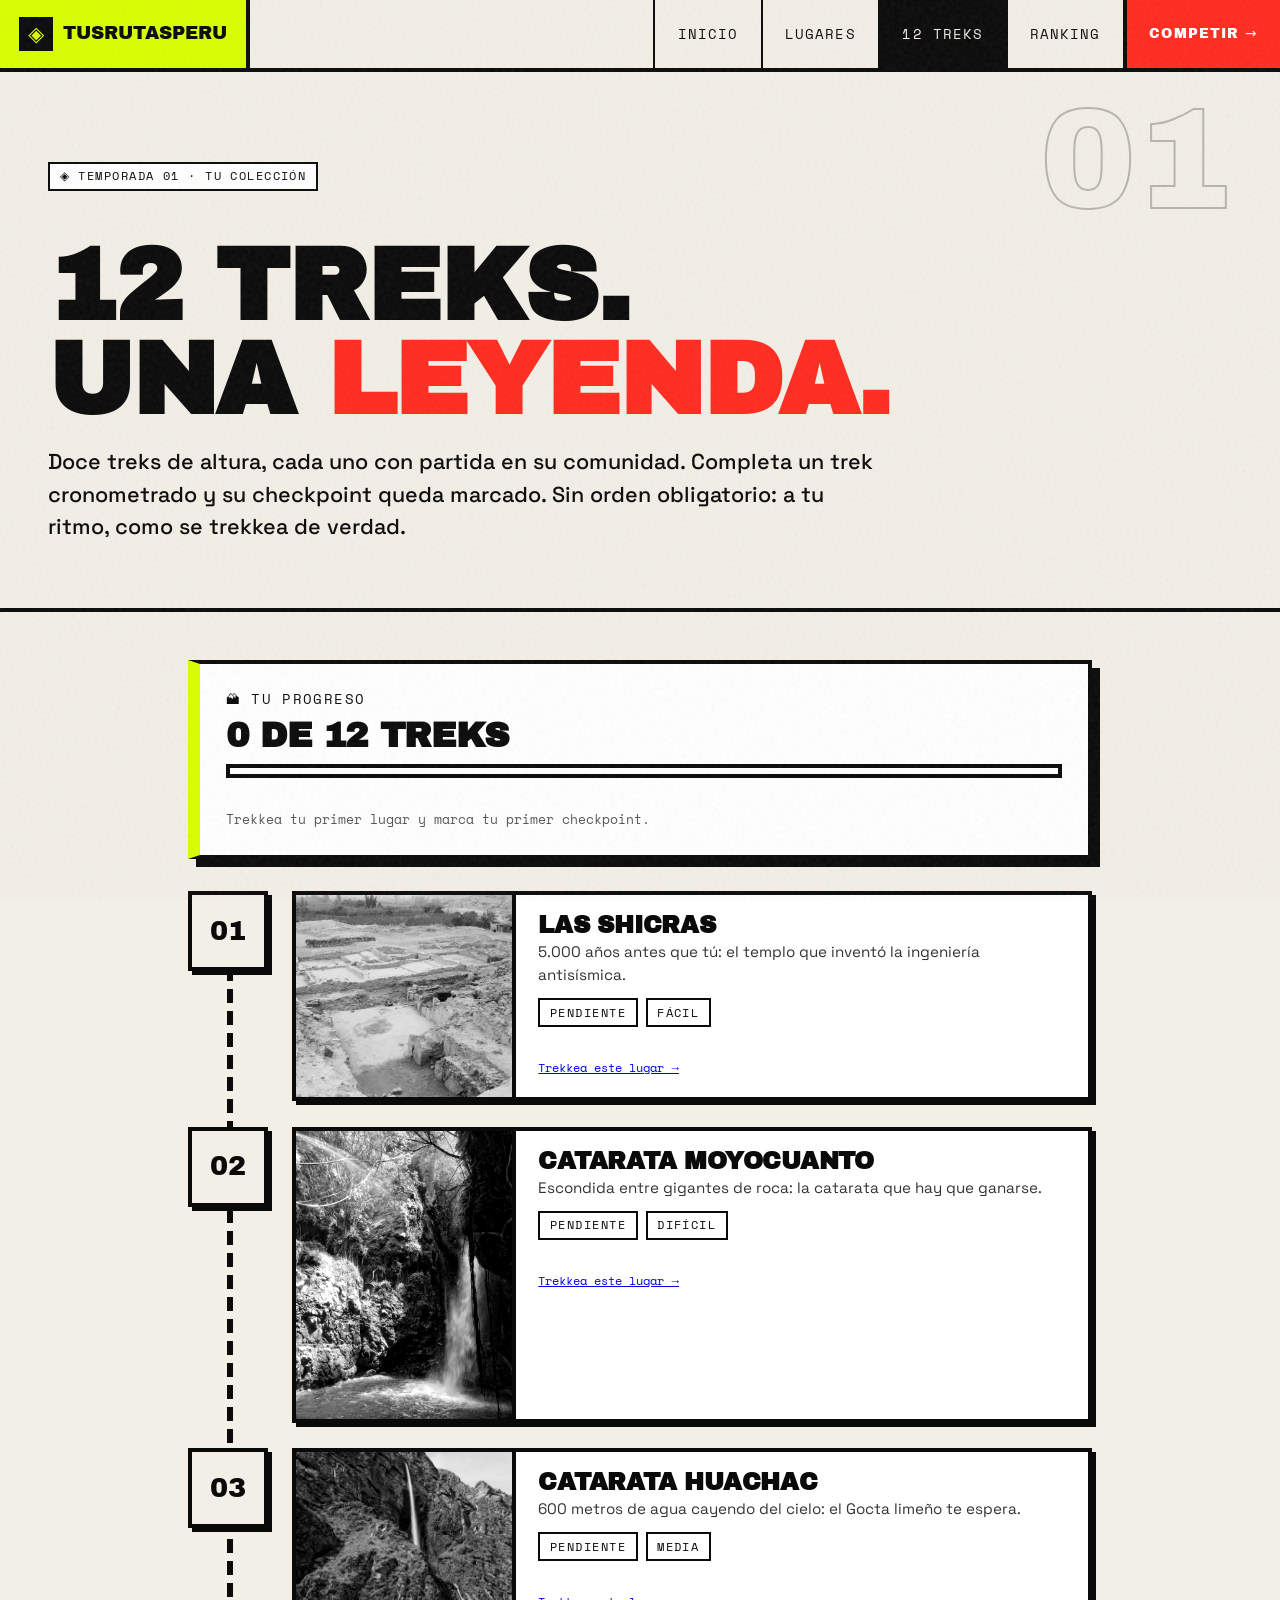
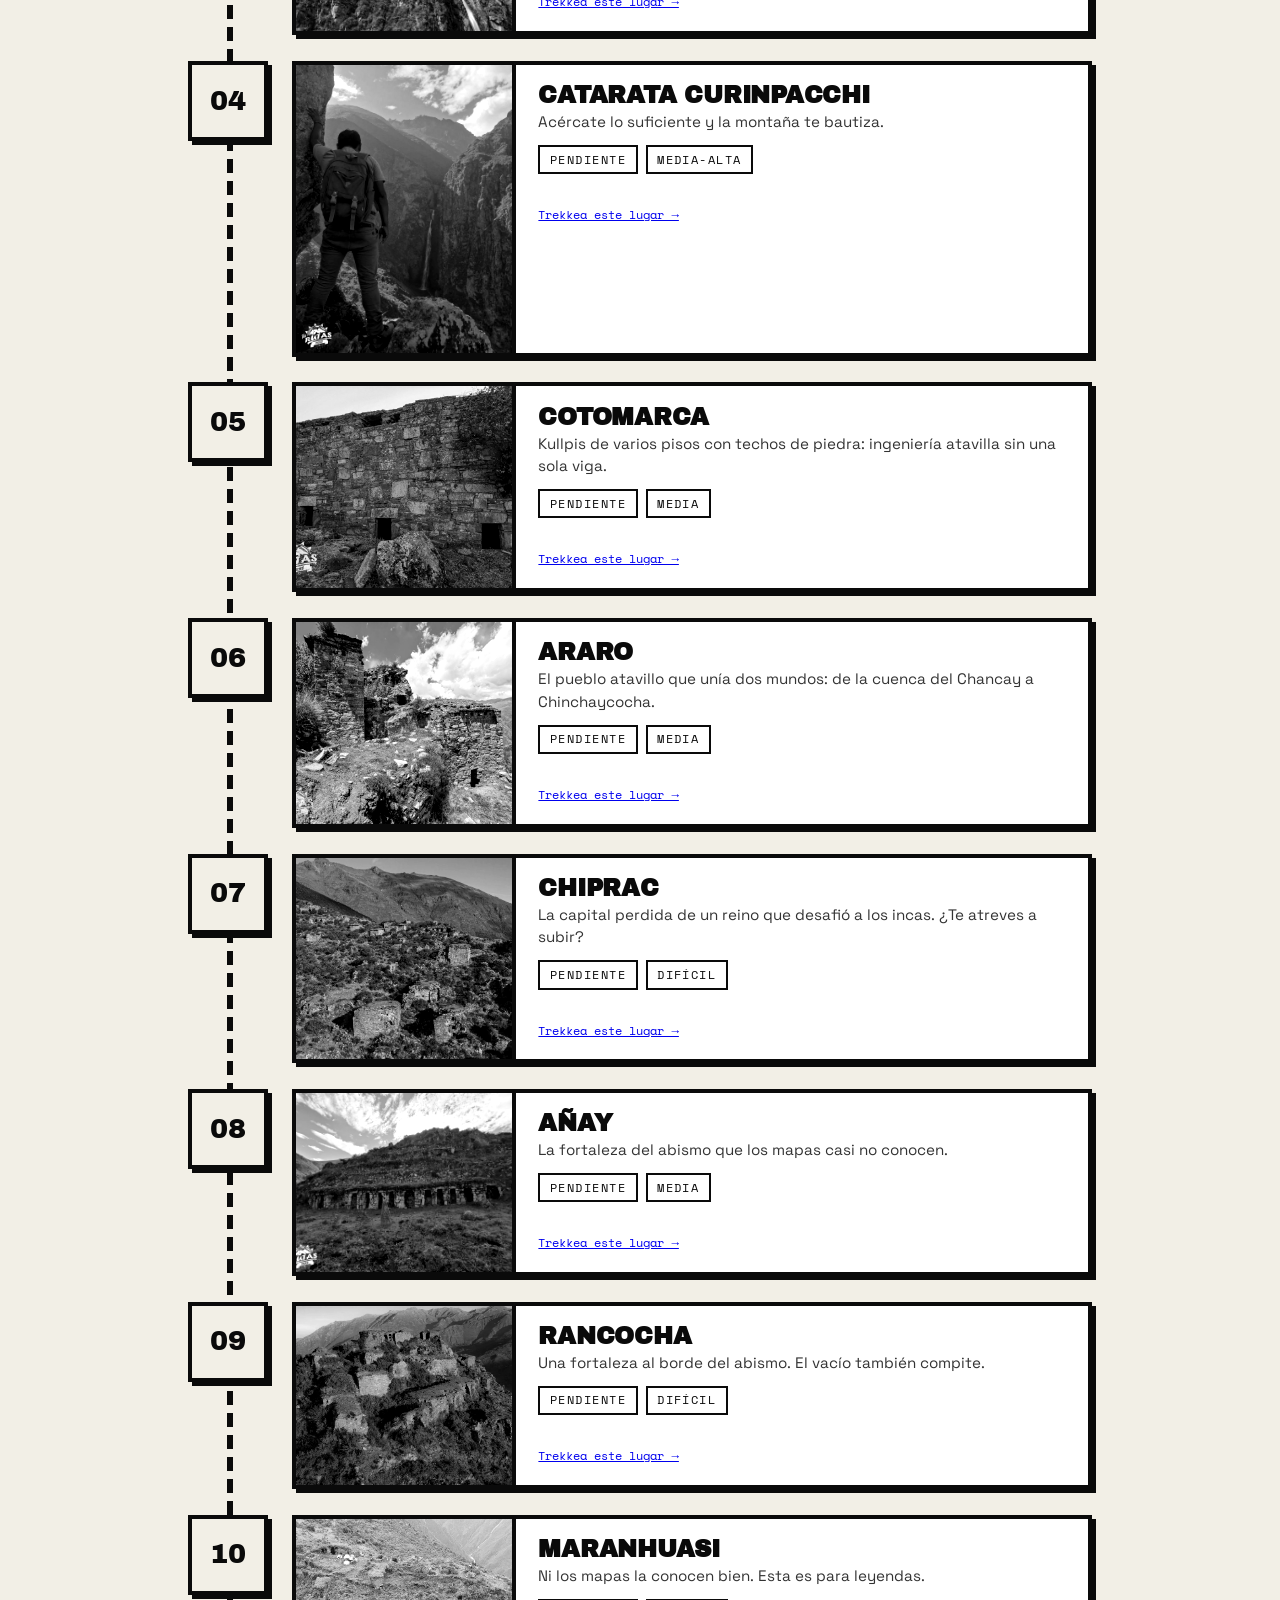
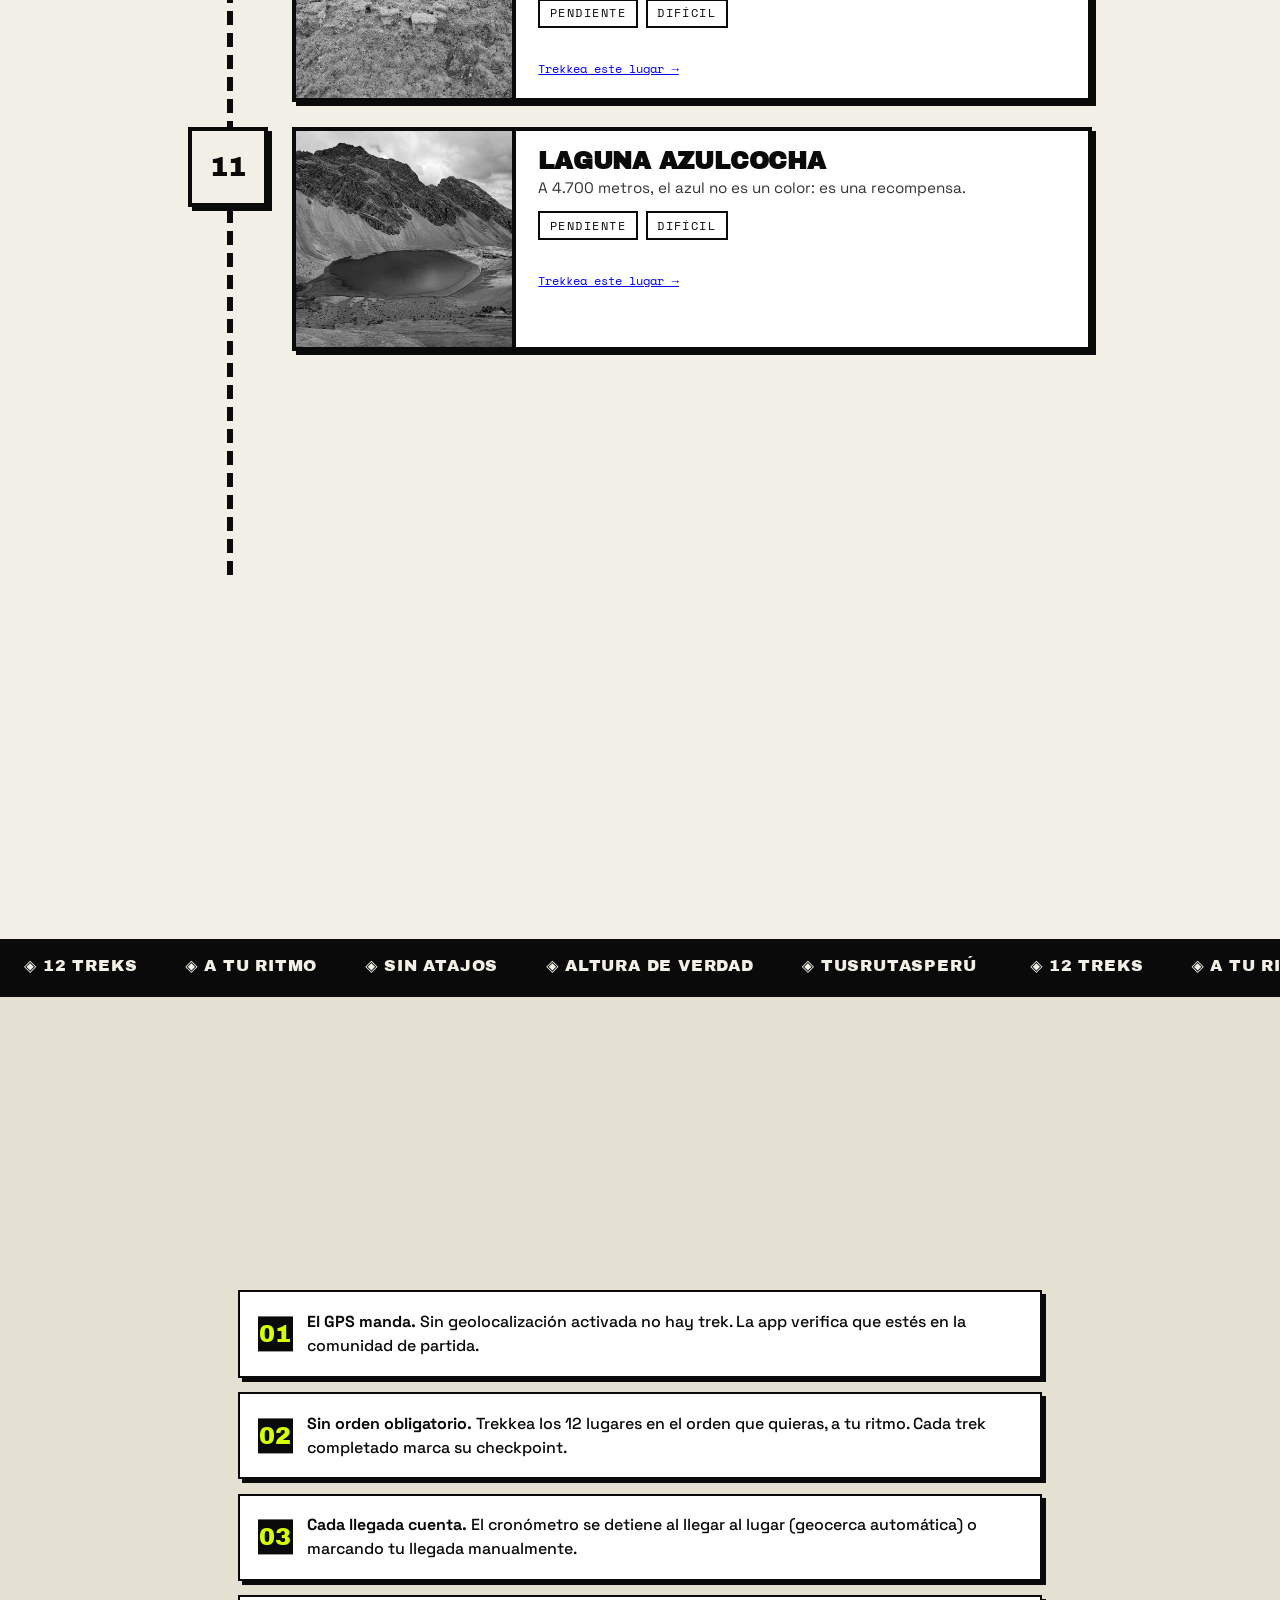
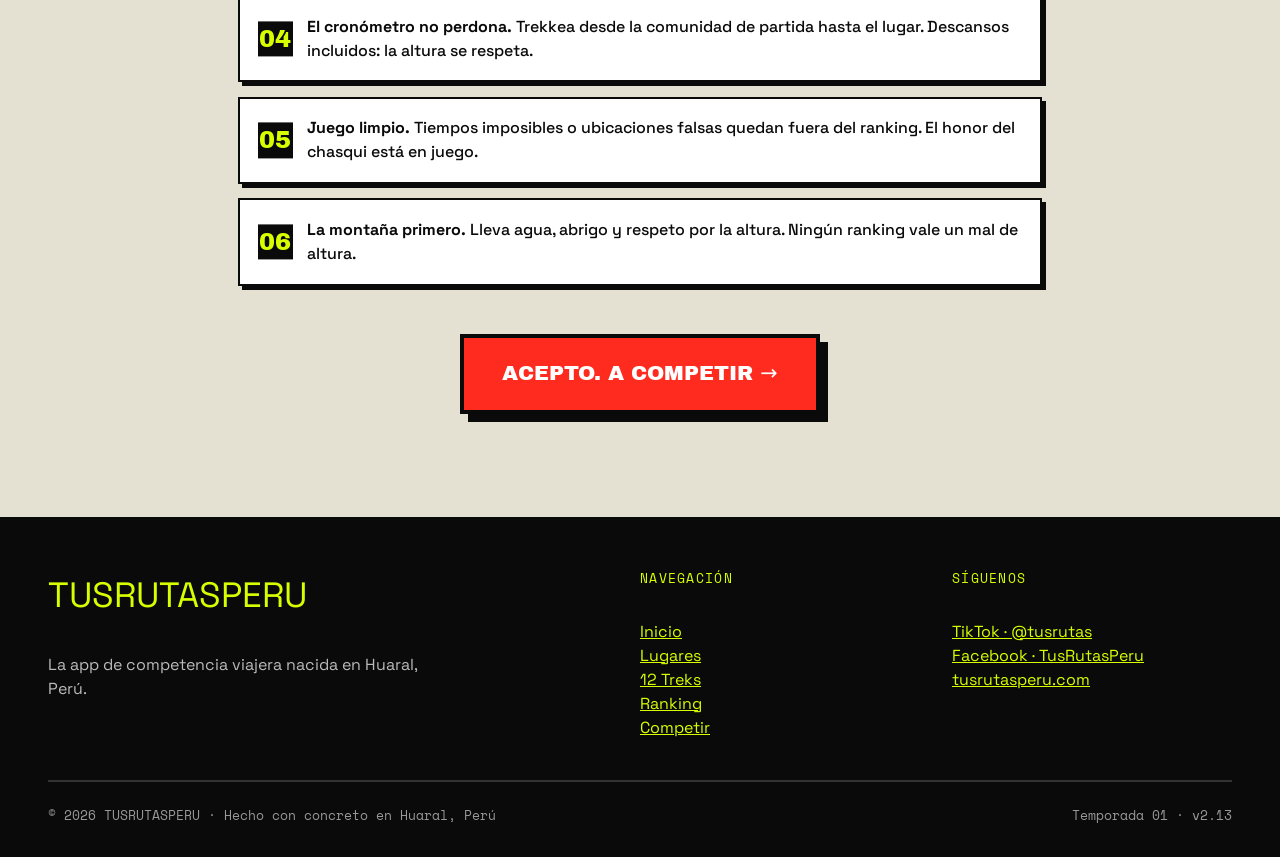
==== circuito.html @ 2e10eeac "v2.13: limpia restos del circuito continuo — ranking solo treks, manifest trekking, sin enlaces anid" ====
<!DOCTYPE html>
<html lang="es-PE">
<head>
<meta charset="UTF-8">
<meta name="viewport" content="width=device-width, initial-scale=1.0">
<title>Mis 12 treks — TUSRUTASPERU</title>
<meta name="description" content="El circuito oficial: 12 checkpoints desde la Plaza de Armas de Huaral hasta la meta en Rúpac. Reglas de competencia.">
<link rel="manifest" href="manifest.webmanifest">
<meta name="theme-color" content="#d8ff00">
<meta name="mobile-web-app-capable" content="yes">
<meta name="apple-mobile-web-app-capable" content="yes">
<meta name="apple-mobile-web-app-status-bar-style" content="black-translucent">
<meta name="apple-mobile-web-app-title" content="TUSRUTASPERU">
<link rel="apple-touch-icon" href="assets/img/icon-192.png">
<link rel="stylesheet" href="assets/fonts/fonts.css">
<link rel="stylesheet" href="assets/css/style.css">
<link rel="icon" href="data:image/svg+xml,<svg xmlns='http://www.w3.org/2000/svg' viewBox='0 0 100 100'><rect width='100' height='100' fill='%23d8ff00'/><text x='50' y='72' font-size='62' font-family='Arial Black' text-anchor='middle' fill='%23000'>T</text></svg>">
<noscript><style>.reveal{opacity:1!important;transform:none!important}</style></noscript>
</head>
<body>

<header class="site-header">
  <a class="brand" href="index.html"><span class="brand-mark">◈</span> TUSRUTASPERU</a>
  <nav class="main-nav" id="mainNav">
    <a href="index.html">Inicio</a>
    <a href="lugares.html">Lugares</a>
    <a href="circuito.html">12 Treks</a>
    <a href="ranking.html">Ranking</a>
    <a href="competencia.html" class="nav-cta">Competir →</a>
  </nav>
  <button class="burger" id="burger" aria-label="Abrir menú">☰</button>
</header>

<section class="page-head">
  <span class="head-index">01</span>
  <div class="wrap">
    <span class="kicker mono tag">◈ Temporada 01 · Tu colección</span>
    <h1 class="display-lg mt-2">12 TREKS.<br>UNA <span class="text-blood">LEYENDA.</span></h1>
    <p class="lead">Doce treks de altura, cada uno con partida en su comunidad. Completa un trek cronometrado y su checkpoint queda marcado. Sin orden obligatorio: a tu ritmo, como se trekkea de verdad.</p>
  </div>
</section>

<section class="section" style="padding-top:3rem;">
  <div class="wrap" style="max-width:1000px;">
    <div class="gps-panel reveal mb-2" style="border-left:12px solid var(--acid);">
      <p class="mono" style="font-size:.85rem;text-transform:uppercase;letter-spacing:.1em;margin-bottom:.6rem;">🏔 Tu progreso</p>
      <h3 class="display-sm"><span id="trekCount">0</span> de 12 treks</h3>
      <div style="height:14px;border:var(--border);margin-top:.8rem;background:#fff;"><div id="trekBar" style="height:100%;width:0%;background:var(--acid);"></div></div>
      <p class="mt-2 mono" style="font-size:.8rem;color:#555;" id="trekMsg">Trekkea tu primer lugar y marca tu primer checkpoint.</p>
    </div>
    <ol class="timeline" id="timeline"></ol>
    <div class="gps-panel reveal mt-3" style="border-left:12px solid var(--blood);">
      <p class="mono" style="font-size:.85rem;text-transform:uppercase;letter-spacing:.1em;margin-bottom:.6rem;">🏆 La corona</p>
      <h3 class="display-sm">Conquistador de Huaral</h3>
      <p class="mt-2">Completa los 12 treks y entras al palmarés de los conquistadores de Huaral. Rúpac, el “Machu Picchu limeño”, es la joya de la colección.</p>
    </div>
  </div>
</section>

<div class="ticker">
  <div class="ticker-inner">
    <span>◈ 12 treks</span><span>◈ A tu ritmo</span><span>◈ Sin atajos</span><span>◈ Altura de verdad</span><span>◈ TusRutasPerú</span>
  </div>
</div>

<section class="section bg-paper-dim" style="border-top:var(--border);">
  <div class="wrap" style="max-width:900px;">
    <div class="section-head reveal">
      <span class="kicker">◈ Reglamento</span>
      <h2 class="display-md">Las reglas<br>del <span class="text-blood">juego.</span></h2>
    </div>
    <ol class="rule-list">
      <li class="reveal"><strong>El GPS manda.</strong> Sin geolocalización activada no hay trek. La app verifica que estés en la comunidad de partida.</li>
      <li class="reveal"><strong>Sin orden obligatorio.</strong> Trekkea los 12 lugares en el orden que quieras, a tu ritmo. Cada trek completado marca su checkpoint.</li>
      <li class="reveal"><strong>Cada llegada cuenta.</strong> El cronómetro se detiene al llegar al lugar (geocerca automática) o marcando tu llegada manualmente.</li>
      <li class="reveal"><strong>El cronómetro no perdona.</strong> Trekkea desde la comunidad de partida hasta el lugar. Descansos incluidos: la altura se respeta.</li>
      <li class="reveal"><strong>Juego limpio.</strong> Tiempos imposibles o ubicaciones falsas quedan fuera del ranking. El honor del chasqui está en juego.</li>
      <li class="reveal"><strong>La montaña primero.</strong> Lleva agua, abrigo y respeto por la altura. Ningún ranking vale un mal de altura.</li>
    </ol>
    <div class="center mt-3 reveal">
      <a href="competencia.html" class="btn btn-danger btn-big">Acepto. A competir →</a>
    </div>
  </div>
</section>

<footer class="site-footer">
  <div class="wrap">
    <div class="footer-grid">
      <div>
        <p class="display-sm" style="color:var(--acid);">TUSRUTASPERU</p>
        <p class="mt-2" style="max-width:38ch;color:#bbb;">La app de competencia viajera nacida en Huaral, Perú.</p>
      </div>
      <div>
        <p class="mono" style="color:var(--acid);text-transform:uppercase;letter-spacing:.1em;font-size:.8rem;">Navegación</p>
        <p class="mt-2"><a href="index.html">Inicio</a><br><a href="lugares.html">Lugares</a><br><a href="circuito.html">12 Treks</a><br><a href="ranking.html">Ranking</a><br><a href="competencia.html">Competir</a></p>
      </div>
      <div>
        <p class="mono" style="color:var(--acid);text-transform:uppercase;letter-spacing:.1em;font-size:.8rem;">Síguenos</p>
        <p class="mt-2"><a href="https://www.tiktok.com/@tusrutas" target="_blank" rel="noopener">TikTok · @tusrutas</a><br><a href="https://www.facebook.com/TusRutasPeru/" target="_blank" rel="noopener">Facebook · TusRutasPeru</a><br><a href="https://tusrutasperu.com/" target="_blank" rel="noopener">tusrutasperu.com</a></p>
      </div>
    </div>
    <div class="footer-bottom">
      <span>© <span data-year></span> TUSRUTASPERU · Hecho con concreto en Huaral, Perú</span>
      <span>Temporada 01 · v2.13</span>
    </div>
  </div>
</footer>

<script src="assets/js/data.js"></script>
<script src="assets/js/app.js"></script>
<script>
(function () {
  const tl = document.getElementById("timeline");
  const io = new IntersectionObserver((es) => es.forEach(e => {
    if (e.isIntersecting) { e.target.classList.add("in"); io.unobserve(e.target); }
  }), { threshold: 0.1 });

  const done = TRPRanking.treks();
  const n = Object.keys(done).length;
  document.getElementById("trekCount").textContent = n;
  document.getElementById("trekBar").style.width = (n / 12 * 100) + "%";
  document.getElementById("trekMsg").textContent = n === 0
    ? "Trekkea tu primer lugar y marca tu primer checkpoint."
    : (n === 12 ? "¡Colección completa! Eres conquistador de Huaral. 🏆"
                : `Te faltan ${12 - n}: cada trek cronometrado marca su checkpoint.`);
  tl.innerHTML = TRP.checkpoints().map((p, i) => {
    const d = done[p.slug];
    return `
    <li class="etapa reveal ${p.esMeta ? "meta" : ""}">
      <div class="etapa-num">${d ? "✔" : String(i + 1).padStart(2, "0")}</div>
      <div class="etapa-card" data-goto="lugar.html?id=${p.slug}" role="link" tabindex="0" style="cursor:pointer">
        <div class="thumb"><img src="${p.img}" alt="${p.alt || p.nombre}" loading="lazy"></div>
        <div class="einfo">
          <h3>${p.nombre}</h3>
          <p>${p.gancho}</p>
          <div class="etapa-tags">
            <span class="tag">${d ? "✔ Completado" : "Pendiente"}</span>
            ${d ? `<span class="tag">${TRP.formatMsShort(d.ms)}</span>` : ""}
            <span class="tag">${p.dificultad}</span>
          </div>
          ${d ? "" : `<p class="mono mt-2" style="font-size:.78rem;"><a href="competencia.html?modo=trek&lugar=${p.slug}">Trekkea este lugar →</a></p>`}
        </div>
      </div>
    </li>`;
  }).join("");
  tl.addEventListener("click", e => {
    if (e.target.closest("a")) return;
    const card = e.target.closest(".etapa-card[data-goto]");
    if (card) location.href = card.dataset.goto;
  });
  tl.addEventListener("keydown", e => {
    if ((e.key === "Enter" || e.key === " ") && e.target.classList.contains("etapa-card")) {
      e.preventDefault();
      location.href = e.target.dataset.goto;
    }
  });
  tl.querySelectorAll(".reveal").forEach(el => io.observe(el));
})();
</script>
</body>
</html>
---- assets/fonts/fonts.css ----
/* Fuentes locales — TUSRUTASPERU */
@font-face {
  font-family: 'Archivo Black';
  font-style: normal;
  font-weight: 400;
  font-display: swap;
  src: url(ArchivoBlack-400-normal-latin-ext.woff2) format('woff2');
  unicode-range: U+0100-02BA, U+02BD-02C5, U+02C7-02CC, U+02CE-02D7, U+02DD-02FF, U+0304, U+0308, U+0329, U+1D00-1DBF, U+1E00-1E9F, U+1EF2-1EFF, U+2020, U+20A0-20AB, U+20AD-20C4, U+2113, U+2C60-2C7F, U+A720-A7FF;
}

@font-face {
  font-family: 'Archivo Black';
  font-style: normal;
  font-weight: 400;
  font-display: swap;
  src: url(ArchivoBlack-400-normal-latin.woff2) format('woff2');
  unicode-range: U+0000-00FF, U+0131, U+0152-0153, U+02BB-02BC, U+02C6, U+02DA, U+02DC, U+0304, U+0308, U+0329, U+2000-206F, U+20AC, U+2122, U+2191, U+2193, U+2212, U+2215, U+FEFF, U+FFFD;
}

@font-face {
  font-family: 'Space Grotesk';
  font-style: normal;
  font-weight: 400;
  font-display: swap;
  src: url(SpaceGrotesk-400-normal-latin-ext.woff2) format('woff2');
  unicode-range: U+0100-02BA, U+02BD-02C5, U+02C7-02CC, U+02CE-02D7, U+02DD-02FF, U+0304, U+0308, U+0329, U+1D00-1DBF, U+1E00-1E9F, U+1EF2-1EFF, U+2020, U+20A0-20AB, U+20AD-20C4, U+2113, U+2C60-2C7F, U+A720-A7FF;
}

@font-face {
  font-family: 'Space Grotesk';
  font-style: normal;
  font-weight: 400;
  font-display: swap;
  src: url(SpaceGrotesk-400-normal-latin.woff2) format('woff2');
  unicode-range: U+0000-00FF, U+0131, U+0152-0153, U+02BB-02BC, U+02C6, U+02DA, U+02DC, U+0304, U+0308, U+0329, U+2000-206F, U+20AC, U+2122, U+2191, U+2193, U+2212, U+2215, U+FEFF, U+FFFD;
}

@font-face {
  font-family: 'Space Grotesk';
  font-style: normal;
  font-weight: 500;
  font-display: swap;
  src: url(SpaceGrotesk-500-normal-latin-ext.woff2) format('woff2');
  unicode-range: U+0100-02BA, U+02BD-02C5, U+02C7-02CC, U+02CE-02D7, U+02DD-02FF, U+0304, U+0308, U+0329, U+1D00-1DBF, U+1E00-1E9F, U+1EF2-1EFF, U+2020, U+20A0-20AB, U+20AD-20C4, U+2113, U+2C60-2C7F, U+A720-A7FF;
}

@font-face {
  font-family: 'Space Grotesk';
  font-style: normal;
  font-weight: 500;
  font-display: swap;
  src: url(SpaceGrotesk-500-normal-latin.woff2) format('woff2');
  unicode-range: U+0000-00FF, U+0131, U+0152-0153, U+02BB-02BC, U+02C6, U+02DA, U+02DC, U+0304, U+0308, U+0329, U+2000-206F, U+20AC, U+2122, U+2191, U+2193, U+2212, U+2215, U+FEFF, U+FFFD;
}

@font-face {
  font-family: 'Space Grotesk';
  font-style: normal;
  font-weight: 700;
  font-display: swap;
  src: url(SpaceGrotesk-700-normal-latin-ext.woff2) format('woff2');
  unicode-range: U+0100-02BA, U+02BD-02C5, U+02C7-02CC, U+02CE-02D7, U+02DD-02FF, U+0304, U+0308, U+0329, U+1D00-1DBF, U+1E00-1E9F, U+1EF2-1EFF, U+2020, U+20A0-20AB, U+20AD-20C4, U+2113, U+2C60-2C7F, U+A720-A7FF;
}

@font-face {
  font-family: 'Space Grotesk';
  font-style: normal;
  font-weight: 700;
  font-display: swap;
  src: url(SpaceGrotesk-700-normal-latin.woff2) format('woff2');
  unicode-range: U+0000-00FF, U+0131, U+0152-0153, U+02BB-02BC, U+02C6, U+02DA, U+02DC, U+0304, U+0308, U+0329, U+2000-206F, U+20AC, U+2122, U+2191, U+2193, U+2212, U+2215, U+FEFF, U+FFFD;
}

@font-face {
  font-family: 'Space Mono';
  font-style: normal;
  font-weight: 400;
  font-display: swap;
  src: url(SpaceMono-400-normal-latin-ext.woff2) format('woff2');
  unicode-range: U+0100-02BA, U+02BD-02C5, U+02C7-02CC, U+02CE-02D7, U+02DD-02FF, U+0304, U+0308, U+0329, U+1D00-1DBF, U+1E00-1E9F, U+1EF2-1EFF, U+2020, U+20A0-20AB, U+20AD-20C4, U+2113, U+2C60-2C7F, U+A720-A7FF;
}

@font-face {
  font-family: 'Space Mono';
  font-style: normal;
  font-weight: 400;
  font-display: swap;
  src: url(SpaceMono-400-normal-latin.woff2) format('woff2');
  unicode-range: U+0000-00FF, U+0131, U+0152-0153, U+02BB-02BC, U+02C6, U+02DA, U+02DC, U+0304, U+0308, U+0329, U+2000-206F, U+20AC, U+2122, U+2191, U+2193, U+2212, U+2215, U+FEFF, U+FFFD;
}

@font-face {
  font-family: 'Space Mono';
  font-style: normal;
  font-weight: 700;
  font-display: swap;
  src: url(SpaceMono-700-normal-latin-ext.woff2) format('woff2');
  unicode-range: U+0100-02BA, U+02BD-02C5, U+02C7-02CC, U+02CE-02D7, U+02DD-02FF, U+0304, U+0308, U+0329, U+1D00-1DBF, U+1E00-1E9F, U+1EF2-1EFF, U+2020, U+20A0-20AB, U+20AD-20C4, U+2113, U+2C60-2C7F, U+A720-A7FF;
}

@font-face {
  font-family: 'Space Mono';
  font-style: normal;
  font-weight: 700;
  font-display: swap;
  src: url(SpaceMono-700-normal-latin.woff2) format('woff2');
  unicode-range: U+0000-00FF, U+0131, U+0152-0153, U+02BB-02BC, U+02C6, U+02DA, U+02DC, U+0304, U+0308, U+0329, U+2000-206F, U+20AC, U+2122, U+2191, U+2193, U+2212, U+2215, U+FEFF, U+FFFD;
}
---- assets/css/style.css ----
/* ============================================================
   TUSRUTASPERU — SISTEMA DE DISEÑO BRUTALISTA
   "EL CONCRETO NO PIDE PERMISO"
   ============================================================ */

:root {
  --ink: #0a0a0a;
  --paper: #f2efe6;
  --paper-dim: #e4e0d2;
  --acid: #d8ff00;
  --blood: #ff2b1f;
  --sky: #2b6cff;
  --concrete: #8a877c;
  --white: #ffffff;

  --border: 4px solid var(--ink);
  --border-thin: 2px solid var(--ink);
  --shadow: 8px 8px 0 var(--ink);
  --shadow-sm: 4px 4px 0 var(--ink);
  --shadow-lg: 14px 14px 0 var(--ink);

  --font-display: 'Archivo Black', 'Arial Black', system-ui, sans-serif;
  --font-body: 'Space Grotesk', 'Helvetica Neue', system-ui, sans-serif;
  --font-mono: 'Space Mono', 'Courier New', monospace;
}

* { margin: 0; padding: 0; box-sizing: border-box; }

html {
  scroll-behavior: smooth;
  background: var(--paper);
}

body {
  font-family: var(--font-body);
  background: var(--paper);
  color: var(--ink);
  overflow-x: hidden;
  line-height: 1.5;
  -webkit-font-smoothing: antialiased;
}

/* ---------- TEXTURA DE RUIDO ---------- */
body::after {
  content: "";
  position: fixed;
  inset: 0;
  pointer-events: none;
  z-index: 9998;
  opacity: .07;
  background-image: url("data:image/svg+xml,%3Csvg viewBox='0 0 250 250' xmlns='http://www.w3.org/2000/svg'%3E%3Cfilter id='n'%3E%3CfeTurbulence type='fractalNoise' baseFrequency='0.9' numOctaves='3' stitchTiles='stitch'/%3E%3C/filter%3E%3Crect width='100%25' height='100%25' filter='url(%23n)'/%3E%3C/svg%3E");
}

/* ---------- SELECCIÓN ---------- */
::selection { background: var(--acid); color: var(--ink); }

/* ---------- SCROLLBAR ---------- */
::-webkit-scrollbar { width: 14px; }
::-webkit-scrollbar-track { background: var(--paper); border-left: var(--border-thin); }
::-webkit-scrollbar-thumb { background: var(--ink); border: 2px solid var(--paper); }
::-webkit-scrollbar-thumb:hover { background: var(--blood); }

/* ---------- TIPOGRAFÍA ---------- */
h1, h2, h3, .display {
  font-family: var(--font-display);
  text-transform: uppercase;
  line-height: .92;
  letter-spacing: -.01em;
}

.display-xl { font-size: clamp(3.5rem, 12vw, 11rem); }
.display-lg { font-size: clamp(2.8rem, 8vw, 7rem); }
.display-md { font-size: clamp(2rem, 5vw, 4rem); }
.display-sm { font-size: clamp(1.4rem, 3vw, 2.2rem); }

.mono { font-family: var(--font-mono); }
.tag {
  display: inline-block;
  font-family: var(--font-mono);
  font-size: .75rem;
  text-transform: uppercase;
  letter-spacing: .12em;
  border: var(--border-thin);
  padding: .3em .8em;
  background: var(--white);
  color: var(--ink);
}

.lead { font-size: clamp(1.05rem, 2vw, 1.35rem); font-weight: 500; max-width: 60ch; }

/* ---------- HEADER / NAV ---------- */
.site-header {
  position: fixed;
  top: 0; left: 0; right: 0;
  z-index: 1000;
  background: var(--paper);
  border-bottom: var(--border);
  display: flex;
  align-items: stretch;
  justify-content: space-between;
  height: 72px;
}

.brand {
  display: flex;
  align-items: center;
  gap: .6rem;
  padding: 0 1.2rem;
  font-family: var(--font-display);
  font-size: 1.15rem;
  text-decoration: none;
  color: var(--ink);
  border-right: var(--border);
  background: var(--acid);
  transition: background .15s;
}
.brand:hover { background: var(--ink); color: var(--acid); }
.brand .brand-mark {
  width: 34px; height: 34px;
  background: var(--ink);
  color: var(--acid);
  display: grid;
  place-items: center;
  font-size: 1.3rem;
  border: var(--border-thin);
}

.main-nav { display: flex; align-items: stretch; }
.main-nav a {
  display: flex;
  align-items: center;
  padding: 0 1.4rem;
  font-family: var(--font-mono);
  font-size: .85rem;
  text-transform: uppercase;
  letter-spacing: .08em;
  text-decoration: none;
  color: var(--ink);
  border-left: var(--border-thin);
  transition: background .12s, color .12s;
}
.main-nav a:hover, .main-nav a.active { background: var(--ink); color: var(--paper); }

.nav-cta {
  display: flex; align-items: center;
  padding: 0 1.6rem;
  background: var(--blood);
  color: var(--white) !important;
  font-family: var(--font-display) !important;
  border-left: var(--border) !important;
}
.nav-cta:hover { background: var(--ink) !important; color: var(--acid) !important; }

.burger { display: none; }

/* ---------- TICKER / MARQUESINA ---------- */
.ticker {
  background: var(--ink);
  color: var(--paper);
  border-top: var(--border);
  border-bottom: var(--border);
  overflow: hidden;
  white-space: nowrap;
  position: relative;
}
.ticker.acid { background: var(--acid); color: var(--ink); }
.ticker.blood { background: var(--blood); color: var(--white); }
.ticker-inner {
  display: inline-block;
  padding: .7rem 0;
  font-family: var(--font-display);
  font-size: 1rem;
  text-transform: uppercase;
  letter-spacing: .05em;
  animation: ticker 28s linear infinite;
}
.ticker-inner span { margin: 0 1.5rem; }
@keyframes ticker { from { transform: translateX(0); } to { transform: translateX(-50%); } }

/* ---------- BOTONES ---------- */
.btn {
  display: inline-flex;
  align-items: center;
  gap: .6rem;
  font-family: var(--font-display);
  font-size: 1rem;
  text-transform: uppercase;
  text-decoration: none;
  color: var(--ink);
  background: var(--white);
  border: var(--border);
  padding: 1rem 1.8rem;
  box-shadow: var(--shadow-sm);
  cursor: pointer;
  transition: transform .1s, box-shadow .1s;
  user-select: none;
}
.btn:hover { transform: translate(-2px, -2px); box-shadow: 6px 6px 0 var(--ink); }
.btn:active { transform: translate(4px, 4px); box-shadow: 0 0 0 var(--ink); }
.btn-primary { background: var(--acid); }
.btn-danger { background: var(--blood); color: var(--white); }
.btn-dark { background: var(--ink); color: var(--paper); }
.btn-ghost { box-shadow: none; }
.btn[disabled] { opacity: .45; cursor: not-allowed; transform: none; }
.btn-big { font-size: 1.3rem; padding: 1.3rem 2.4rem; box-shadow: var(--shadow); }

/* ---------- TARJETAS ---------- */
.card {
  background: var(--white);
  color: var(--ink);
  border: var(--border);
  box-shadow: var(--shadow);
  transition: transform .15s, box-shadow .15s;
}
.card:hover { transform: translate(-3px, -3px); box-shadow: 11px 11px 0 var(--ink); }
.card-img {
  border-bottom: var(--border);
  overflow: hidden;
  position: relative;
  aspect-ratio: 16/10;
  background: var(--paper-dim);
}
.card-img img {
  width: 100%; height: 100%;
  object-fit: cover;
  filter: grayscale(100%) contrast(1.15);
  transition: filter .3s, transform .3s;
  display: block;
}
.card:hover .card-img img { filter: grayscale(0%) contrast(1.05); transform: scale(1.04); }
.card-body { padding: 1.4rem; }
.card-num {
  position: absolute;
  top: .8rem; left: .8rem;
  background: var(--acid);
  border: var(--border-thin);
  font-family: var(--font-display);
  font-size: 1.4rem;
  padding: .1rem .6rem;
}

/* ---------- SELLOS ---------- */
.stamp {
  display: inline-block;
  font-family: var(--font-display);
  text-transform: uppercase;
  font-size: .9rem;
  border: 3px solid currentColor;
  padding: .35em .8em;
  transform: rotate(-4deg);
  letter-spacing: .06em;
}
.stamp.blood { color: var(--blood); }
.stamp.acid { color: var(--ink); background: var(--acid); border-color: var(--ink); }

/* ---------- LAYOUT ---------- */
.wrap { max-width: 1400px; margin: 0 auto; padding: 0 clamp(1rem, 4vw, 3rem); }
.section { padding: clamp(3rem, 8vw, 7rem) 0; }
.section-head { margin-bottom: 2.5rem; }
.section-head .kicker {
  font-family: var(--font-mono);
  text-transform: uppercase;
  letter-spacing: .15em;
  font-size: .85rem;
  margin-bottom: .8rem;
  display: block;
}

.grid-2 { display: grid; grid-template-columns: 1fr 1fr; gap: 2rem; }
.grid-3 { display: grid; grid-template-columns: repeat(3, 1fr); gap: 2rem; }
.grid-4 { display: grid; grid-template-columns: repeat(4, 1fr); gap: 1.5rem; }

/* ---------- HERO ---------- */
.hero {
  min-height: 100svh;
  display: flex;
  flex-direction: column;
  justify-content: flex-end;
  position: relative;
  border-bottom: var(--border);
  padding-top: 72px;
  overflow: hidden;
  background: var(--ink);
}
.hero-video {
  position: absolute;
  inset: 0;
  width: 100%; height: 100%;
  object-fit: cover;
  filter: grayscale(60%) contrast(1.2) brightness(.85);
  opacity: .9;
}
.hero-overlay {
  position: absolute; inset: 0;
  background: linear-gradient(to top, rgba(10,10,10,.88) 0%, rgba(10,10,10,.25) 55%, rgba(10,10,10,.35) 100%);
  pointer-events: none;
}
.hero-content {
  position: relative;
  z-index: 2;
  padding: clamp(2rem, 6vw, 5rem) clamp(1rem, 4vw, 3rem);
  color: var(--paper);
  max-width: 1400px;
  width: 100%;
  margin: 0 auto;
}
.hero-title {
  font-size: clamp(3.2rem, 11vw, 10rem);
  color: var(--paper);
  text-shadow: 6px 6px 0 var(--ink);
}
.hero-title .outline {
  color: transparent;
  -webkit-text-stroke: 3px var(--acid);
  text-shadow: none;
}
.hero-sub {
  margin-top: 1.2rem;
  max-width: 56ch;
  font-size: clamp(1.05rem, 2.2vw, 1.4rem);
  background: var(--ink);
  color: var(--paper);
  display: inline-block;
  padding: .6rem 1rem;
  border: var(--border-thin);
  border-color: var(--acid);
}
.hero-actions { margin-top: 2rem; display: flex; gap: 1.2rem; flex-wrap: wrap; }
.hero-meta {
  position: relative; z-index: 2;
  display: flex;
  border-top: var(--border);
  background: var(--paper);
  color: var(--ink);
}
.hero-meta div {
  flex: 1;
  padding: 1rem 1.5rem;
  border-right: var(--border-thin);
  font-family: var(--font-mono);
  font-size: .8rem;
  text-transform: uppercase;
  letter-spacing: .08em;
}
.hero-meta div:last-child { border-right: none; }
.hero-meta strong { display: block; font-family: var(--font-display); font-size: 1.6rem; }

/* ---------- TABLA DE RANKING ---------- */
.board {
  border: var(--border);
  box-shadow: var(--shadow-lg);
  background: var(--white);
  color: var(--ink);
  overflow-x: auto;
  -webkit-overflow-scrolling: touch;
}
.board-head {
  background: var(--ink);
  color: var(--paper);
  padding: 1.2rem 1.6rem;
  display: flex;
  justify-content: space-between;
  align-items: center;
  border-bottom: var(--border);
}
.board-head h3 { font-size: 1.4rem; }
.board table { width: 100%; border-collapse: collapse; }
.board th {
  font-family: var(--font-mono);
  font-size: .75rem;
  text-transform: uppercase;
  letter-spacing: .1em;
  text-align: left;
  padding: .9rem 1.2rem;
  background: var(--paper-dim);
  border-bottom: var(--border-thin);
}
.board td {
  padding: 1rem 1.2rem;
  border-bottom: 2px solid var(--paper-dim);
  font-weight: 600;
}
.board tr.rank-1 td { background: var(--acid); }
.board tr.rank-2 td { background: #fff; }
.board tr.rank-3 td { background: #ffe9c9; }
.board tr:hover td { background: var(--ink); color: var(--paper); }
.board tr.rank-1:hover td { background: var(--ink); color: var(--acid); }
.pos {
  font-family: var(--font-display);
  font-size: 1.5rem;
  width: 3rem;
  display: inline-block;
  text-align: center;
  border: var(--border-thin);
  background: var(--paper);
}
.rank-1 .pos { background: var(--ink); color: var(--acid); }

/* ---------- CRONÓMETRO ---------- */
.chrono {
  background: var(--ink);
  color: var(--paper);
  border: var(--border);
  box-shadow: var(--shadow-lg);
  padding: clamp(1.5rem, 4vw, 3rem);
  position: relative;
}
.chrono-time {
  font-family: var(--font-display);
  font-size: clamp(3rem, 10vw, 7rem);
  letter-spacing: .02em;
  color: var(--acid);
  text-shadow: 4px 4px 0 var(--blood);
  font-variant-numeric: tabular-nums;
}
.chrono-status {
  font-family: var(--font-mono);
  text-transform: uppercase;
  letter-spacing: .15em;
  font-size: .85rem;
  margin-bottom: .6rem;
  display: inline-block;
  padding: .4em 1em;
  border: 2px solid var(--acid);
  color: var(--acid);
}
.chrono-status.live { background: var(--blood); border-color: var(--blood); color: #fff; animation: blink 1.2s steps(2) infinite; }
@keyframes blink { 50% { opacity: .55; } }
.chrono-controls { display: flex; gap: 1rem; margin-top: 1.6rem; flex-wrap: wrap; }

.checkpoint-list { list-style: none; margin-top: 2rem; }
.checkpoint {
  display: flex;
  align-items: center;
  gap: 1rem;
  border: var(--border-thin);
  border-color: var(--paper-dim);
  padding: 1rem 1.2rem;
  margin-bottom: .8rem;
  background: #141414;
}
.checkpoint.done { border-color: var(--acid); background: #1a2200; }
.checkpoint .cp-num {
  font-family: var(--font-display);
  font-size: 1.3rem;
  width: 2.6rem; height: 2.6rem;
  display: grid; place-items: center;
  border: 2px solid var(--paper);
  flex-shrink: 0;
}
.checkpoint.done .cp-num { background: var(--acid); color: var(--ink); border-color: var(--acid); }
.checkpoint .cp-info { flex: 1; }
.checkpoint .cp-info strong { display: block; font-size: 1.05rem; }
.checkpoint .cp-info small { font-family: var(--font-mono); color: #aaa; }
.checkpoint .cp-time { font-family: var(--font-mono); color: var(--acid); font-weight: bold; }

/* ---------- FORMULARIOS ---------- */
.field { margin-bottom: 1.2rem; }
.field label {
  display: block;
  font-family: var(--font-mono);
  font-size: .8rem;
  text-transform: uppercase;
  letter-spacing: .1em;
  margin-bottom: .5rem;
}
.field input, .field select, .field textarea {
  width: 100%;
  font-family: var(--font-body);
  font-size: 1.05rem;
  padding: .9rem 1rem;
  border: var(--border);
  background: var(--white);
  box-shadow: var(--shadow-sm);
}
.field input:focus, .field select:focus, .field textarea:focus {
  outline: none;
  box-shadow: 6px 6px 0 var(--acid);
}

/* ---------- MODAL ---------- */
.modal-backdrop {
  position: fixed; inset: 0;
  background: rgba(10,10,10,.75);
  z-index: 2000;
  display: none;
  align-items: center;
  justify-content: center;
  padding: 1.5rem;
}
.modal-backdrop.open { display: flex; }
.modal {
  background: var(--paper);
  border: var(--border);
  box-shadow: var(--shadow-lg);
  max-width: 520px;
  width: 100%;
  padding: 2.2rem;
  position: relative;
  /* v2.9: el contenido largo (track + tabla + botones) hace scroll
     dentro del modal; la ✕ queda siempre visible arriba. */
  max-height: calc(100vh - 3rem);
  max-height: calc(100dvh - 3rem);
  overflow-y: auto;
  overscroll-behavior: contain;
}
.modal-close {
  position: absolute; top: -.9rem; right: -.9rem;
  width: 2.6rem; height: 2.6rem;
  background: var(--blood); color: #fff;
  border: var(--border);
  font-family: var(--font-display);
  font-size: 1.2rem;
  cursor: pointer;
}

/* ---------- REVELADO POR SCROLL ---------- */
.reveal { opacity: 0; transform: translateY(34px); transition: opacity .6s ease, transform .6s cubic-bezier(.2,.9,.2,1); }
.reveal.in { opacity: 1; transform: none; }
.reveal[data-delay="1"] { transition-delay: .1s; }
.reveal[data-delay="2"] { transition-delay: .2s; }
.reveal[data-delay="3"] { transition-delay: .3s; }

/* ---------- UTILIDADES ---------- */
.bg-ink { background: var(--ink); color: var(--paper); }
.bg-acid { background: var(--acid); }
.bg-blood { background: var(--blood); color: #fff; }
.bg-paper-dim { background: var(--paper-dim); }
.text-acid { color: var(--acid); }
.text-blood { color: var(--blood); }
.mt-2 { margin-top: 2rem; } .mt-3 { margin-top: 3rem; } .mb-2 { margin-bottom: 2rem; }
.center { text-align: center; }
.split { display: flex; gap: 1rem; flex-wrap: wrap; align-items: center; }

footer.site-footer {
  background: var(--ink);
  color: var(--paper);
  border-top: var(--border);
  padding: 3rem 0 2rem;
}
footer.site-footer a { color: var(--acid); }
.footer-grid { display: grid; grid-template-columns: 2fr 1fr 1fr; gap: 2rem; margin-bottom: 2.5rem; }
.footer-bottom {
  border-top: 2px solid #333;
  padding-top: 1.5rem;
  display: flex;
  justify-content: space-between;
  font-family: var(--font-mono);
  font-size: .8rem;
  color: #999;
  flex-wrap: wrap;
  gap: 1rem;
}

/* ---------- RESPONSIVE ---------- */
@media (max-width: 960px) {
  .grid-3, .grid-4 { grid-template-columns: 1fr 1fr; }
  .grid-2 { grid-template-columns: 1fr; }
  .footer-grid { grid-template-columns: 1fr; }
  .main-nav { display: none; }
  .burger {
    display: flex; align-items: center;
    background: var(--ink); color: var(--paper);
    border-left: var(--border);
    padding: 0 1.4rem;
    font-family: var(--font-display);
    font-size: 1.2rem;
    cursor: pointer;
  }
  .main-nav.mobile-open {
    display: flex;
    position: fixed;
    top: 72px; left: 0; right: 0;
    flex-direction: column;
    background: var(--paper);
    border-bottom: var(--border);
    z-index: 999;
  }
  .main-nav.mobile-open a { border-left: none; border-bottom: var(--border-thin); padding: 1.1rem 1.4rem; }
  .hero-meta { flex-wrap: wrap; }
  .hero-meta div { flex: 1 1 45%; border-bottom: var(--border-thin); }
}
@media (max-width: 600px) {
  .grid-3, .grid-4 { grid-template-columns: 1fr; }
  .board td, .board th { padding: .7rem .6rem; font-size: .85rem; }
}

/* ============================================================
   TUSRUTASPERU — EXTRA (páginas internas)
   ============================================================ */

/* ---------- TOAST ---------- */
#trp-toast {
  position: fixed;
  bottom: 2rem; left: 50%;
  transform: translate(-50%, 140%);
  background: var(--ink);
  color: var(--acid);
  border: 3px solid var(--acid);
  font-family: var(--font-mono);
  font-size: .9rem;
  text-transform: uppercase;
  letter-spacing: .06em;
  padding: 1rem 1.6rem;
  z-index: 3000;
  transition: transform .25s cubic-bezier(.2,.9,.2,1.2);
  max-width: 90vw;
  text-align: center;
}
#trp-toast.show { transform: translate(-50%, 0); }

/* ---------- GLITCH ---------- */
.glitching { animation: glitch .45s steps(2) both; }
@keyframes glitch {
  0% { transform: translate(0); text-shadow: 6px 6px 0 var(--ink); }
  20% { transform: translate(-4px, 2px); text-shadow: -4px 0 0 var(--blood), 4px 0 0 var(--sky); }
  40% { transform: translate(4px, -2px); text-shadow: 4px 0 0 var(--blood), -4px 0 0 var(--acid); }
  60% { transform: translate(-2px, -3px); text-shadow: 6px 6px 0 var(--ink); }
  100% { transform: translate(0); text-shadow: 6px 6px 0 var(--ink); }
}

/* ---------- CABECERA DE PÁGINA ---------- */
.page-head {
  padding: calc(72px + clamp(3rem, 7vw, 6rem)) 0 clamp(2rem, 5vw, 4rem);
  border-bottom: var(--border);
  position: relative;
  overflow: hidden;
}
.page-head .kicker { margin-bottom: 1rem; }
.page-head p.lead { margin-top: 1.2rem; }
.head-index {
  position: absolute;
  right: clamp(1rem, 4vw, 3rem);
  top: calc(72px + 1rem);
  font-family: var(--font-display);
  font-size: clamp(4rem, 12vw, 9rem);
  color: transparent;
  -webkit-text-stroke: 2px var(--ink);
  opacity: .25;
  line-height: 1;
  pointer-events: none;
}

/* ---------- FILTROS ---------- */
.filters { display: flex; gap: .8rem; flex-wrap: wrap; margin: 2rem 0 2.5rem; }
.filter-btn {
  font-family: var(--font-mono);
  font-size: .85rem;
  text-transform: uppercase;
  letter-spacing: .08em;
  background: var(--white);
  border: var(--border-thin);
  padding: .7rem 1.3rem;
  cursor: pointer;
  box-shadow: 3px 3px 0 var(--ink);
  transition: all .12s;
}
.filter-btn:hover { transform: translate(-1px, -1px); box-shadow: 4px 4px 0 var(--ink); }
.filter-btn.active { background: var(--ink); color: var(--acid); }
.filter-btn .count {
  display: inline-block;
  background: var(--acid);
  color: var(--ink);
  border: 2px solid var(--ink);
  font-size: .7rem;
  padding: 0 .45em;
  margin-left: .5em;
  font-weight: bold;
}
.filter-btn.active .count { background: var(--blood); color: #fff; border-color: var(--acid); }

/* ---------- DETALLE DE LUGAR ---------- */
.lugar-hero {
  min-height: 62svh;
  display: flex;
  align-items: flex-end;
  position: relative;
  border-bottom: var(--border);
  padding-top: 72px;
  background: var(--ink);
  overflow: hidden;
}
.lugar-hero img {
  position: absolute; inset: 0;
  width: 100%; height: 100%;
  object-fit: cover;
  filter: grayscale(55%) contrast(1.15) brightness(.8);
}
.lugar-hero .hero-overlay { background: linear-gradient(to top, rgba(10,10,10,.92) 0%, rgba(10,10,10,.2) 60%, rgba(10,10,10,.3) 100%); }
.lugar-hero-content { position: relative; z-index: 2; padding: 3rem clamp(1rem, 4vw, 3rem); max-width: 1400px; margin: 0 auto; width: 100%; color: var(--paper); }
.lugar-hero-content h1 { font-size: clamp(2.8rem, 9vw, 7.5rem); text-shadow: 5px 5px 0 var(--ink); }
.lugar-facts {
  display: grid;
  grid-template-columns: repeat(4, 1fr);
  border: var(--border);
  background: var(--white);
  box-shadow: var(--shadow);
  margin: -2.2rem auto 0;
  position: relative;
  z-index: 3;
  max-width: 1200px;
}
.lugar-facts div { padding: 1.2rem 1.4rem; border-right: var(--border-thin); }
.lugar-facts div:last-child { border-right: none; }
.lugar-facts small { font-family: var(--font-mono); font-size: .72rem; text-transform: uppercase; letter-spacing: .12em; color: #666; display: block; margin-bottom: .35rem; }
.lugar-facts strong { font-size: 1.05rem; }
.dif-bar { display: flex; gap: 4px; margin-top: .4rem; }
.dif-bar i { width: 26px; height: 10px; border: 2px solid var(--ink); display: block; }
.dif-bar i.on { background: var(--blood); }
.gancho-block {
  border-left: 10px solid var(--acid);
  background: var(--ink);
  color: var(--paper);
  padding: 2rem;
  margin: 3rem 0;
  box-shadow: var(--shadow);
}
.gancho-block p { font-family: var(--font-display); font-size: clamp(1.3rem, 3.4vw, 2.2rem); text-transform: uppercase; line-height: 1.15; }
.gancho-block small { font-family: var(--font-mono); color: var(--acid); text-transform: uppercase; letter-spacing: .15em; display: block; margin-bottom: .8rem; }
.dato-list { list-style: none; }
.dato-list li {
  border: var(--border-thin);
  background: var(--white);
  padding: 1rem 1.3rem;
  margin-bottom: .8rem;
  font-weight: 600;
  box-shadow: 4px 4px 0 var(--ink);
  display: flex;
  gap: .9rem;
  align-items: baseline;
}
.dato-list li::before { content: "▸"; font-family: var(--font-display); color: var(--blood); }
.lugar-nav { display: flex; justify-content: space-between; gap: 1rem; margin-top: 3rem; flex-wrap: wrap; }

/* ---------- TIMELINE DEL CIRCUITO ---------- */
.timeline { position: relative; margin-top: 1rem; padding-left: 0; list-style: none; }
.timeline::before {
  content: "";
  position: absolute;
  left: 39px; top: 10px; bottom: 10px;
  width: 6px;
  background: repeating-linear-gradient(to bottom, var(--ink) 0 14px, transparent 14px 22px);
}
.etapa {
  position: relative;
  display: grid;
  grid-template-columns: 80px 1fr;
  gap: 1.5rem;
  margin-bottom: 1.6rem;
}
.etapa-num {
  width: 80px; height: 80px;
  background: var(--paper);
  border: var(--border);
  box-shadow: var(--shadow-sm);
  display: grid;
  place-items: center;
  font-family: var(--font-display);
  font-size: 1.7rem;
  position: relative;
  z-index: 2;
}
.etapa.meta .etapa-num { background: var(--acid); font-size: 2rem; }
.etapa-card {
  background: var(--white);
  border: var(--border);
  box-shadow: var(--shadow-sm);
  display: grid;
  grid-template-columns: 220px 1fr;
  overflow: hidden;
  text-decoration: none;
  color: var(--ink);
  transition: transform .15s, box-shadow .15s;
}
.etapa-card:hover { transform: translate(-3px, -3px); box-shadow: 7px 7px 0 var(--ink); }
.etapa-card .thumb { border-right: var(--border); min-height: 150px; overflow: hidden; background: var(--paper-dim); }
.etapa-card .thumb img { width: 100%; height: 100%; object-fit: cover; filter: grayscale(100%) contrast(1.15); display: block; transition: filter .3s; }
.etapa-card:hover .thumb img { filter: grayscale(0%); }
.etapa-card .einfo { padding: 1.2rem 1.4rem; }
.etapa-card .einfo h3 { font-size: 1.5rem; margin-bottom: .3rem; }
.etapa-card .einfo p { font-size: .95rem; color: #333; }
.etapa-tags { display: flex; gap: .5rem; margin-top: .7rem; flex-wrap: wrap; }

/* ---------- PASOS / REGLAS ---------- */
.steps { display: grid; grid-template-columns: repeat(4, 1fr); gap: 1.5rem; counter-reset: paso; }
.step {
  border: var(--border);
  background: var(--white);
  color: var(--ink);
  box-shadow: var(--shadow-sm);
  padding: 1.6rem 1.4rem;
  position: relative;
}
.step::before {
  counter-increment: paso;
  content: "0" counter(paso);
  font-family: var(--font-display);
  font-size: 2.6rem;
  color: transparent;
  -webkit-text-stroke: 2px var(--blood);
  display: block;
  margin-bottom: .6rem;
}
.step h3 { font-size: 1.15rem; margin-bottom: .5rem; }
.step p { font-size: .93rem; }
.rule-list { list-style: none; counter-reset: regla; }
.rule-list li {
  counter-increment: regla;
  border: var(--border-thin);
  background: var(--white);
  padding: 1.1rem 1.3rem 1.1rem 4.2rem;
  margin-bottom: .9rem;
  position: relative;
  font-weight: 500;
  box-shadow: 4px 4px 0 var(--ink);
}
.rule-list li::before {
  content: counter(regla, decimal-leading-zero);
  position: absolute; left: 1.1rem; top: 50%;
  transform: translateY(-50%);
  font-family: var(--font-display);
  font-size: 1.5rem;
  background: var(--ink);
  color: var(--acid);
  width: 2.2rem; height: 2.2rem;
  display: grid; place-items: center;
}

/* ---------- COMPETENCIA ---------- */
.gps-panel {
  border: var(--border);
  background: var(--white);
  box-shadow: var(--shadow);
  padding: 1.6rem;
}
.gps-row {
  display: flex;
  justify-content: space-between;
  align-items: center;
  gap: 1rem;
  border-bottom: 2px solid var(--paper-dim);
  padding: .8rem 0;
  font-family: var(--font-mono);
  font-size: .9rem;
  flex-wrap: wrap;
}
.gps-row:last-child { border-bottom: none; }
.gps-dot { width: 14px; height: 14px; border: 2px solid var(--ink); display: inline-block; background: var(--paper-dim); }
.gps-dot.ok { background: var(--acid); }
.gps-dot.live { background: var(--blood); animation: blink 1.2s steps(2) infinite; }
.runner-tag {
  display: inline-block;
  background: var(--ink);
  color: var(--acid);
  font-family: var(--font-display);
  padding: .5rem 1rem;
  text-transform: uppercase;
  border: 3px solid var(--acid);
  transform: rotate(-2deg);
}
.progress-wrap { margin: 2rem 0; }
.progress-track {
  height: 34px;
  border: var(--border);
  background: var(--white);
  position: relative;
  overflow: hidden;
}
.progress-fill {
  height: 100%;
  width: 0%;
  background: repeating-linear-gradient(-45deg, var(--acid) 0 16px, #c4e600 16px 32px);
  transition: width .5s cubic-bezier(.2,.9,.2,1);
  border-right: var(--border);
}
.progress-label { font-family: var(--font-mono); font-size: .8rem; text-transform: uppercase; letter-spacing: .1em; margin-top: .5rem; display: block; }
.cp-actions { display: flex; gap: .7rem; margin-top: .8rem; flex-wrap: wrap; }
.btn-small { font-size: .8rem; padding: .6rem 1rem; }
.confetti-stamp {
  font-family: var(--font-display);
  font-size: clamp(2rem, 7vw, 4.5rem);
  text-transform: uppercase;
  color: var(--blood);
  border: 6px solid var(--blood);
  display: inline-block;
  padding: .2em .6em;
  transform: rotate(-6deg);
  animation: stampIn .5s cubic-bezier(.2,1.4,.3,1) both;
  background: rgba(255,255,255,.85);
}
@keyframes stampIn {
  0% { transform: rotate(-6deg) scale(2.4); opacity: 0; }
  60% { transform: rotate(-6deg) scale(.94); opacity: 1; }
  100% { transform: rotate(-6deg) scale(1); opacity: 1; }
}

/* ---------- SPOT / VIDEO ---------- */
.spot-frame {
  border: var(--border);
  box-shadow: var(--shadow-lg);
  background: var(--ink);
  position: relative;
}
.spot-frame video { width: 100%; display: block; aspect-ratio: 16/9; background: #000; }
.spot-label {
  position: absolute; top: -1.1rem; left: 1.5rem;
  background: var(--blood); color: #fff;
  font-family: var(--font-display);
  padding: .3rem 1rem;
  border: var(--border-thin);
  text-transform: uppercase;
  z-index: 2;
}

/* ---------- STATS ---------- */
.stats-band {
  display: grid;
  grid-template-columns: repeat(4, 1fr);
  border: var(--border);
  box-shadow: var(--shadow);
  background: var(--white);
}
.stats-band div { padding: 1.6rem 1.2rem; border-right: var(--border-thin); text-align: center; }
.stats-band div:last-child { border-right: none; }
.stats-band strong { font-family: var(--font-display); font-size: clamp(2rem, 4.5vw, 3.2rem); display: block; }
.stats-band small { font-family: var(--font-mono); font-size: .75rem; text-transform: uppercase; letter-spacing: .1em; color: #555; }
.stats-band div:nth-child(odd) { background: var(--paper); }
.stats-band div:nth-child(1) strong { color: var(--blood); }

/* ---------- MANIFIESTO ---------- */
.manifiesto p {
  font-size: clamp(1.4rem, 3.2vw, 2.3rem);
  font-weight: 700;
  line-height: 1.35;
  max-width: 22ch;
}
.manifiesto p .hl { background: var(--acid); padding: 0 .25em; box-decoration-break: clone; -webkit-box-decoration-break: clone; }
.manifiesto p .hl-blood { background: var(--blood); color: #fff; padding: 0 .25em; box-decoration-break: clone; -webkit-box-decoration-break: clone; }

/* ---------- RESPONSIVE EXTRA ---------- */
@media (max-width: 960px) {
  .steps { grid-template-columns: 1fr 1fr; }
  .stats-band { grid-template-columns: 1fr 1fr; }
  .stats-band div { border-bottom: var(--border-thin); }
  .lugar-facts { grid-template-columns: 1fr 1fr; }
  .lugar-facts div { border-bottom: var(--border-thin); }
  .etapa-card { grid-template-columns: 1fr; }
  .etapa-card .thumb { border-right: none; border-bottom: var(--border); aspect-ratio: 16/8; }
  .etapa { grid-template-columns: 64px 1fr; }
  .etapa-num { width: 64px; height: 64px; font-size: 1.3rem; }
  .timeline::before { left: 31px; }
}
@media (max-width: 600px) {
  .steps { grid-template-columns: 1fr; }
  .lugar-facts { grid-template-columns: 1fr; }
  .lugar-facts div { border-right: none; }
}

/* ============================================================
   TUSRUTASPERU — AUDITORÍA (parche del árbitro)
   ============================================================ */

/* I3: foco visible brutalista */
*:focus-visible {
  outline: 4px solid var(--sky);
  outline-offset: 2px;
}

/* M6: podio real — plata y bronce */
.board tr.rank-2 td { background: #e8e8e8; }
.board tr.rank-3 td { background: #f3ddc0; }
.board tr.rank-2:hover td,
.board tr.rank-3:hover td { background: var(--ink); color: var(--paper); }

/* I4: respeto al movimiento reducido */
@media (prefers-reduced-motion: reduce) {
  *, *::before, *::after {
    animation: none !important;
    transition: none !important;
  }
  .reveal { opacity: 1 !important; transform: none !important; }
  html { scroll-behavior: auto; }
}

/* M11: índice decorativo sin solaparse en móvil */
@media (max-width: 480px) {
  .head-index { font-size: 3.2rem; opacity: .18; top: calc(72px + .6rem); }
}
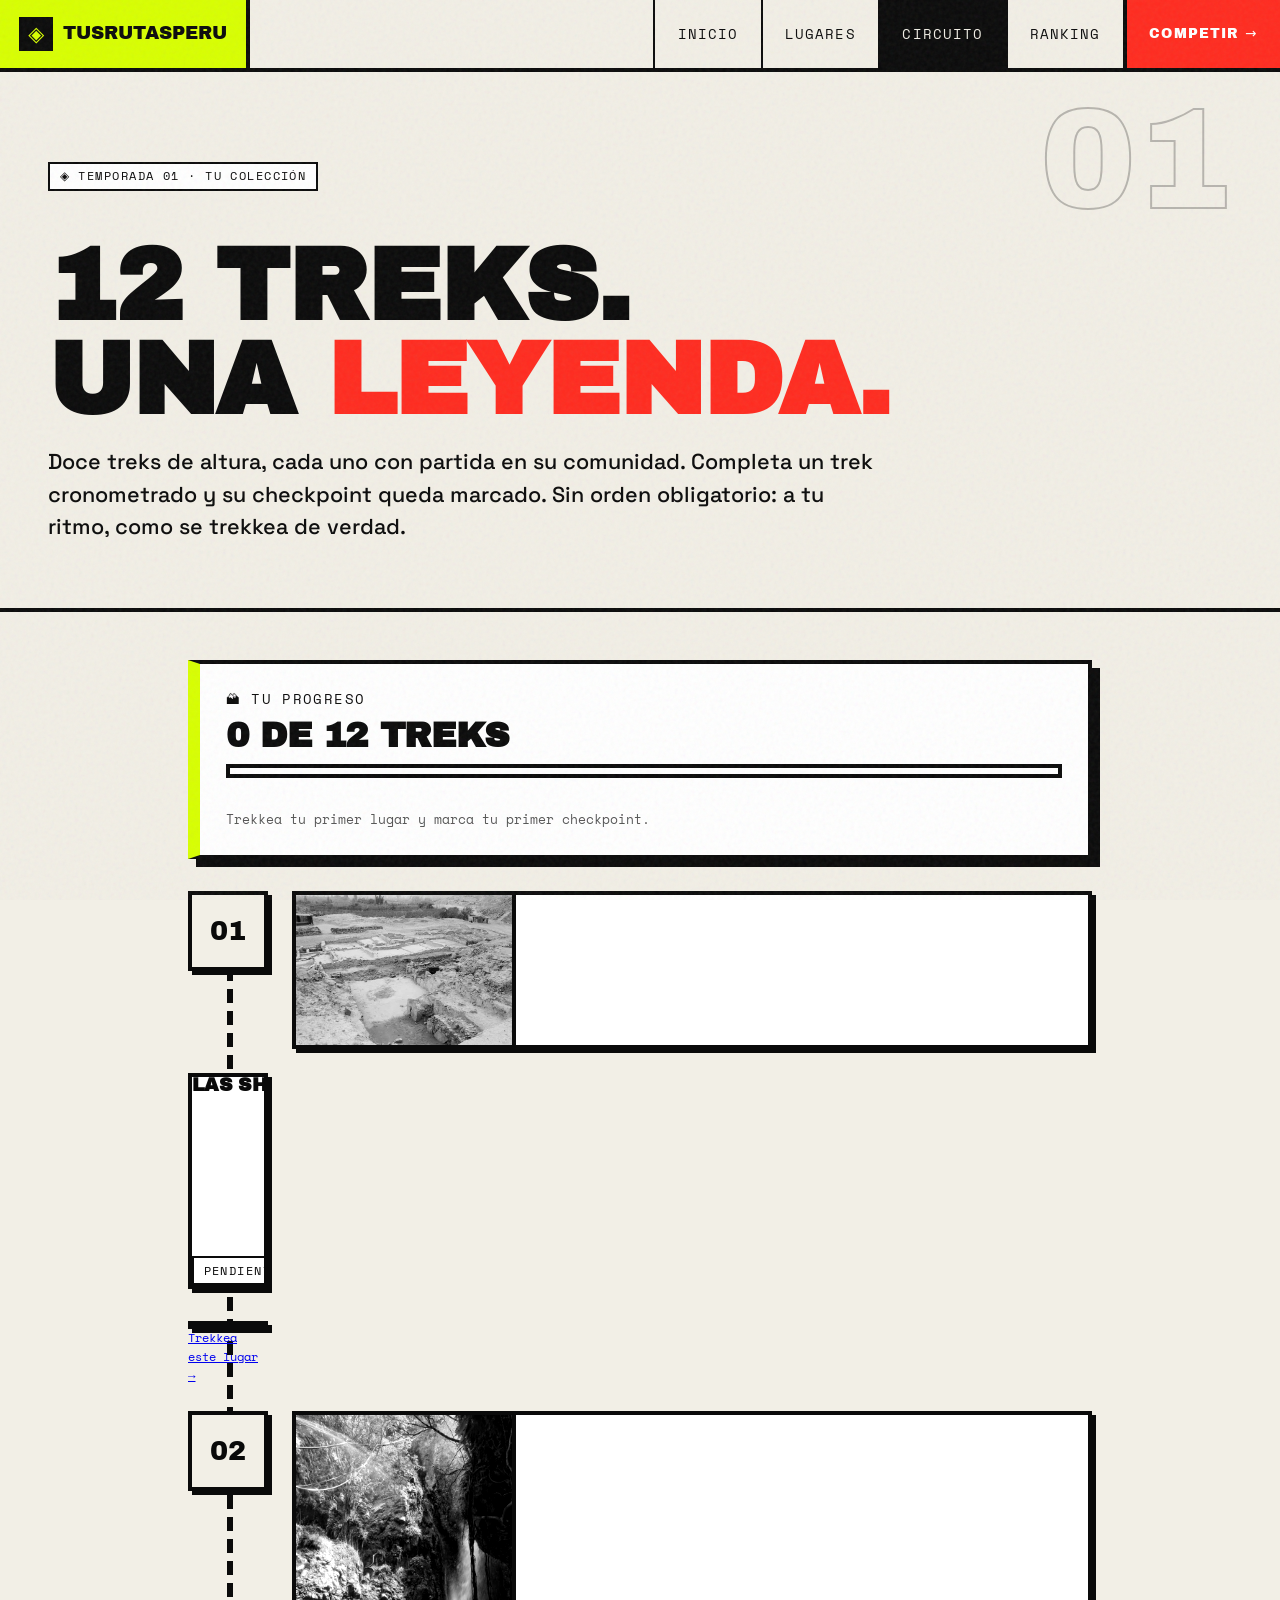
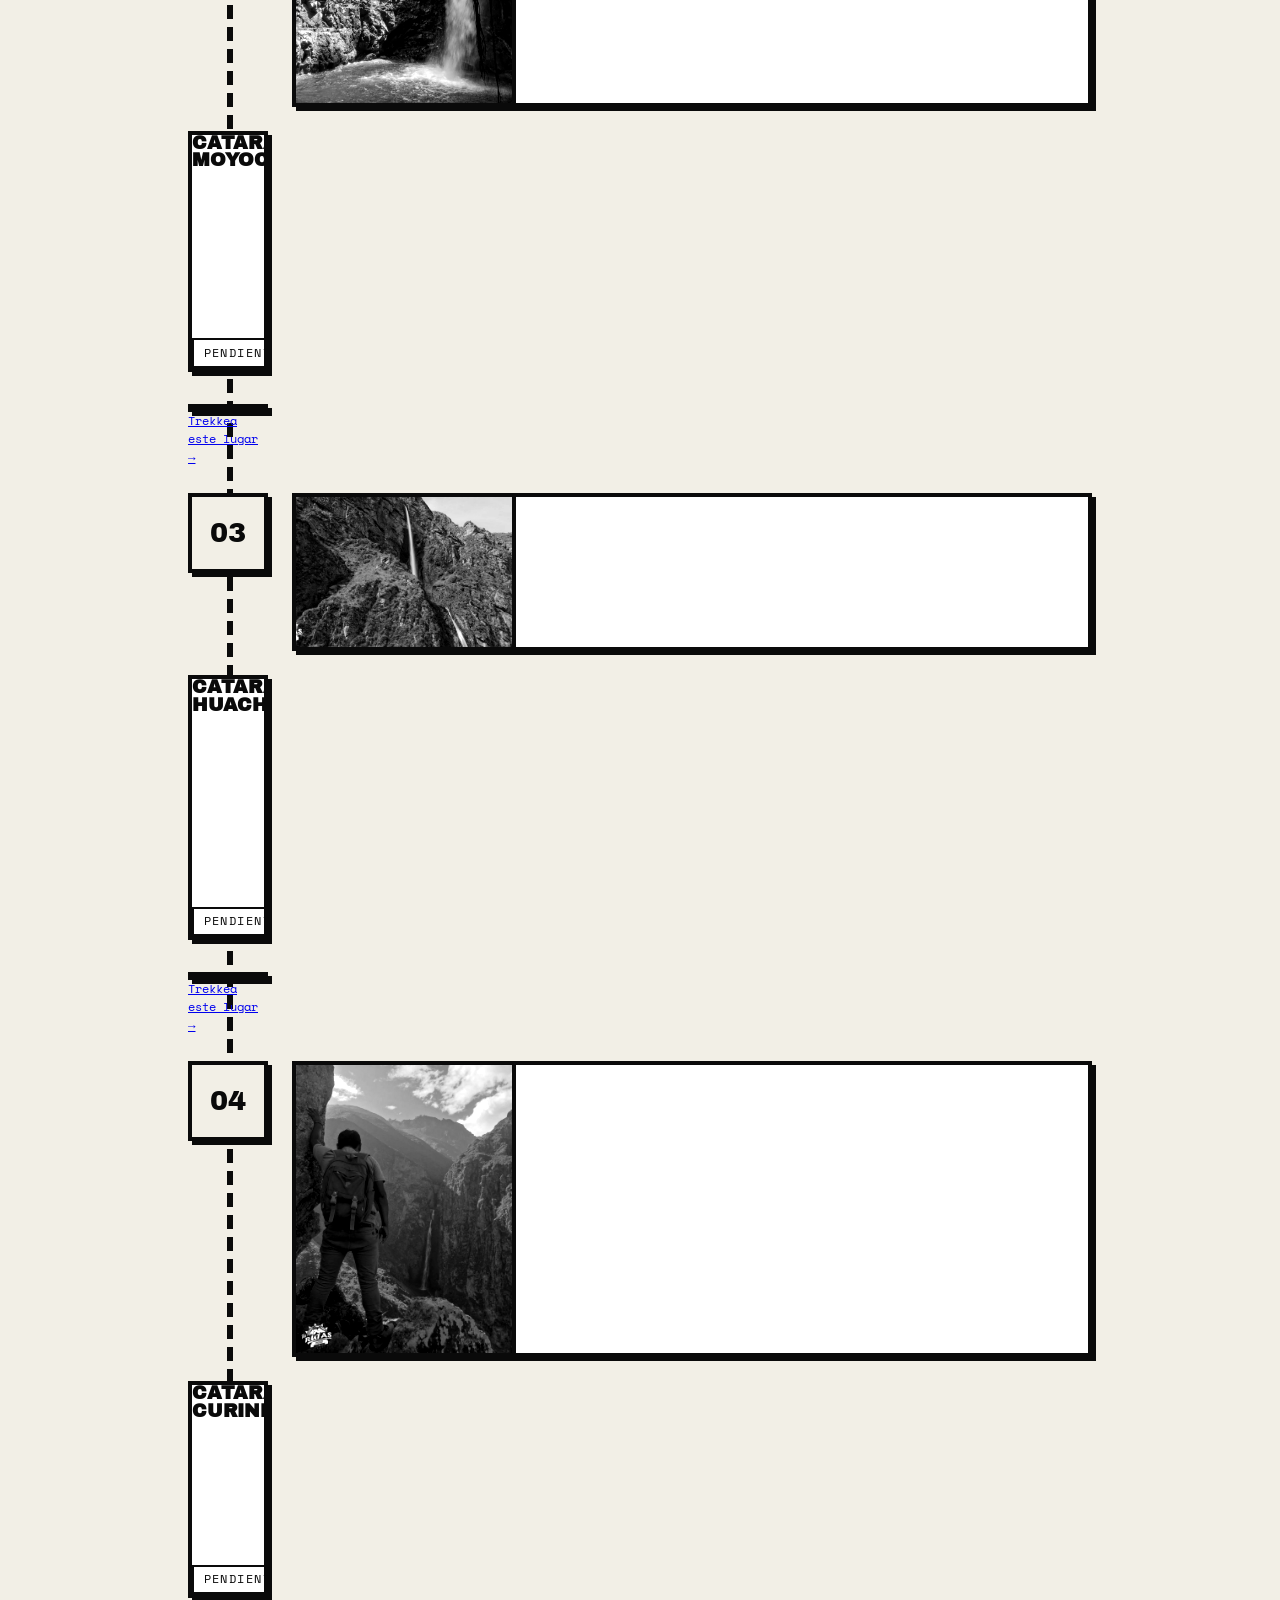
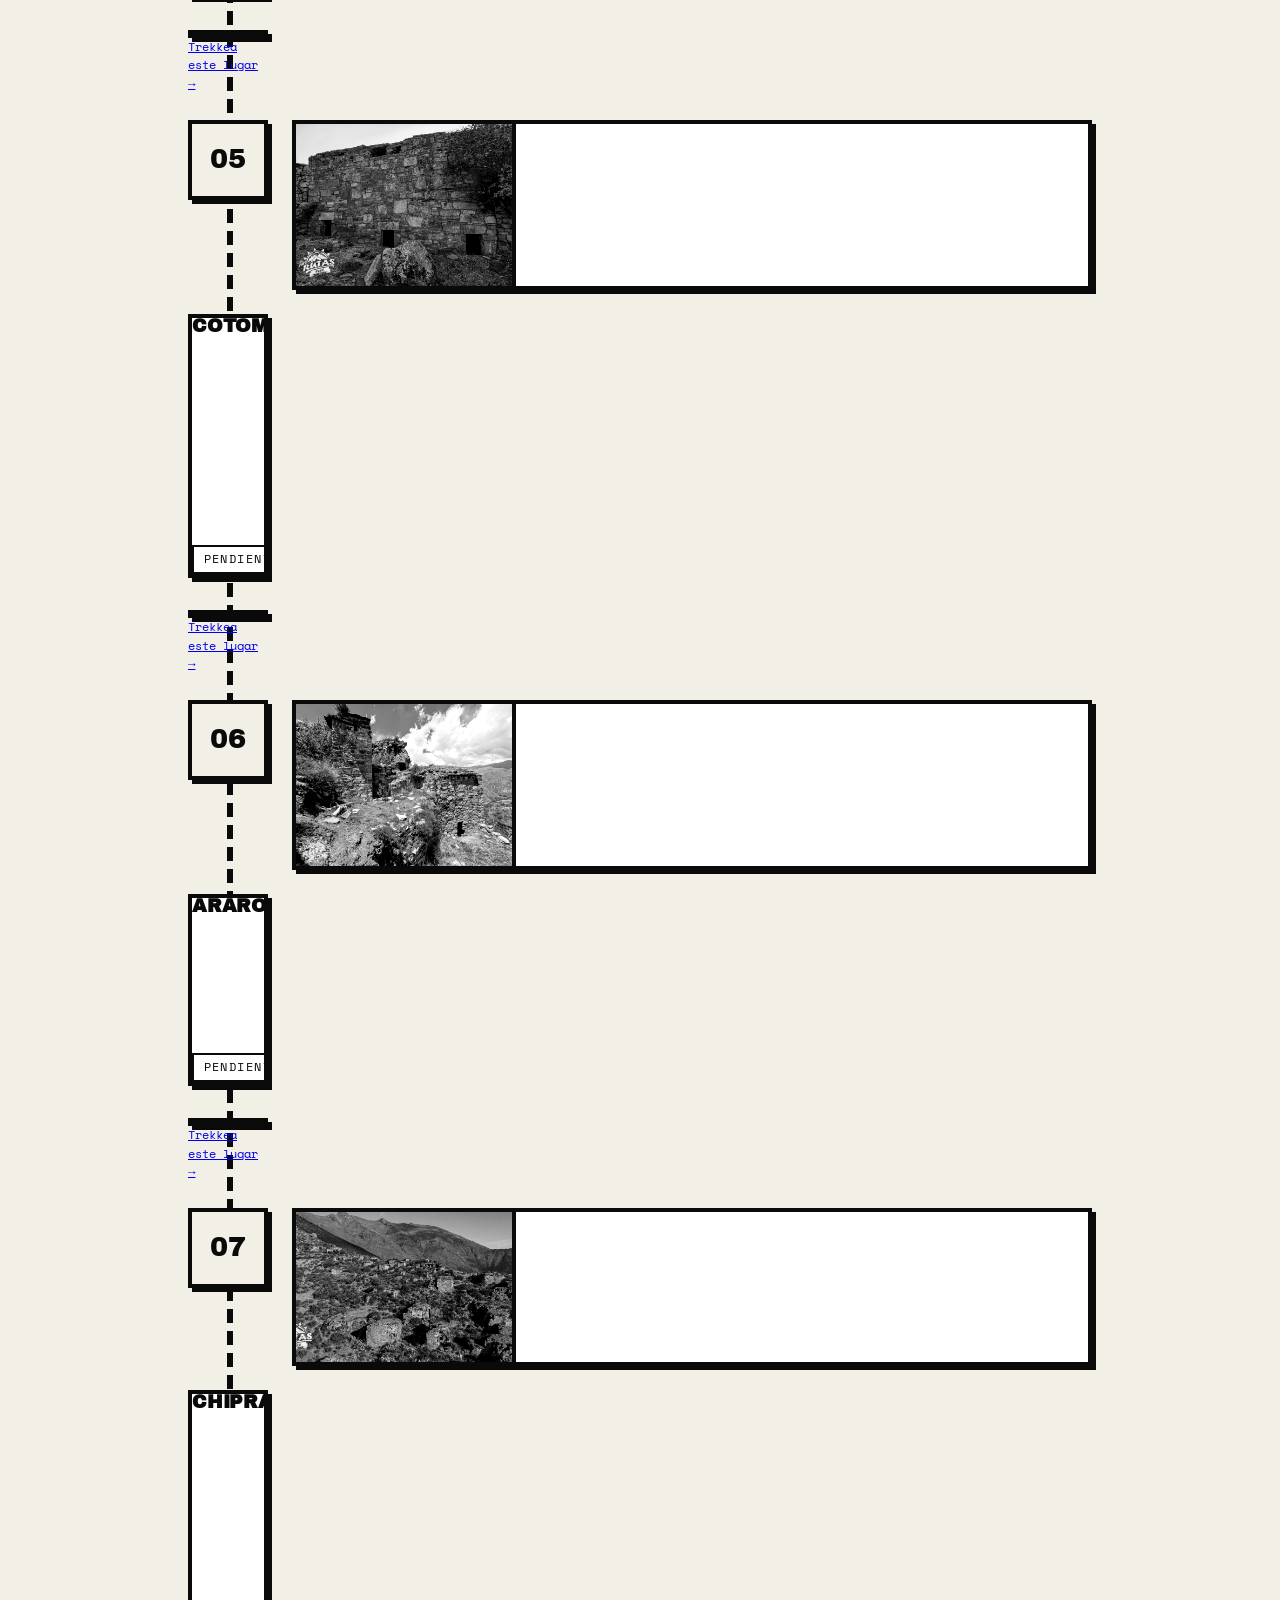
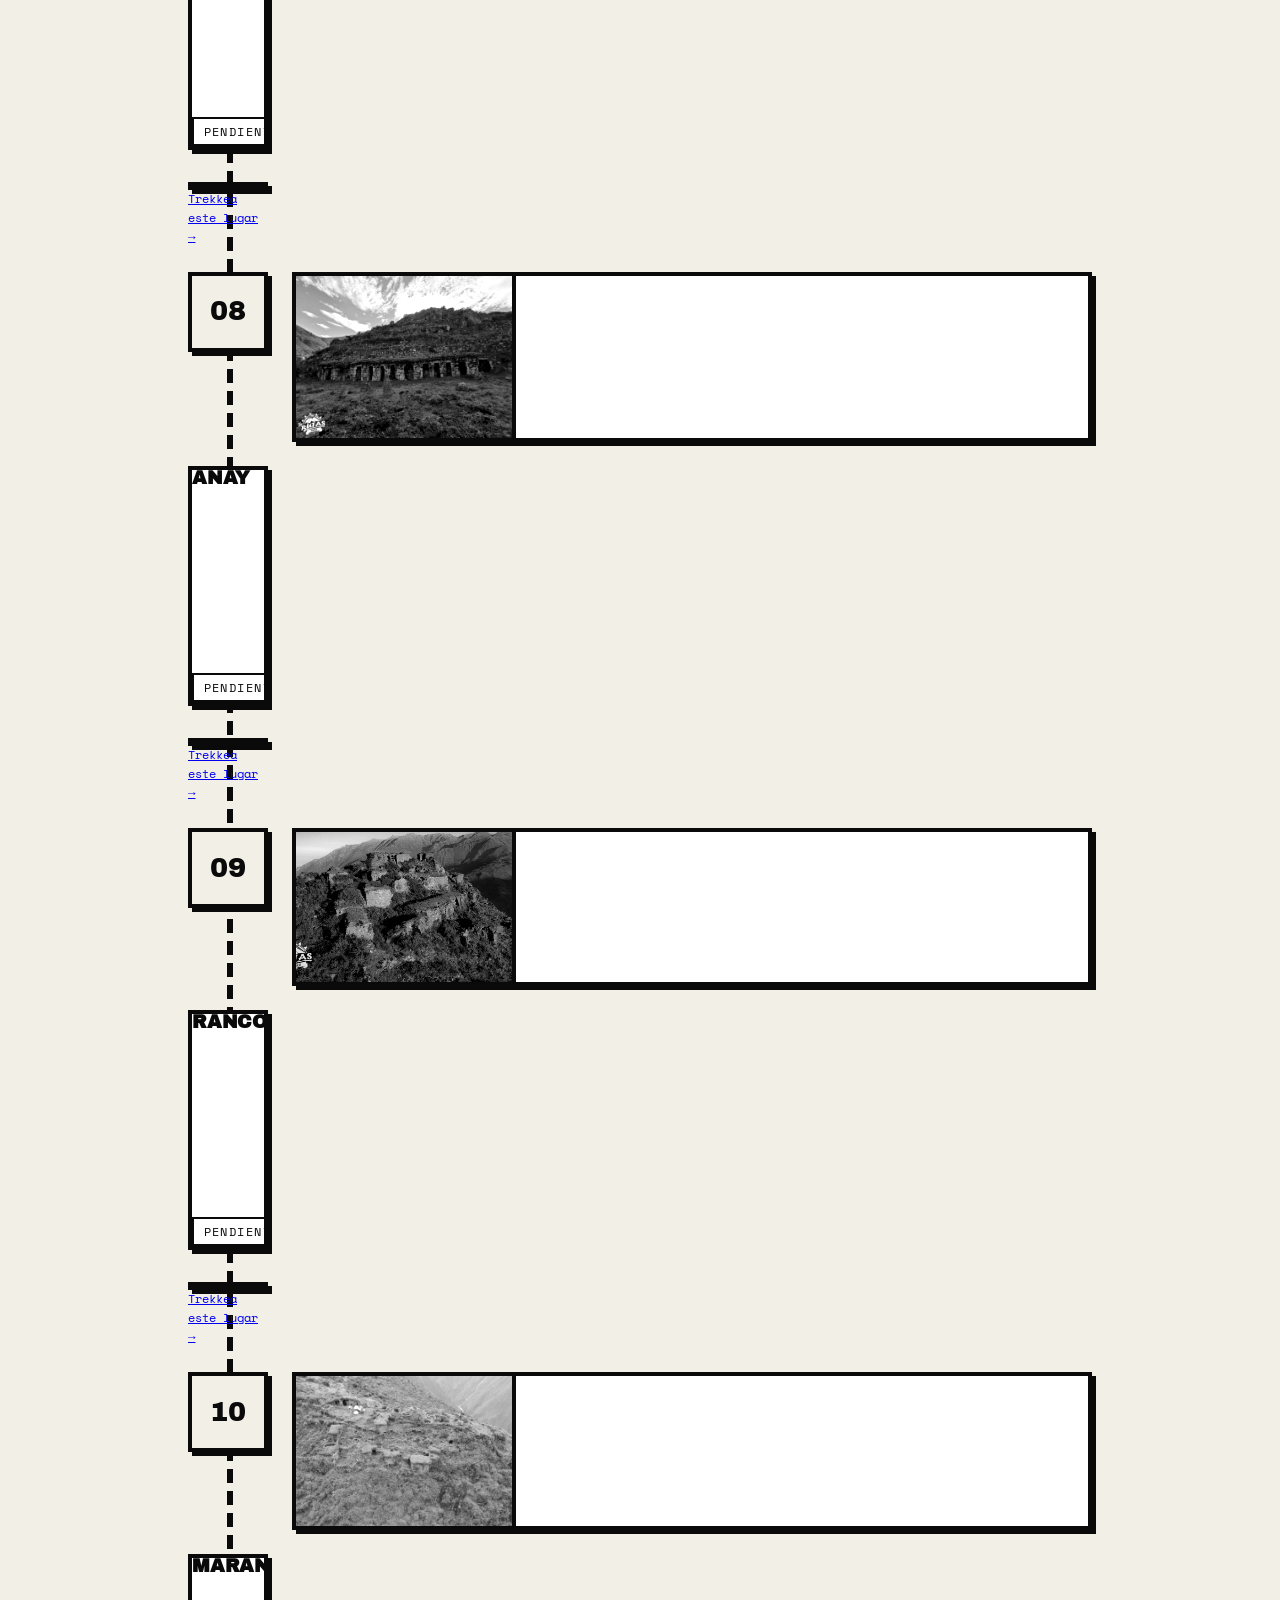
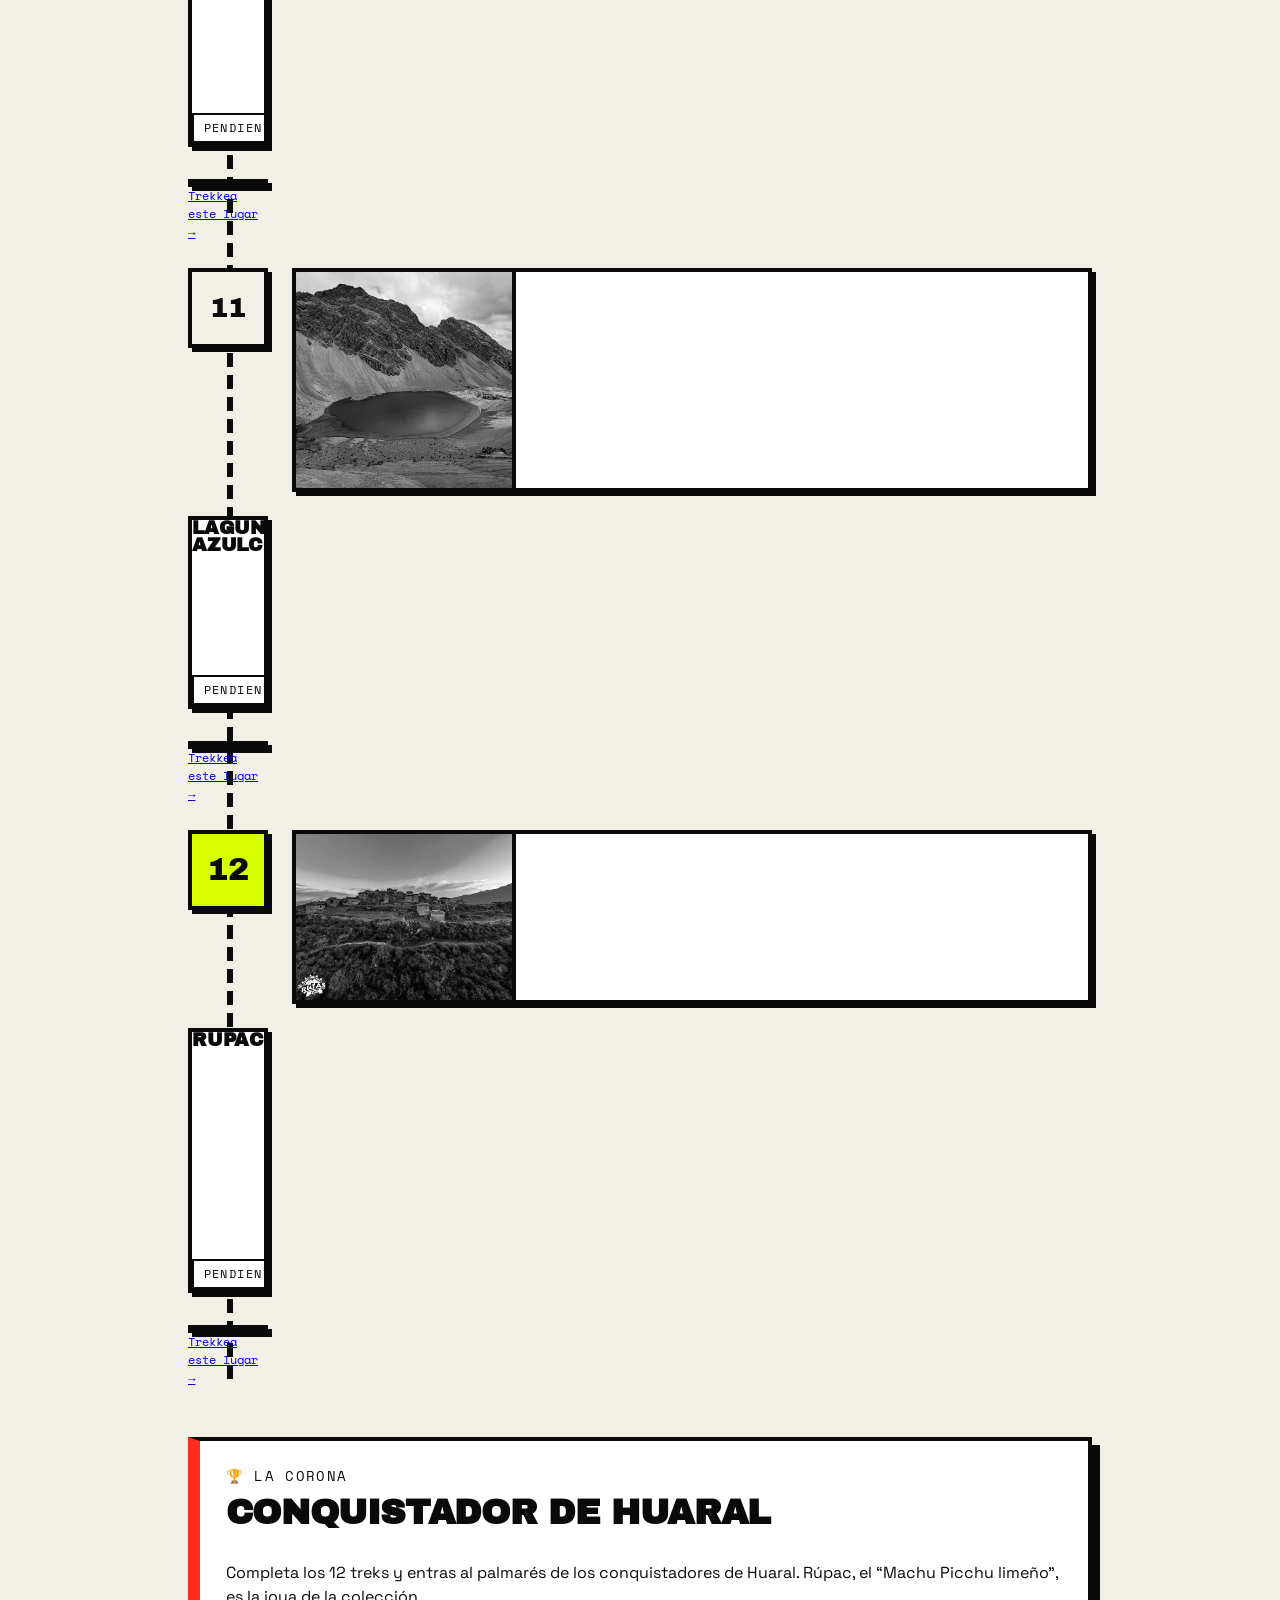
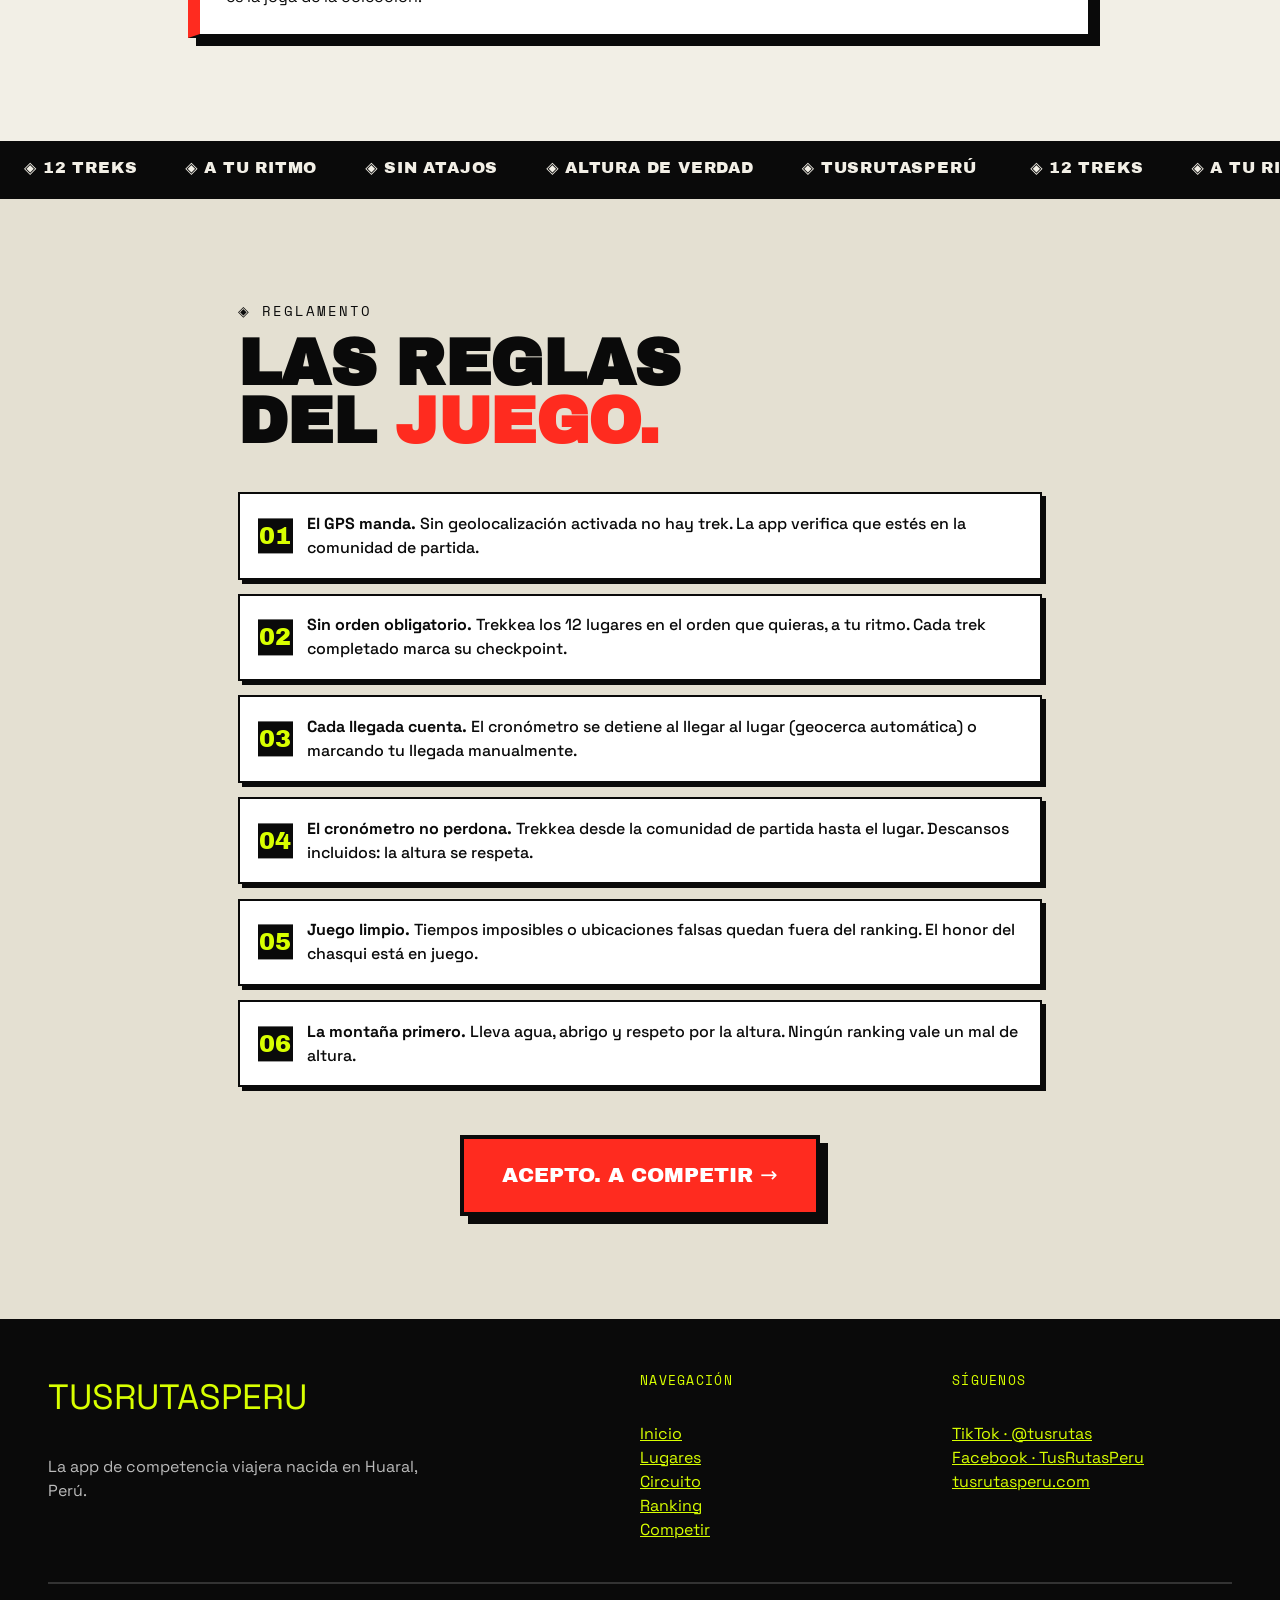
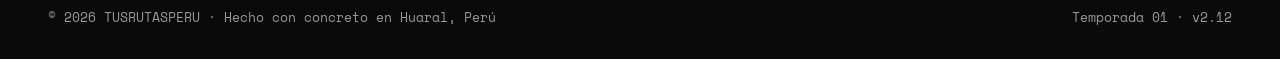
==== commit a72d9e10: "v2.13: textos al modelo trekking (circuito.html)" ====
--- a/circuito.html
+++ b/circuito.html
@@ -4,7 +4,7 @@
 <meta charset="UTF-8">
 <meta name="viewport" content="width=device-width, initial-scale=1.0">
 <title>Mis 12 treks — TUSRUTASPERU</title>
-<meta name="description" content="El circuito oficial: 12 checkpoints desde la Plaza de Armas de Huaral hasta la meta en Rúpac. Reglas de competencia.">
+<meta name="description" content="La colección oficial: completa los 12 treks de Huaral y entra al palmarés de los conquistadores. Reglas del desafío.">
 <link rel="manifest" href="manifest.webmanifest">
 <meta name="theme-color" content="#d8ff00">
 <meta name="mobile-web-app-capable" content="yes">
@@ -24,7 +24,7 @@
   <nav class="main-nav" id="mainNav">
     <a href="index.html">Inicio</a>
     <a href="lugares.html">Lugares</a>
-    <a href="circuito.html">12 Treks</a>
+    <a href="circuito.html">Circuito</a>
     <a href="ranking.html">Ranking</a>
     <a href="competencia.html" class="nav-cta">Competir →</a>
   </nav>
@@ -92,7 +92,7 @@
       </div>
       <div>
         <p class="mono" style="color:var(--acid);text-transform:uppercase;letter-spacing:.1em;font-size:.8rem;">Navegación</p>
-        <p class="mt-2"><a href="index.html">Inicio</a><br><a href="lugares.html">Lugares</a><br><a href="circuito.html">12 Treks</a><br><a href="ranking.html">Ranking</a><br><a href="competencia.html">Competir</a></p>
+        <p class="mt-2"><a href="index.html">Inicio</a><br><a href="lugares.html">Lugares</a><br><a href="circuito.html">Circuito</a><br><a href="ranking.html">Ranking</a><br><a href="competencia.html">Competir</a></p>
       </div>
       <div>
         <p class="mono" style="color:var(--acid);text-transform:uppercase;letter-spacing:.1em;font-size:.8rem;">Síguenos</p>
@@ -101,7 +101,7 @@
     </div>
     <div class="footer-bottom">
       <span>© <span data-year></span> TUSRUTASPERU · Hecho con concreto en Huaral, Perú</span>
-      <span>Temporada 01 · v2.13</span>
+      <span>Temporada 01 · v2.12</span>
     </div>
   </div>
 </footer>
@@ -128,7 +128,7 @@
     return `
     <li class="etapa reveal ${p.esMeta ? "meta" : ""}">
       <div class="etapa-num">${d ? "✔" : String(i + 1).padStart(2, "0")}</div>
-      <div class="etapa-card" data-goto="lugar.html?id=${p.slug}" role="link" tabindex="0" style="cursor:pointer">
+      <a class="etapa-card" href="lugar.html?id=${p.slug}">
         <div class="thumb"><img src="${p.img}" alt="${p.alt || p.nombre}" loading="lazy"></div>
         <div class="einfo">
           <h3>${p.nombre}</h3>
@@ -140,20 +140,9 @@
           </div>
           ${d ? "" : `<p class="mono mt-2" style="font-size:.78rem;"><a href="competencia.html?modo=trek&lugar=${p.slug}">Trekkea este lugar →</a></p>`}
         </div>
-      </div>
+      </a>
     </li>`;
   }).join("");
-  tl.addEventListener("click", e => {
-    if (e.target.closest("a")) return;
-    const card = e.target.closest(".etapa-card[data-goto]");
-    if (card) location.href = card.dataset.goto;
-  });
-  tl.addEventListener("keydown", e => {
-    if ((e.key === "Enter" || e.key === " ") && e.target.classList.contains("etapa-card")) {
-      e.preventDefault();
-      location.href = e.target.dataset.goto;
-    }
-  });
   tl.querySelectorAll(".reveal").forEach(el => io.observe(el));
 })();
 </script>
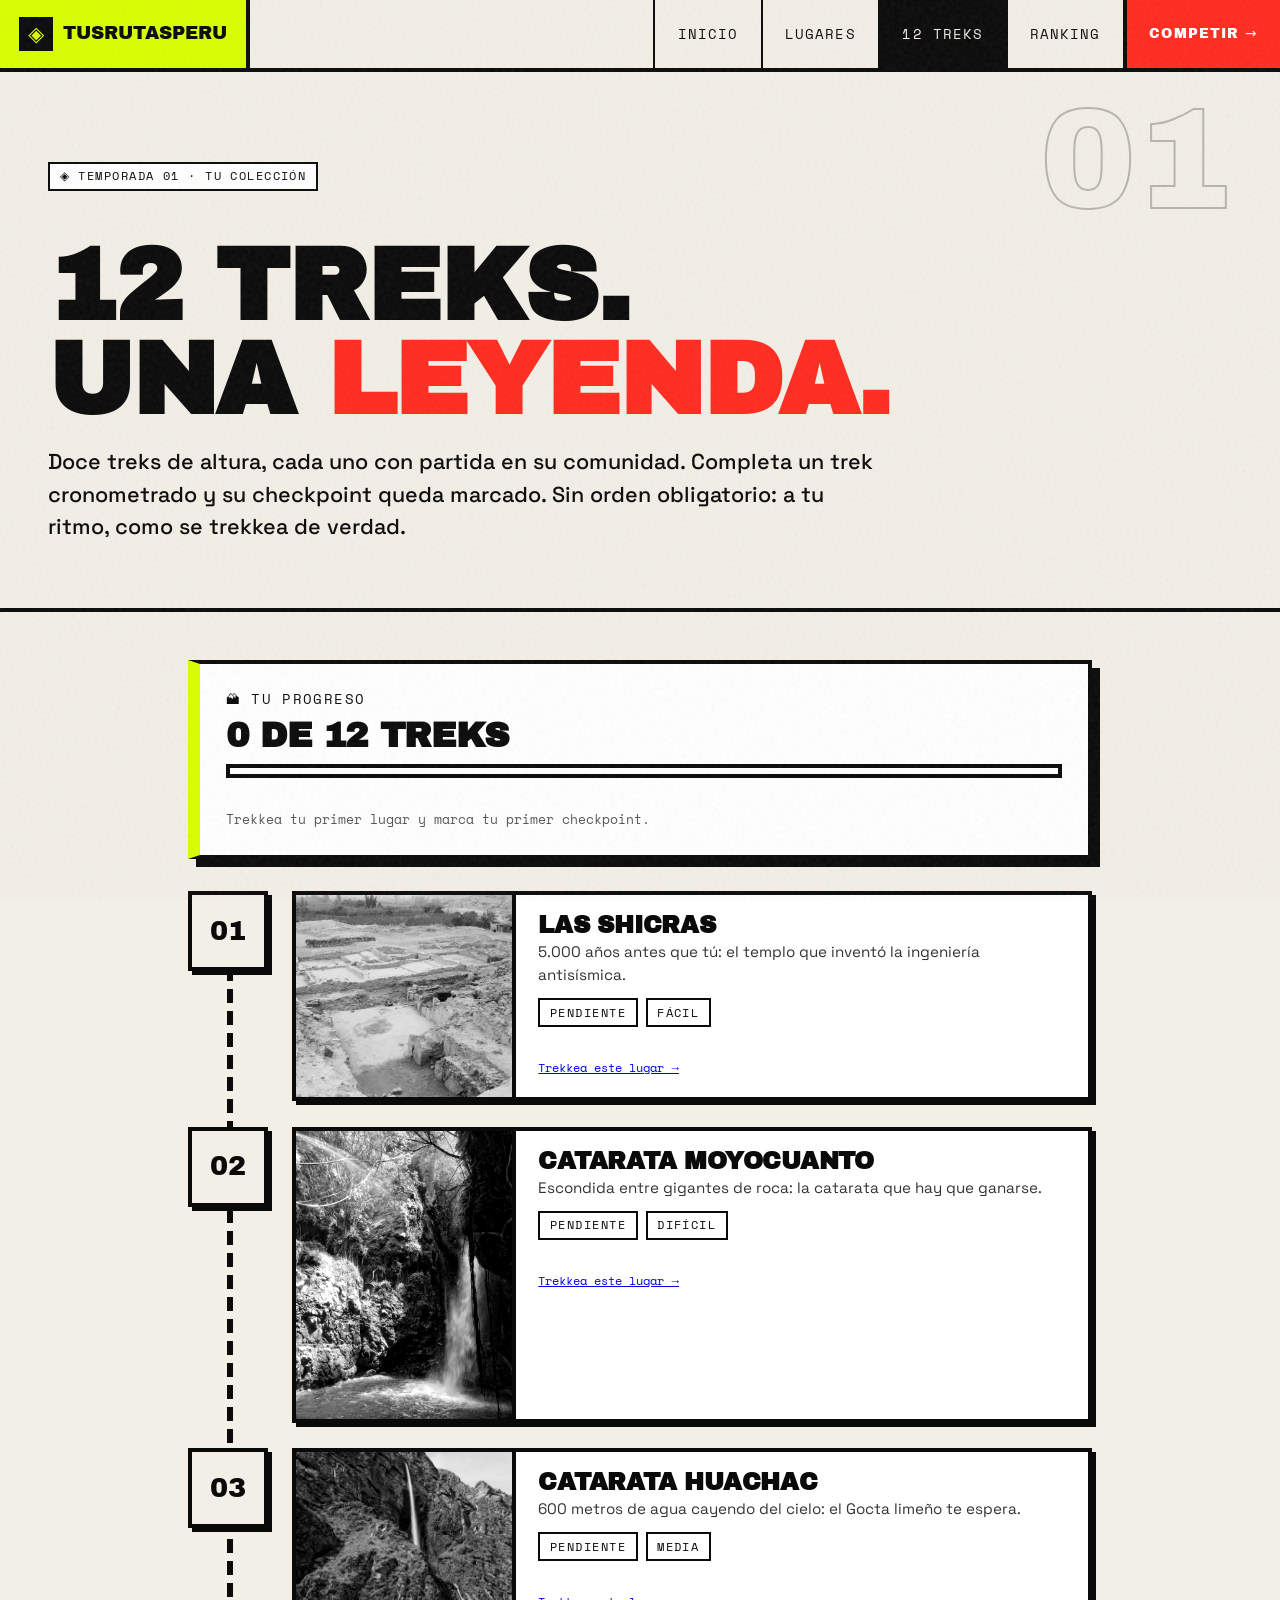
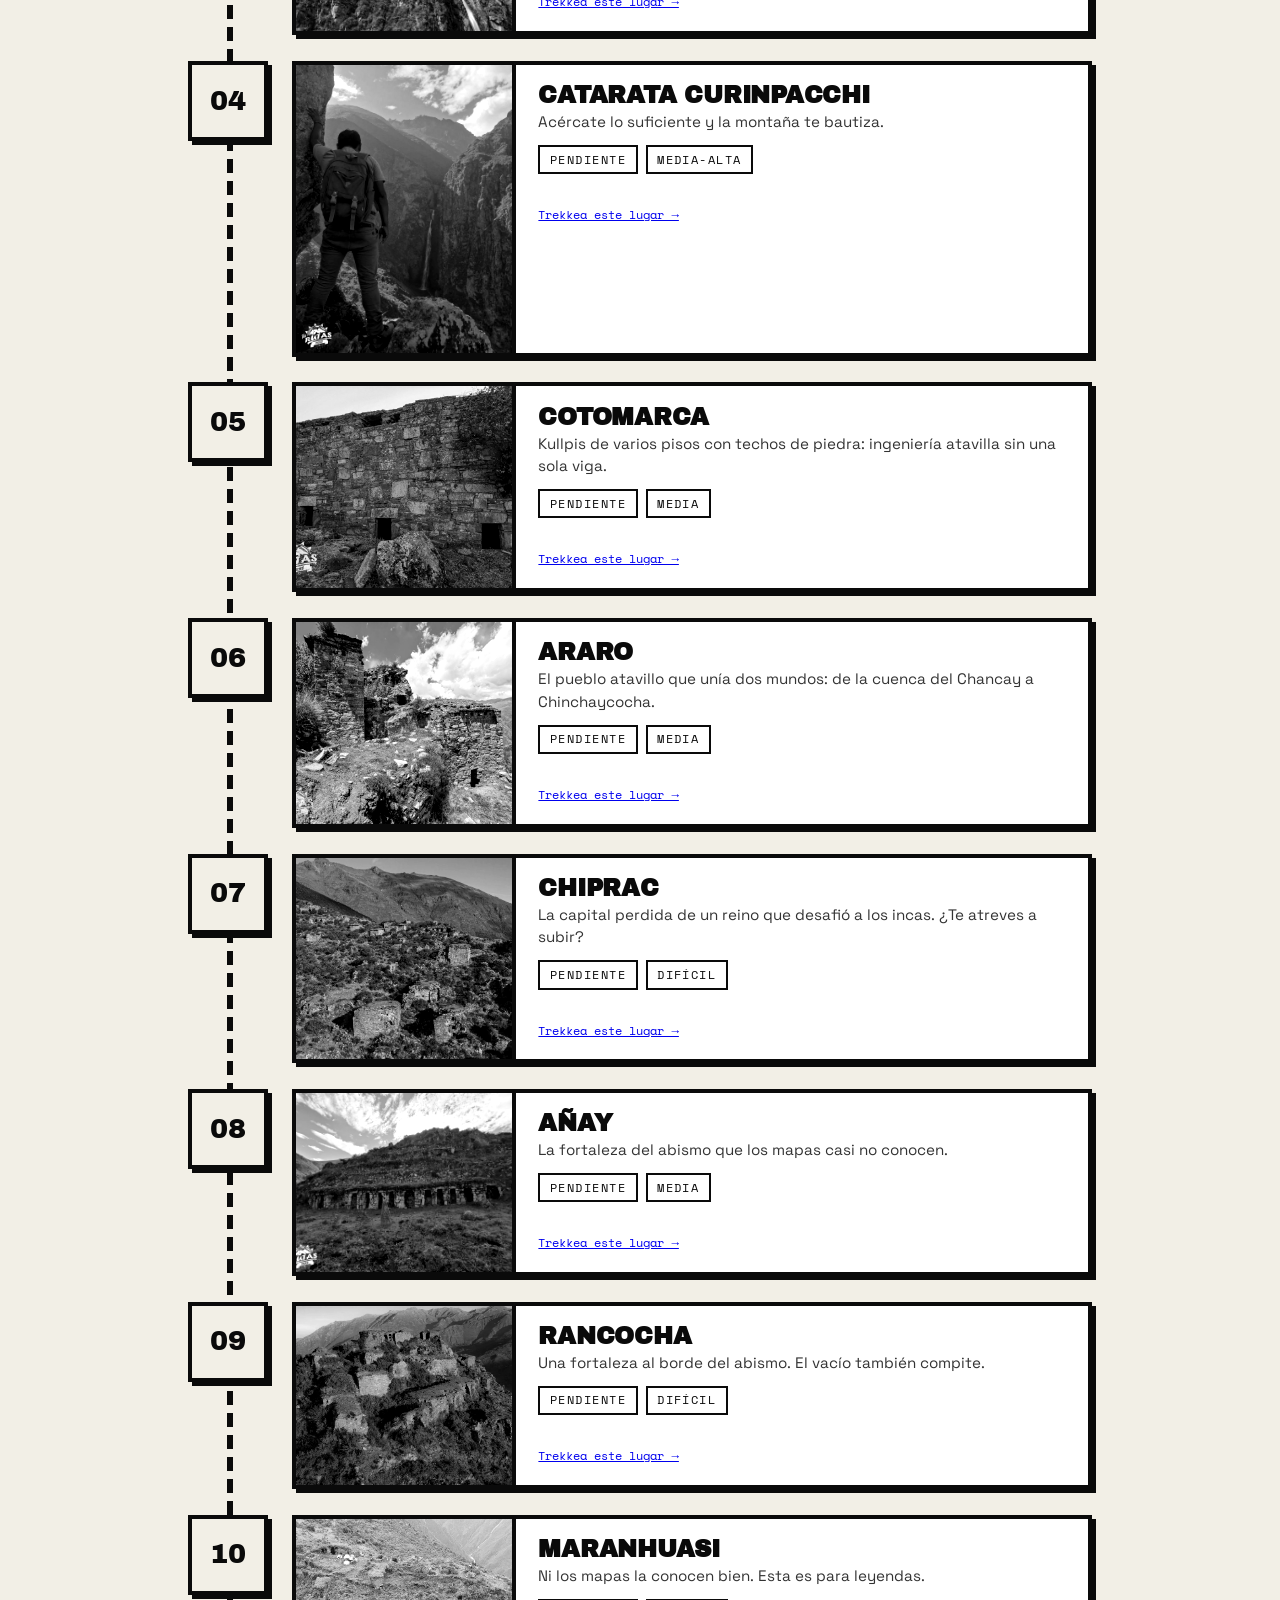
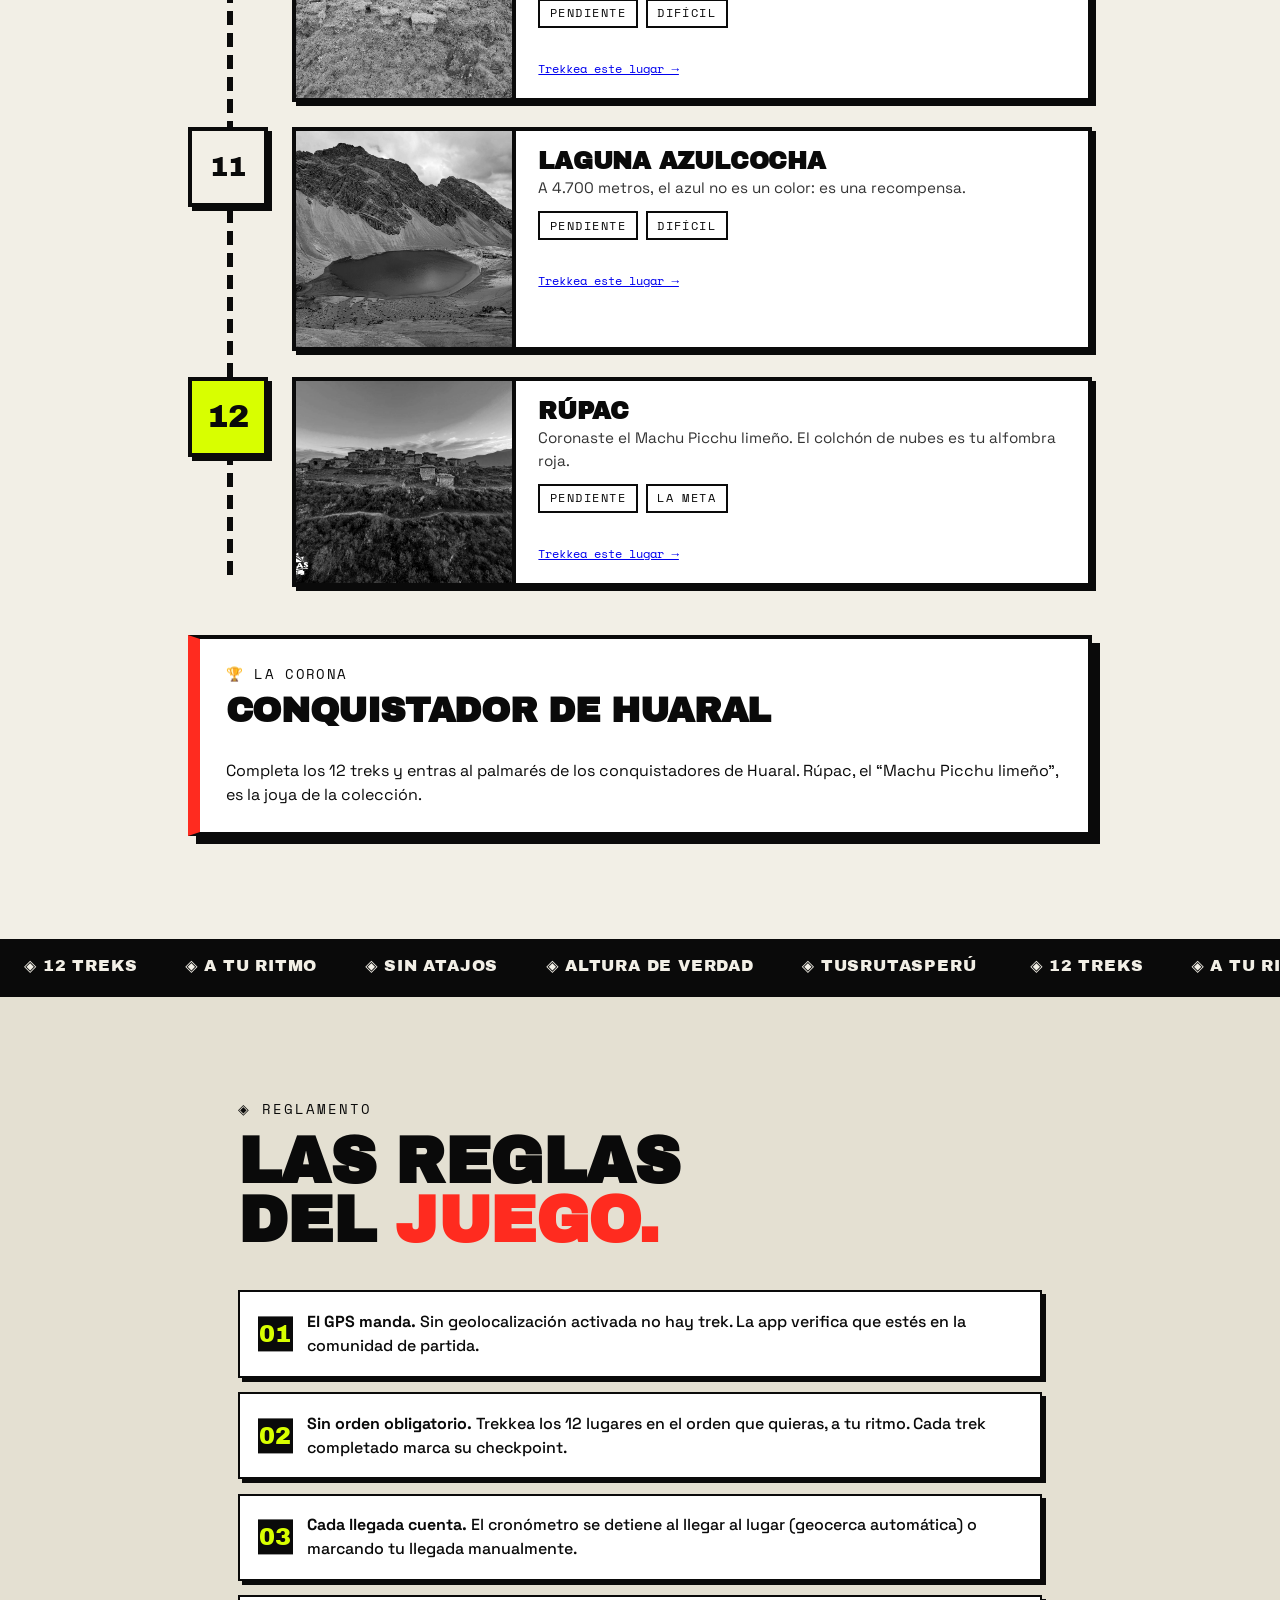
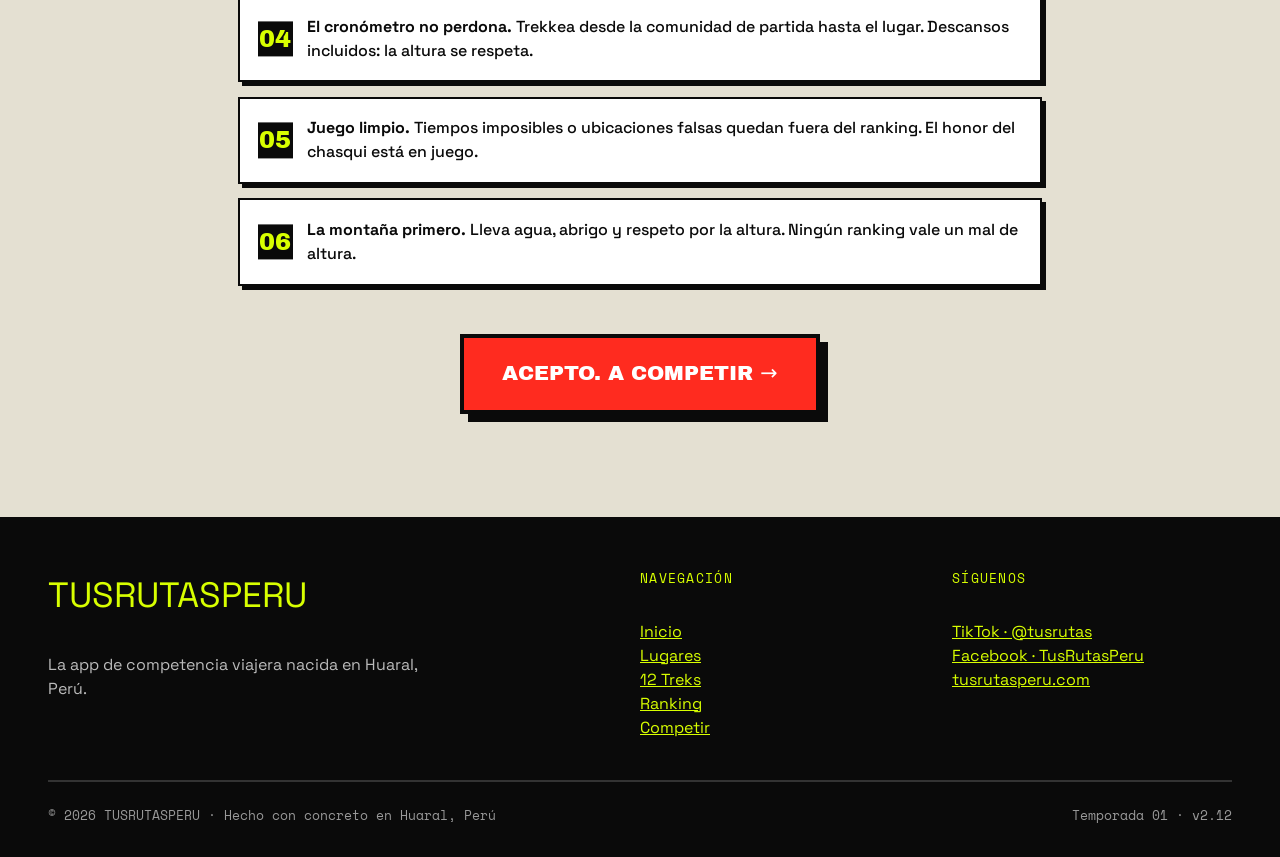
==== commit 158dfbca: "v2.13: restaura cambios v2.13 en index/circuito (nav 12 Treks, footer v2.13, tarjetas sin enlaces an" ====
--- a/circuito.html
+++ b/circuito.html
@@ -4,7 +4,20 @@
 <meta charset="UTF-8">
 <meta name="viewport" content="width=device-width, initial-scale=1.0">
 <title>Mis 12 treks — TUSRUTASPERU</title>
-<meta name="description" content="La colección oficial: completa los 12 treks de Huaral y entra al palmarés de los conquistadores. Reglas del desafío.">
+<meta name="description" content="Completa los 12 treks cronometrados de Huaral y entra al palmarés de conquistadores de TUSRUTASPERU. Reglas del desafío.">
+<link rel="canonical" href="https://tusrutasperu.com/app/circuito.html">
+<meta property="og:site_name" content="TUSRUTASPERU">
+<meta property="og:type" content="website">
+<meta property="og:locale" content="es_PE">
+<meta property="og:url" content="https://tusrutasperu.com/app/circuito.html">
+<meta property="og:title" content="Mis 12 treks — TUSRUTASPERU">
+<meta property="og:description" content="Completa los 12 treks cronometrados de Huaral y entra al palmarés de conquistadores de TUSRUTASPERU. Reglas del desafío.">
+<meta property="og:image" content="https://tusrutasperu.com/app/assets/img/hero-poster.webp">
+<meta property="og:image:alt" content="TUSRUTASPERU — Trekkea la ruta. Conquista Huaral.">
+<meta name="twitter:card" content="summary_large_image">
+<meta name="twitter:title" content="Mis 12 treks — TUSRUTASPERU">
+<meta name="twitter:description" content="Completa los 12 treks cronometrados de Huaral y entra al palmarés de conquistadores de TUSRUTASPERU. Reglas del desafío.">
+<meta name="twitter:image" content="https://tusrutasperu.com/app/assets/img/hero-poster.webp">
 <link rel="manifest" href="manifest.webmanifest">
 <meta name="theme-color" content="#d8ff00">
 <meta name="mobile-web-app-capable" content="yes">
@@ -24,7 +37,7 @@
   <nav class="main-nav" id="mainNav">
     <a href="index.html">Inicio</a>
     <a href="lugares.html">Lugares</a>
-    <a href="circuito.html">Circuito</a>
+    <a href="circuito.html">12 Treks</a>
     <a href="ranking.html">Ranking</a>
     <a href="competencia.html" class="nav-cta">Competir →</a>
   </nav>
@@ -92,7 +105,7 @@
       </div>
       <div>
         <p class="mono" style="color:var(--acid);text-transform:uppercase;letter-spacing:.1em;font-size:.8rem;">Navegación</p>
-        <p class="mt-2"><a href="index.html">Inicio</a><br><a href="lugares.html">Lugares</a><br><a href="circuito.html">Circuito</a><br><a href="ranking.html">Ranking</a><br><a href="competencia.html">Competir</a></p>
+        <p class="mt-2"><a href="index.html">Inicio</a><br><a href="lugares.html">Lugares</a><br><a href="circuito.html">12 Treks</a><br><a href="ranking.html">Ranking</a><br><a href="competencia.html">Competir</a></p>
       </div>
       <div>
         <p class="mono" style="color:var(--acid);text-transform:uppercase;letter-spacing:.1em;font-size:.8rem;">Síguenos</p>
@@ -128,7 +141,7 @@
     return `
     <li class="etapa reveal ${p.esMeta ? "meta" : ""}">
       <div class="etapa-num">${d ? "✔" : String(i + 1).padStart(2, "0")}</div>
-      <a class="etapa-card" href="lugar.html?id=${p.slug}">
+      <div class="etapa-card" data-goto="lugar.html?id=${p.slug}" role="link" tabindex="0" style="cursor:pointer">
         <div class="thumb"><img src="${p.img}" alt="${p.alt || p.nombre}" loading="lazy"></div>
         <div class="einfo">
           <h3>${p.nombre}</h3>
@@ -140,9 +153,20 @@
           </div>
           ${d ? "" : `<p class="mono mt-2" style="font-size:.78rem;"><a href="competencia.html?modo=trek&lugar=${p.slug}">Trekkea este lugar →</a></p>`}
         </div>
-      </a>
+      </div>
     </li>`;
   }).join("");
+  tl.addEventListener("click", e => {
+    if (e.target.closest("a")) return;
+    const card = e.target.closest(".etapa-card[data-goto]");
+    if (card) location.href = card.dataset.goto;
+  });
+  tl.addEventListener("keydown", e => {
+    if ((e.key === "Enter" || e.key === " ") && e.target.classList.contains("etapa-card")) {
+      e.preventDefault();
+      location.href = e.target.dataset.goto;
+    }
+  });
   tl.querySelectorAll(".reveal").forEach(el => io.observe(el));
 })();
 </script>
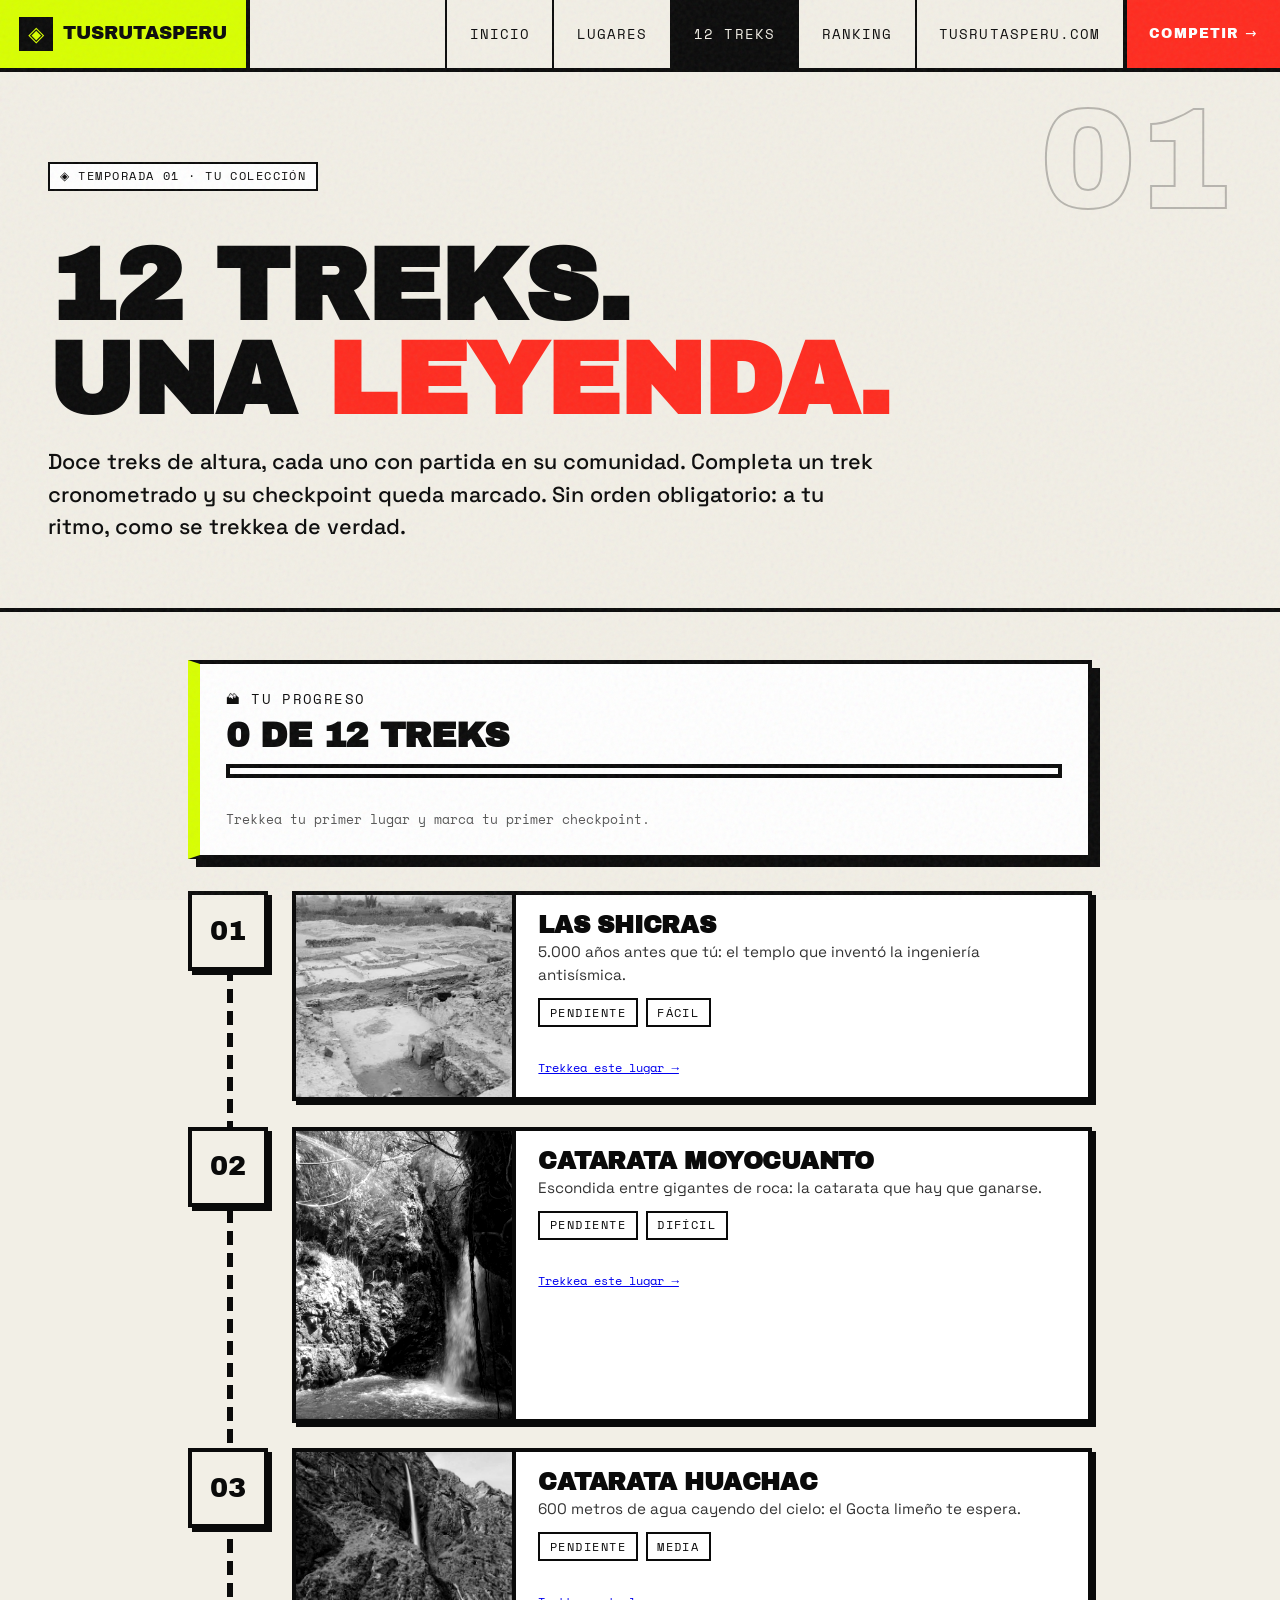
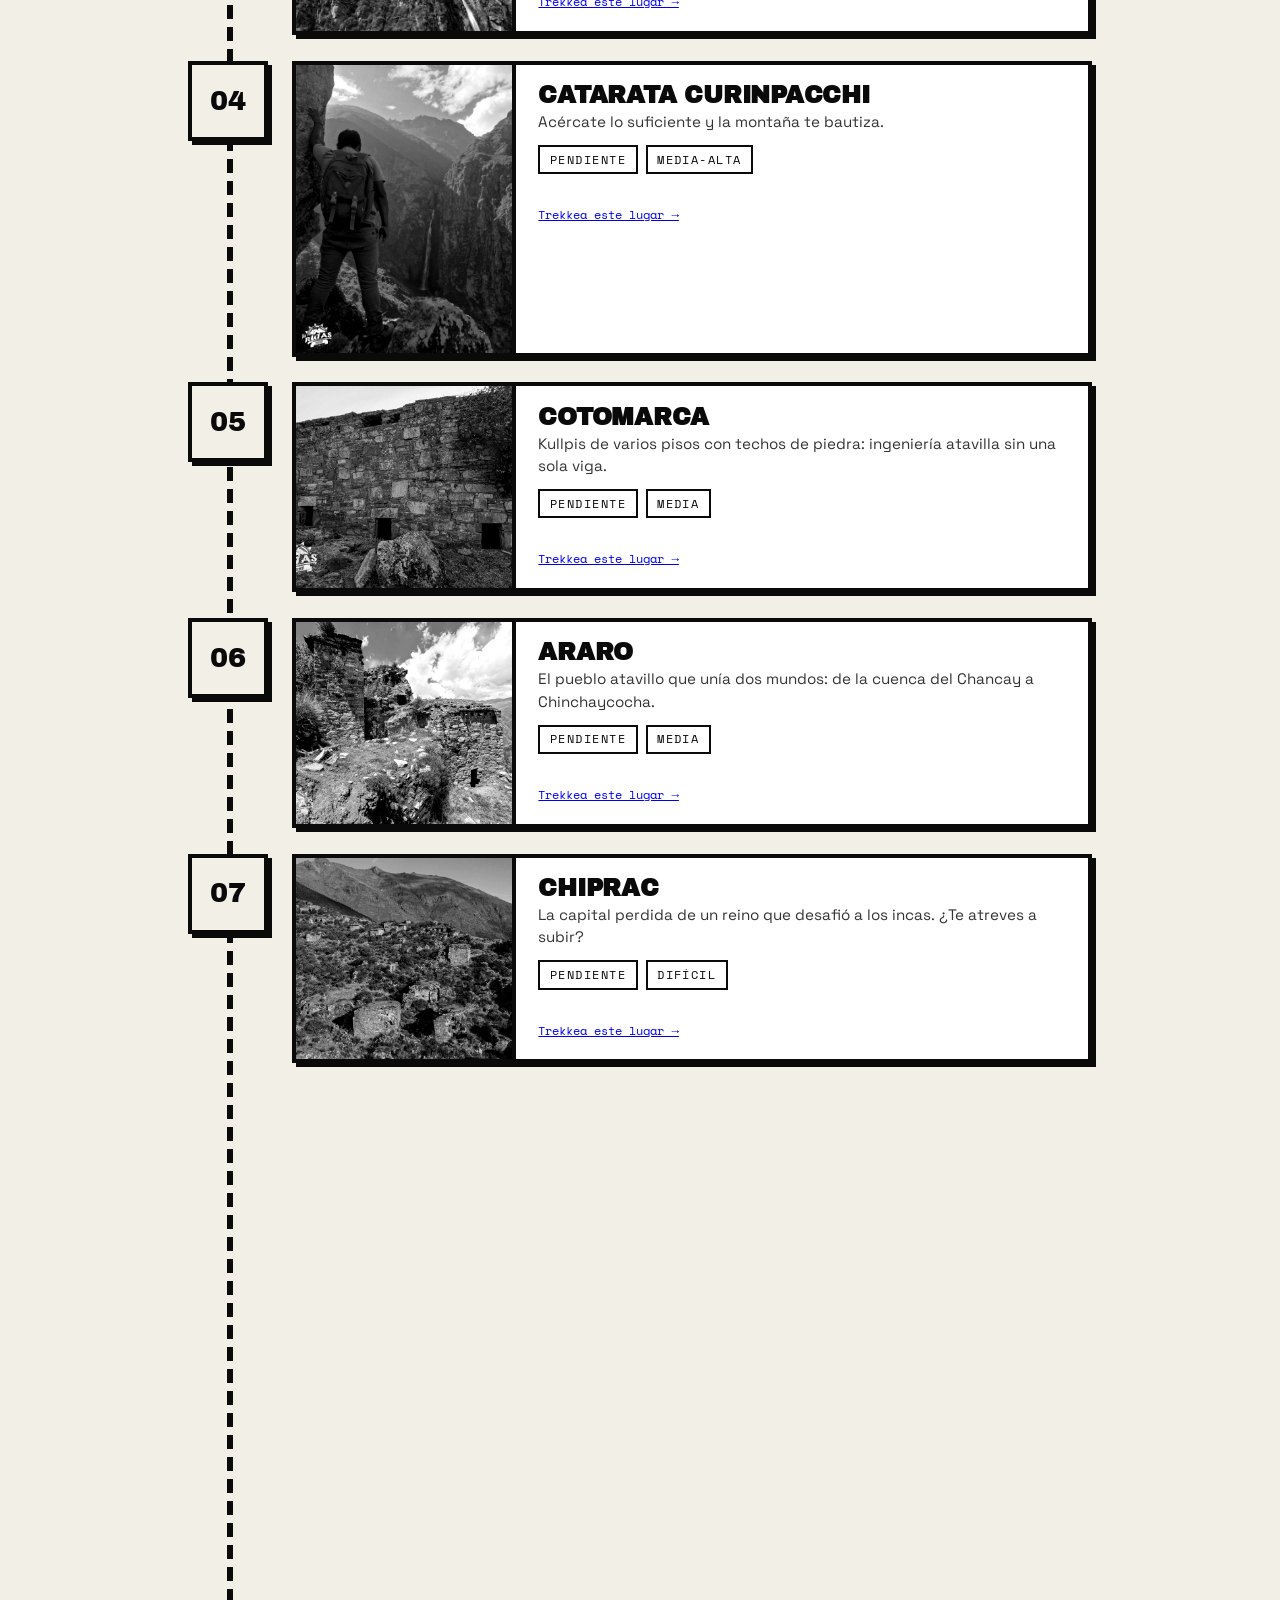
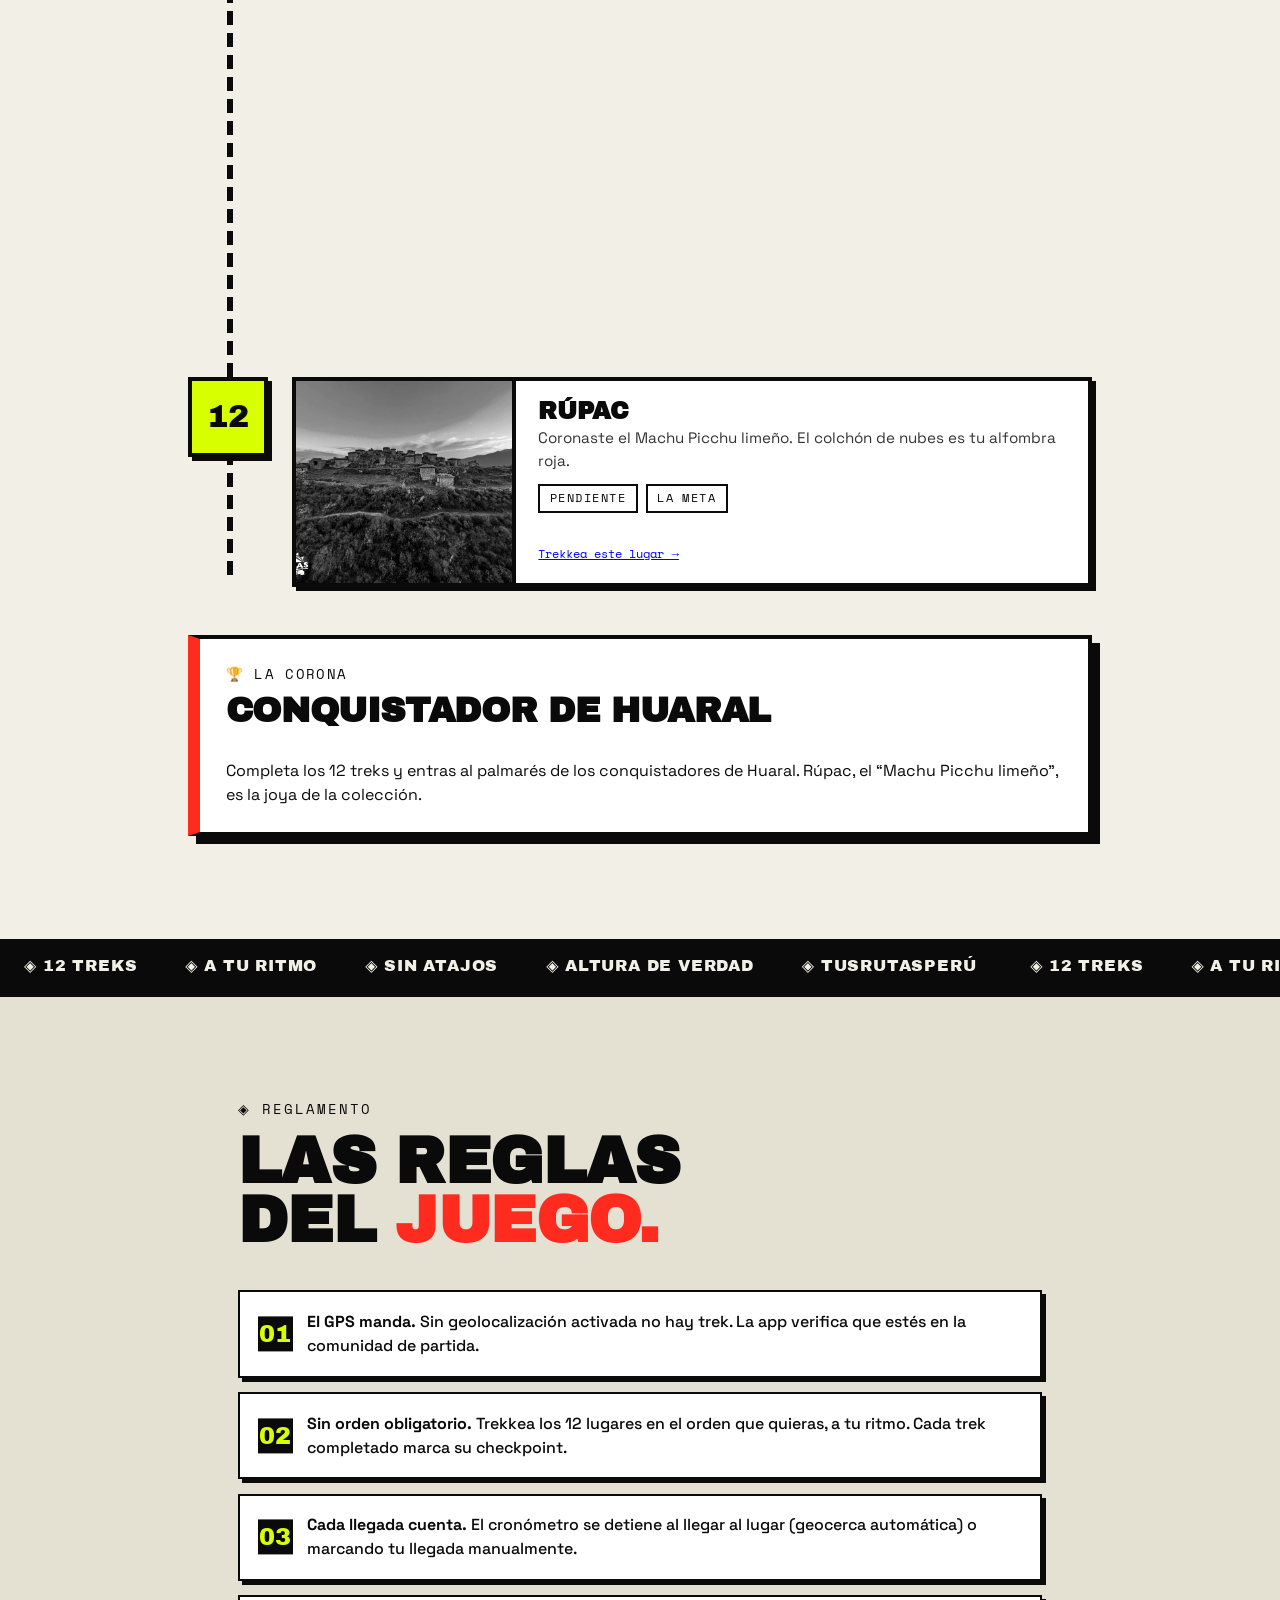
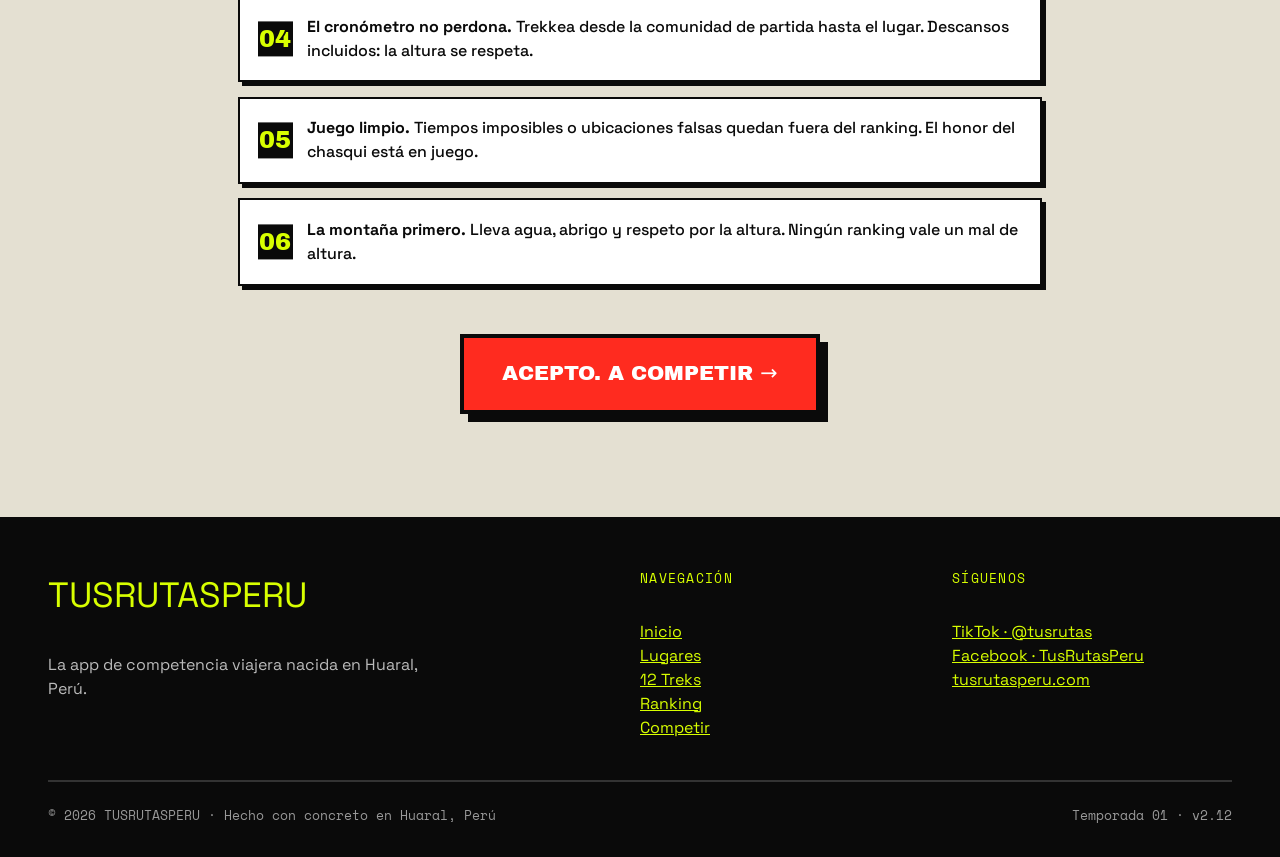
==== commit aa70791d: "Menú: agrega enlace tusrutasperu.com (página principal) en el nav de las 7 páginas" ====
--- a/circuito.html
+++ b/circuito.html
@@ -39,6 +39,7 @@
     <a href="lugares.html">Lugares</a>
     <a href="circuito.html">12 Treks</a>
     <a href="ranking.html">Ranking</a>
+    <a href="https://tusrutasperu.com/" target="_blank" rel="noopener">tusrutasperu.com</a>
     <a href="competencia.html" class="nav-cta">Competir →</a>
   </nav>
   <button class="burger" id="burger" aria-label="Abrir menú">☰</button>
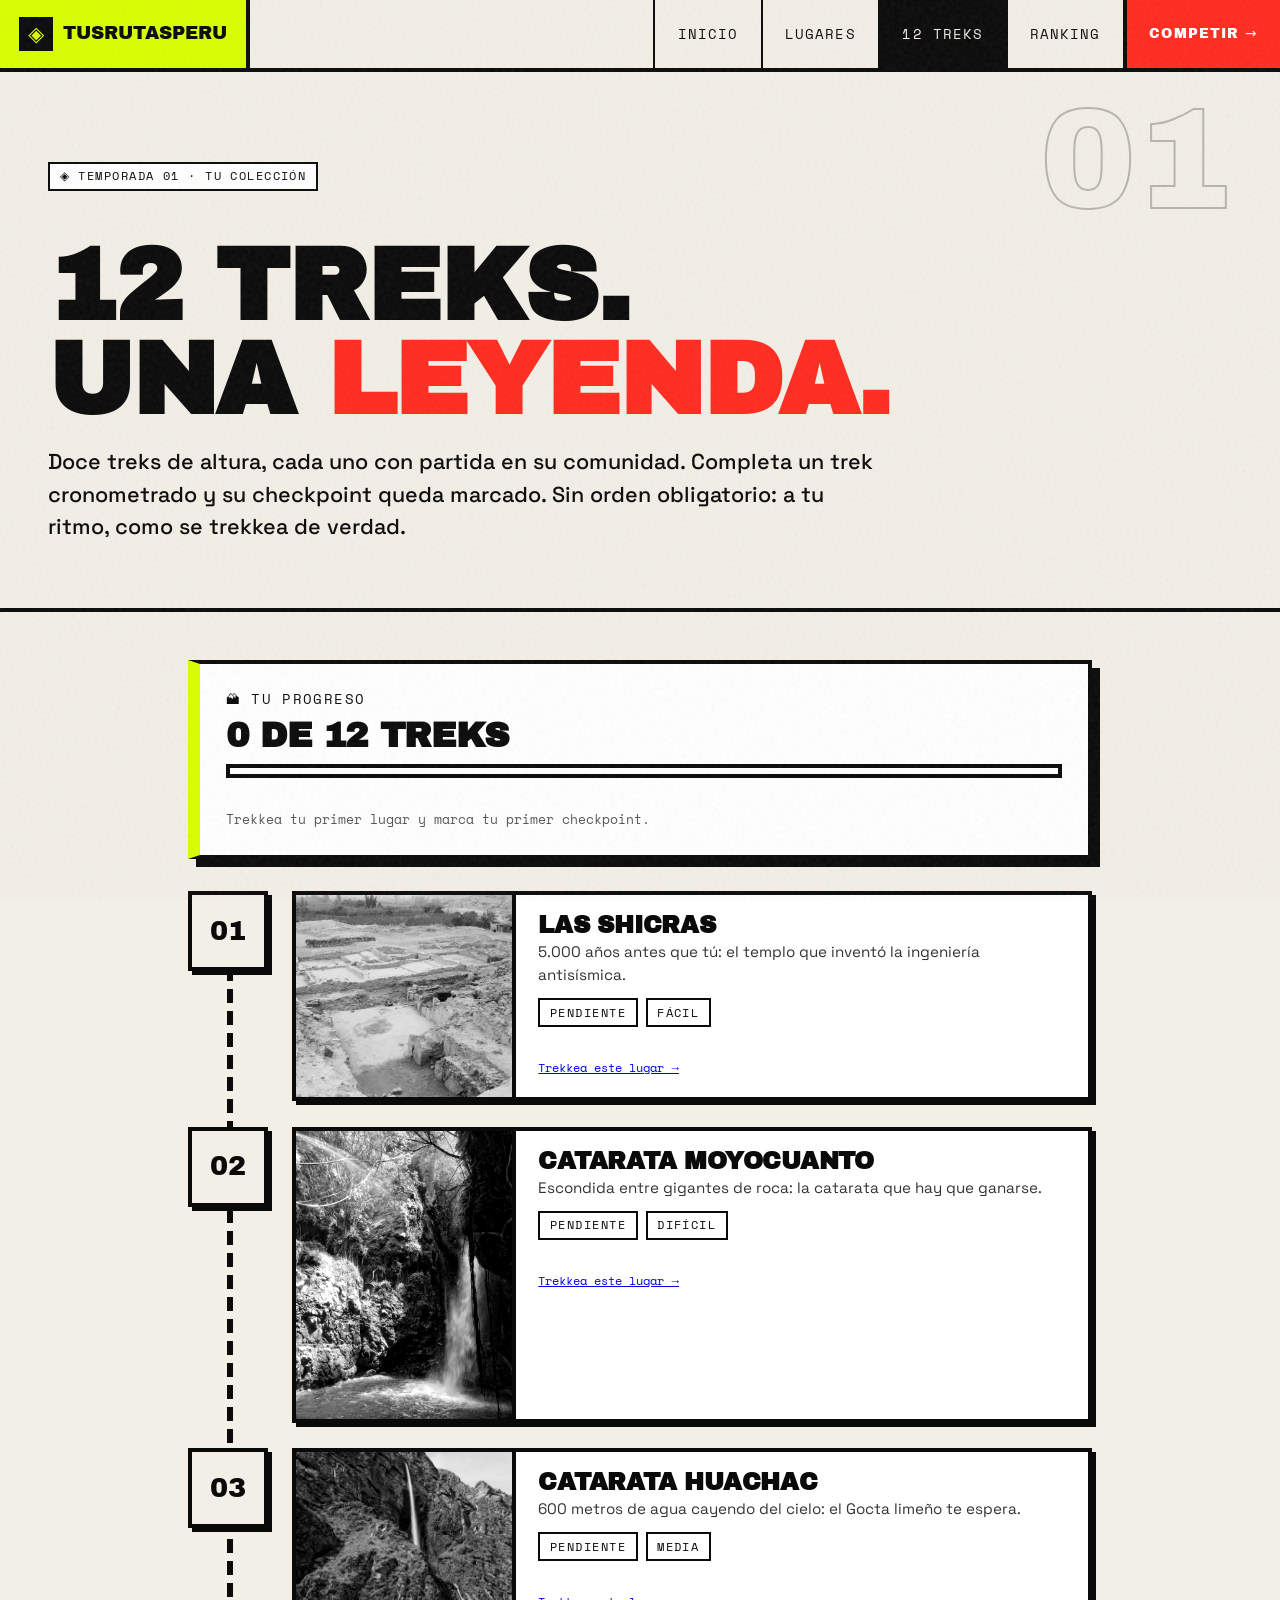
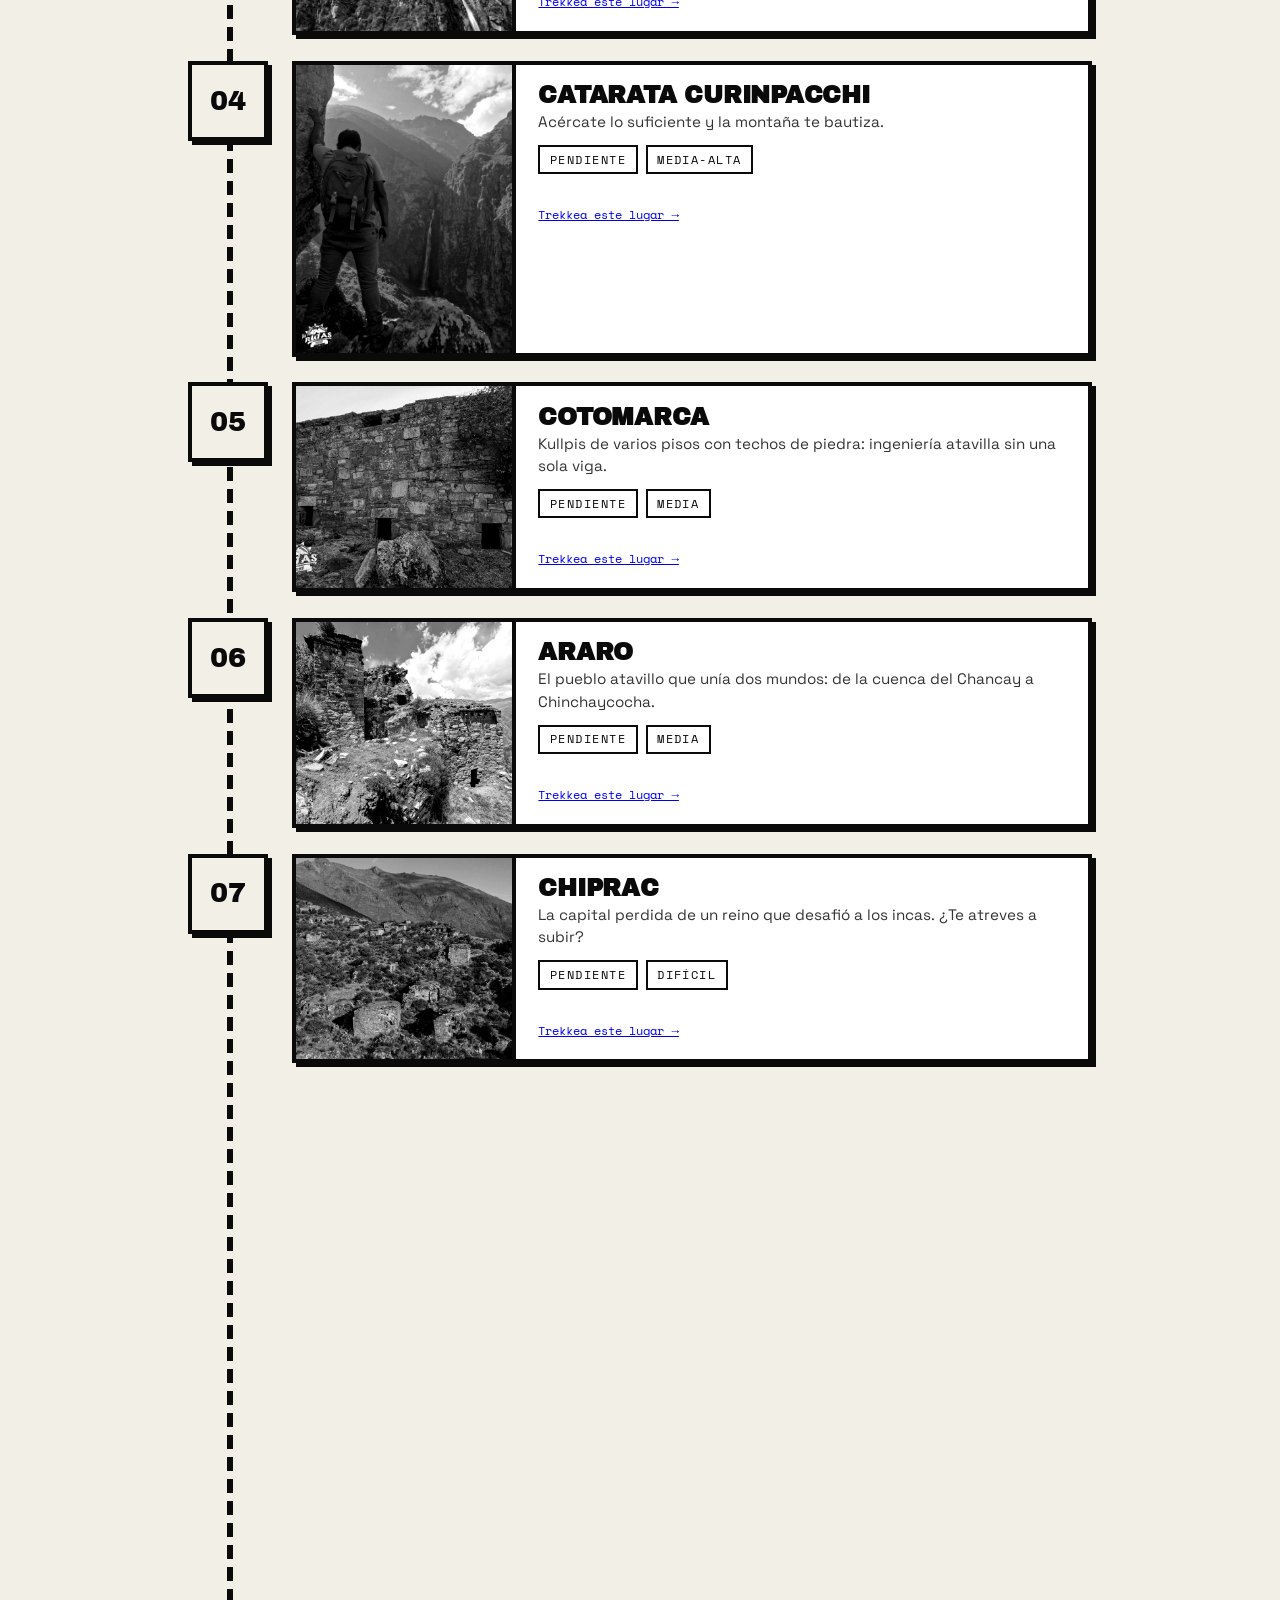
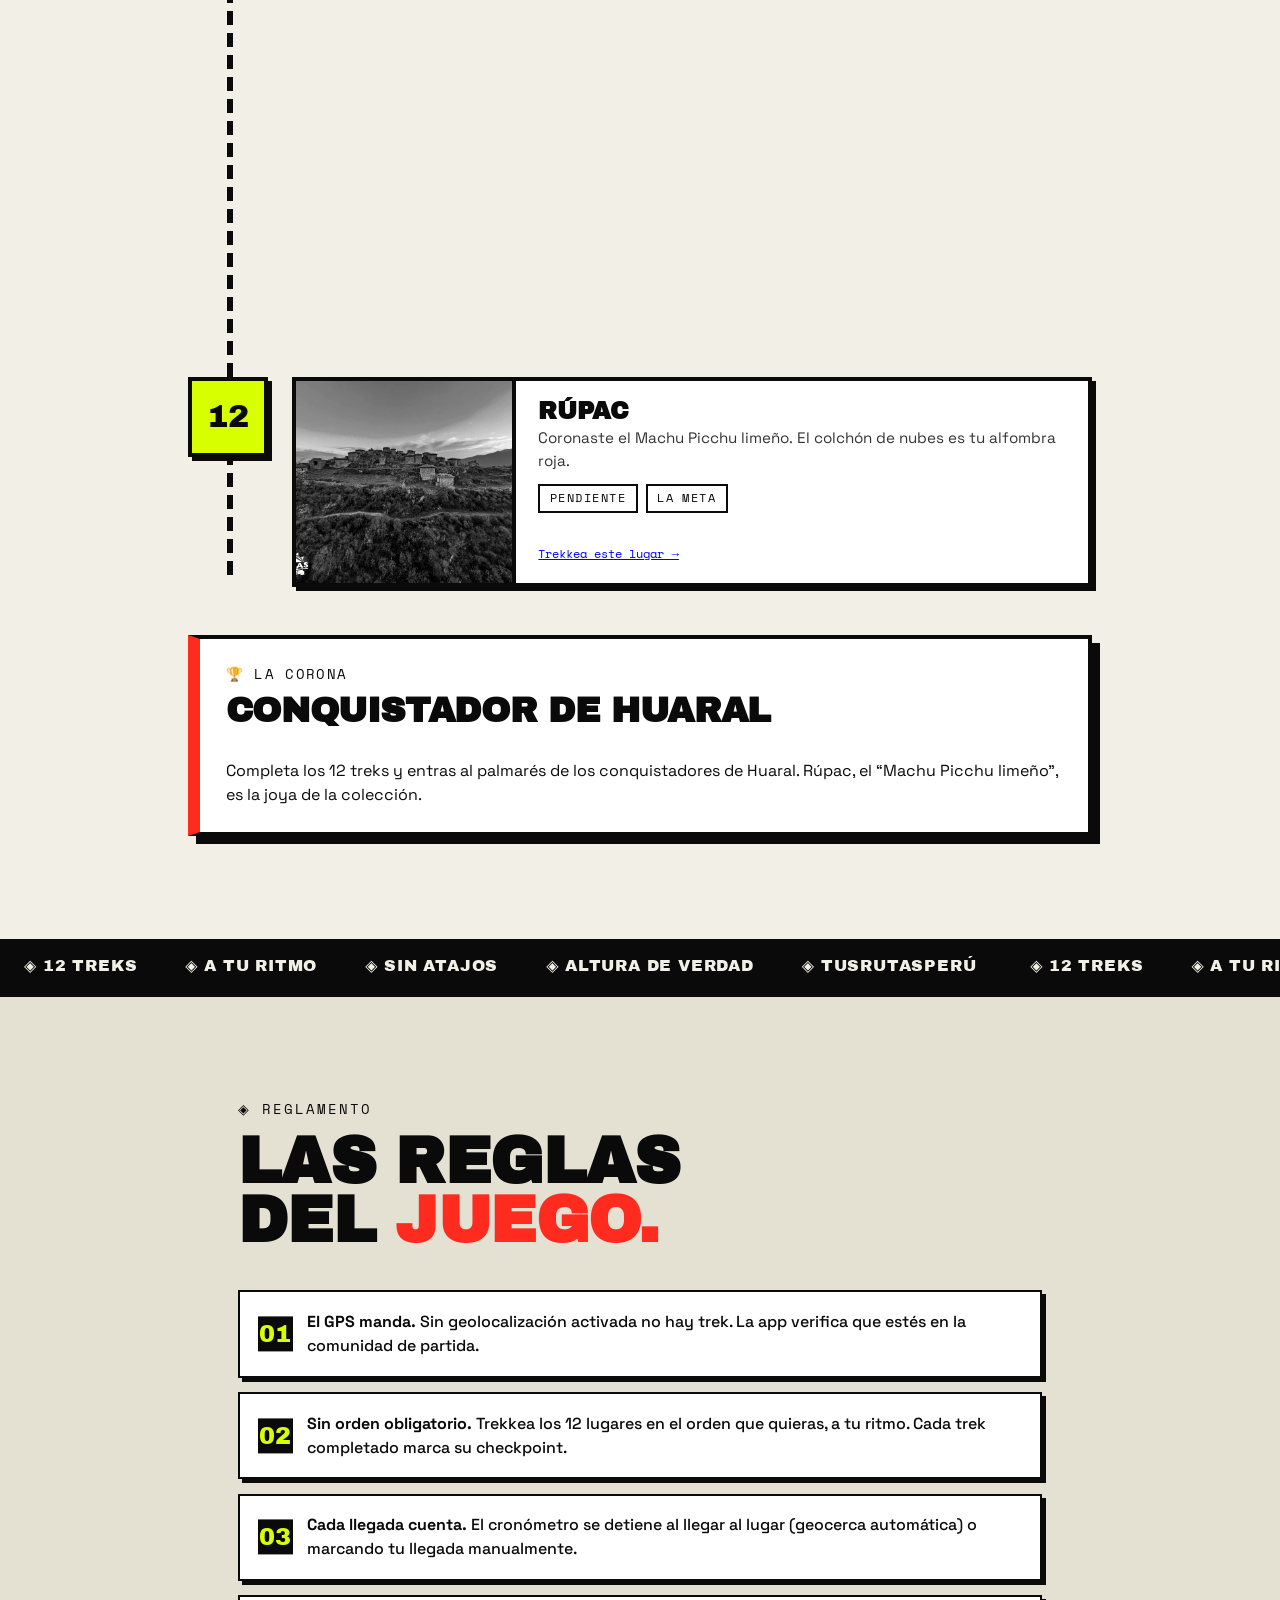
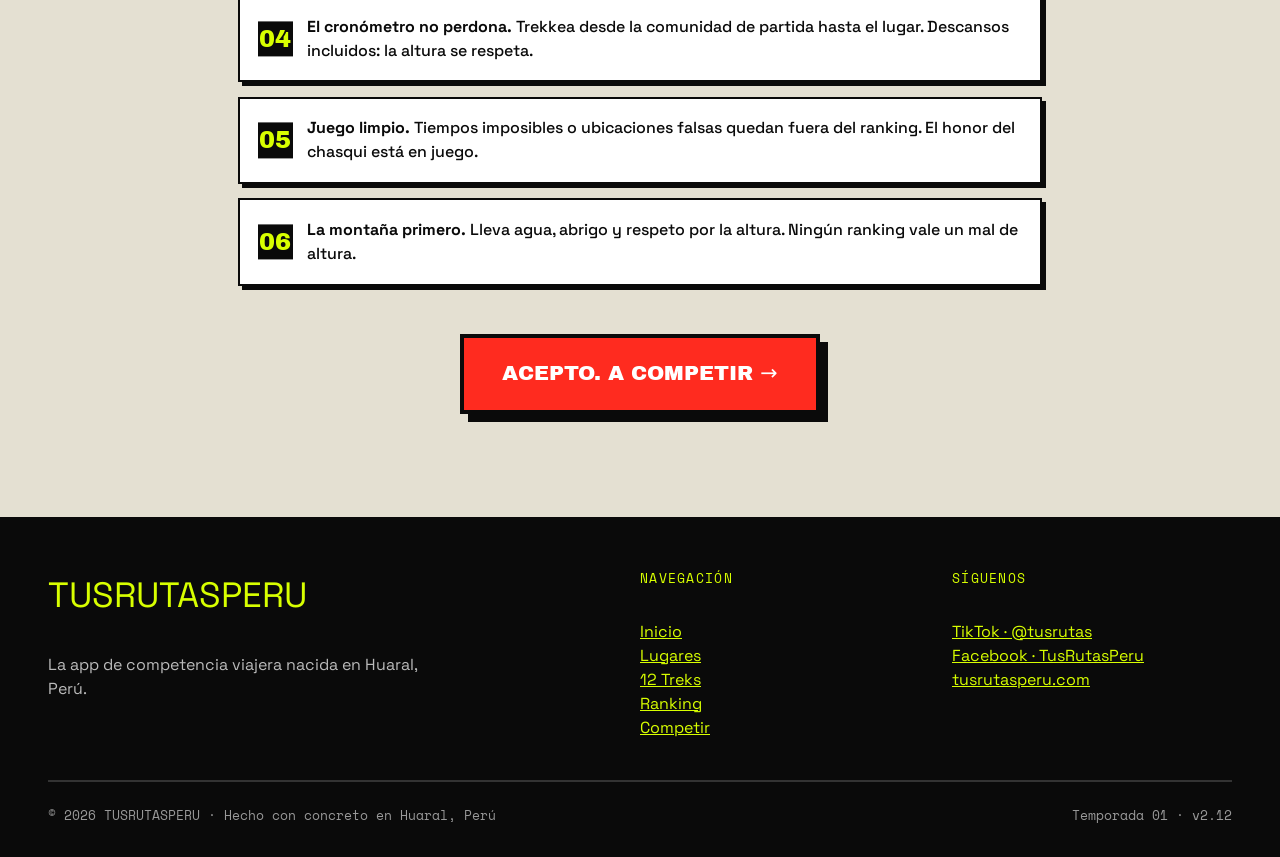
==== commit 357579de: "Nav: el logo lleva a tusrutasperu.com (web principal); se quita el item redundante del menú" ====
--- a/circuito.html
+++ b/circuito.html
@@ -33,13 +33,12 @@
 <body>
 
 <header class="site-header">
-  <a class="brand" href="index.html"><span class="brand-mark">◈</span> TUSRUTASPERU</a>
+  <a class="brand" href="https://tusrutasperu.com/"><span class="brand-mark">◈</span> TUSRUTASPERU</a>
   <nav class="main-nav" id="mainNav">
     <a href="index.html">Inicio</a>
     <a href="lugares.html">Lugares</a>
     <a href="circuito.html">12 Treks</a>
     <a href="ranking.html">Ranking</a>
-    <a href="https://tusrutasperu.com/" target="_blank" rel="noopener">tusrutasperu.com</a>
     <a href="competencia.html" class="nav-cta">Competir →</a>
   </nav>
   <button class="burger" id="burger" aria-label="Abrir menú">☰</button>
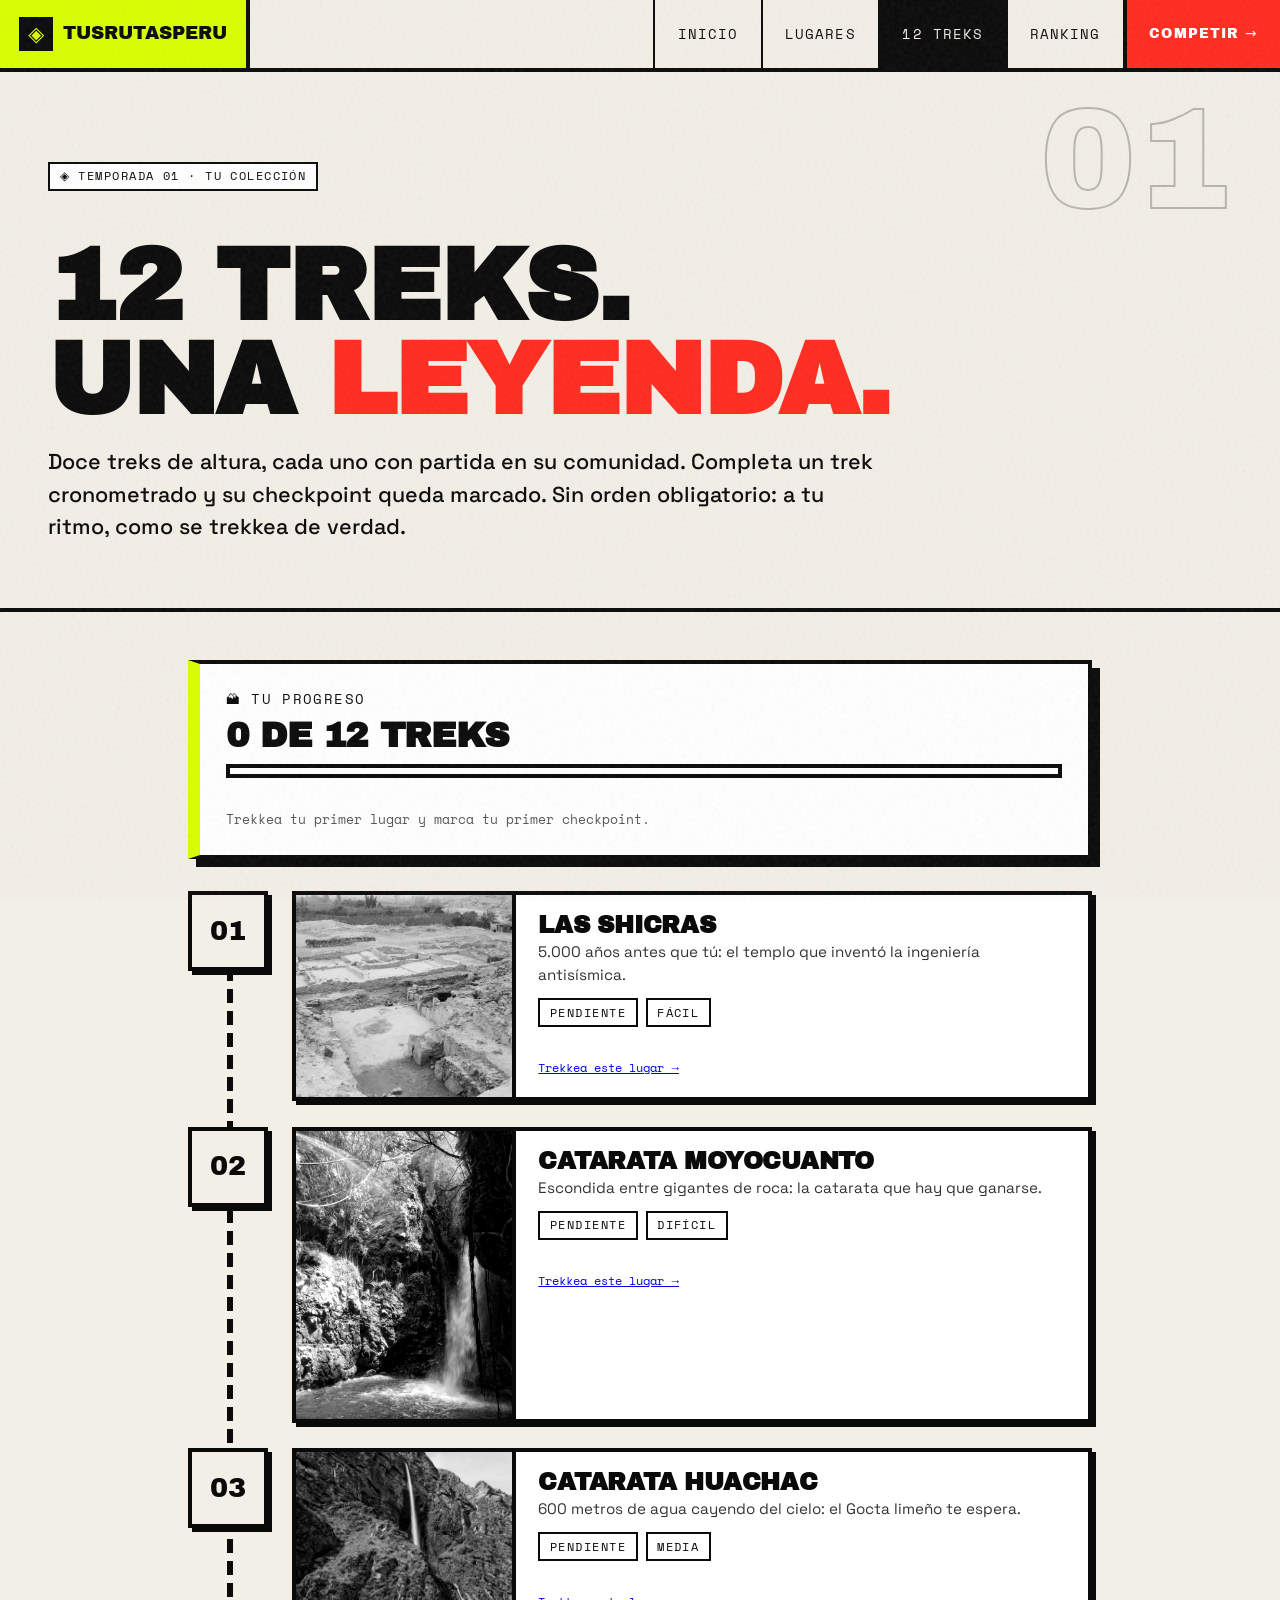
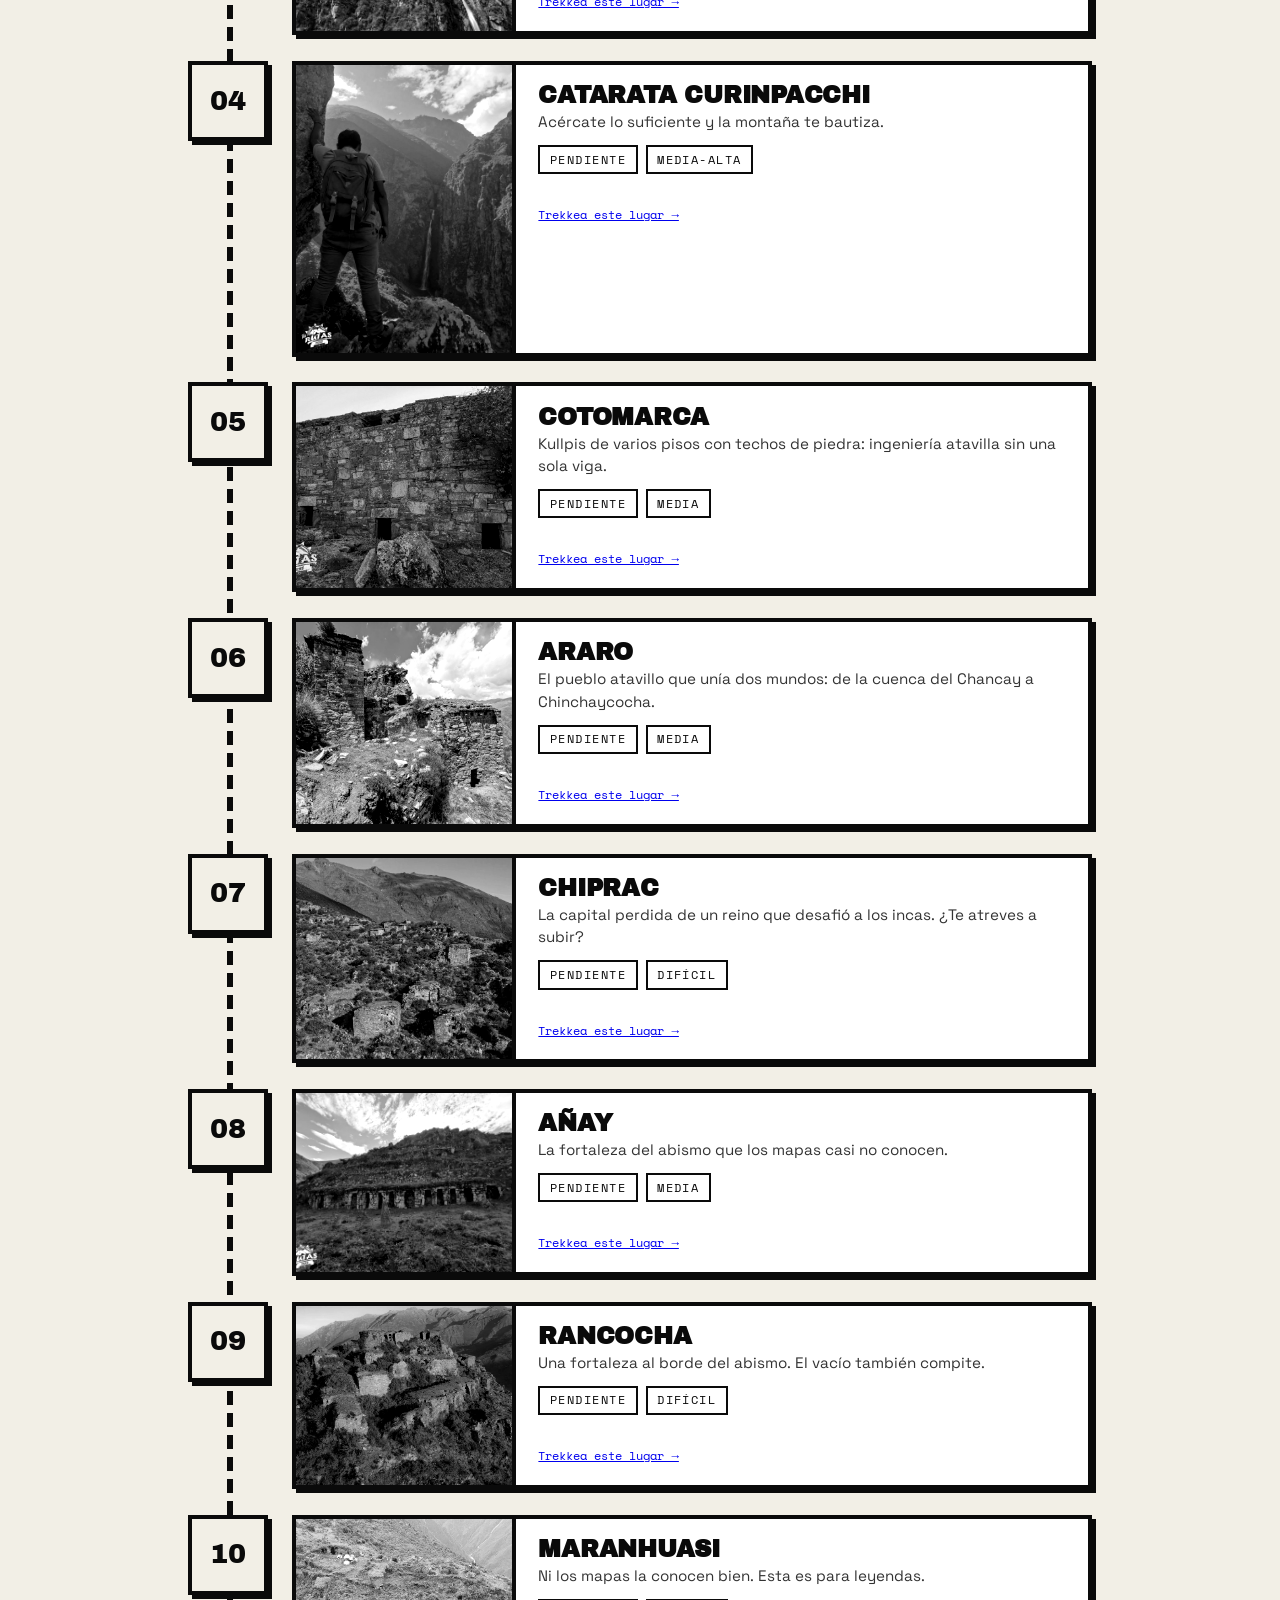
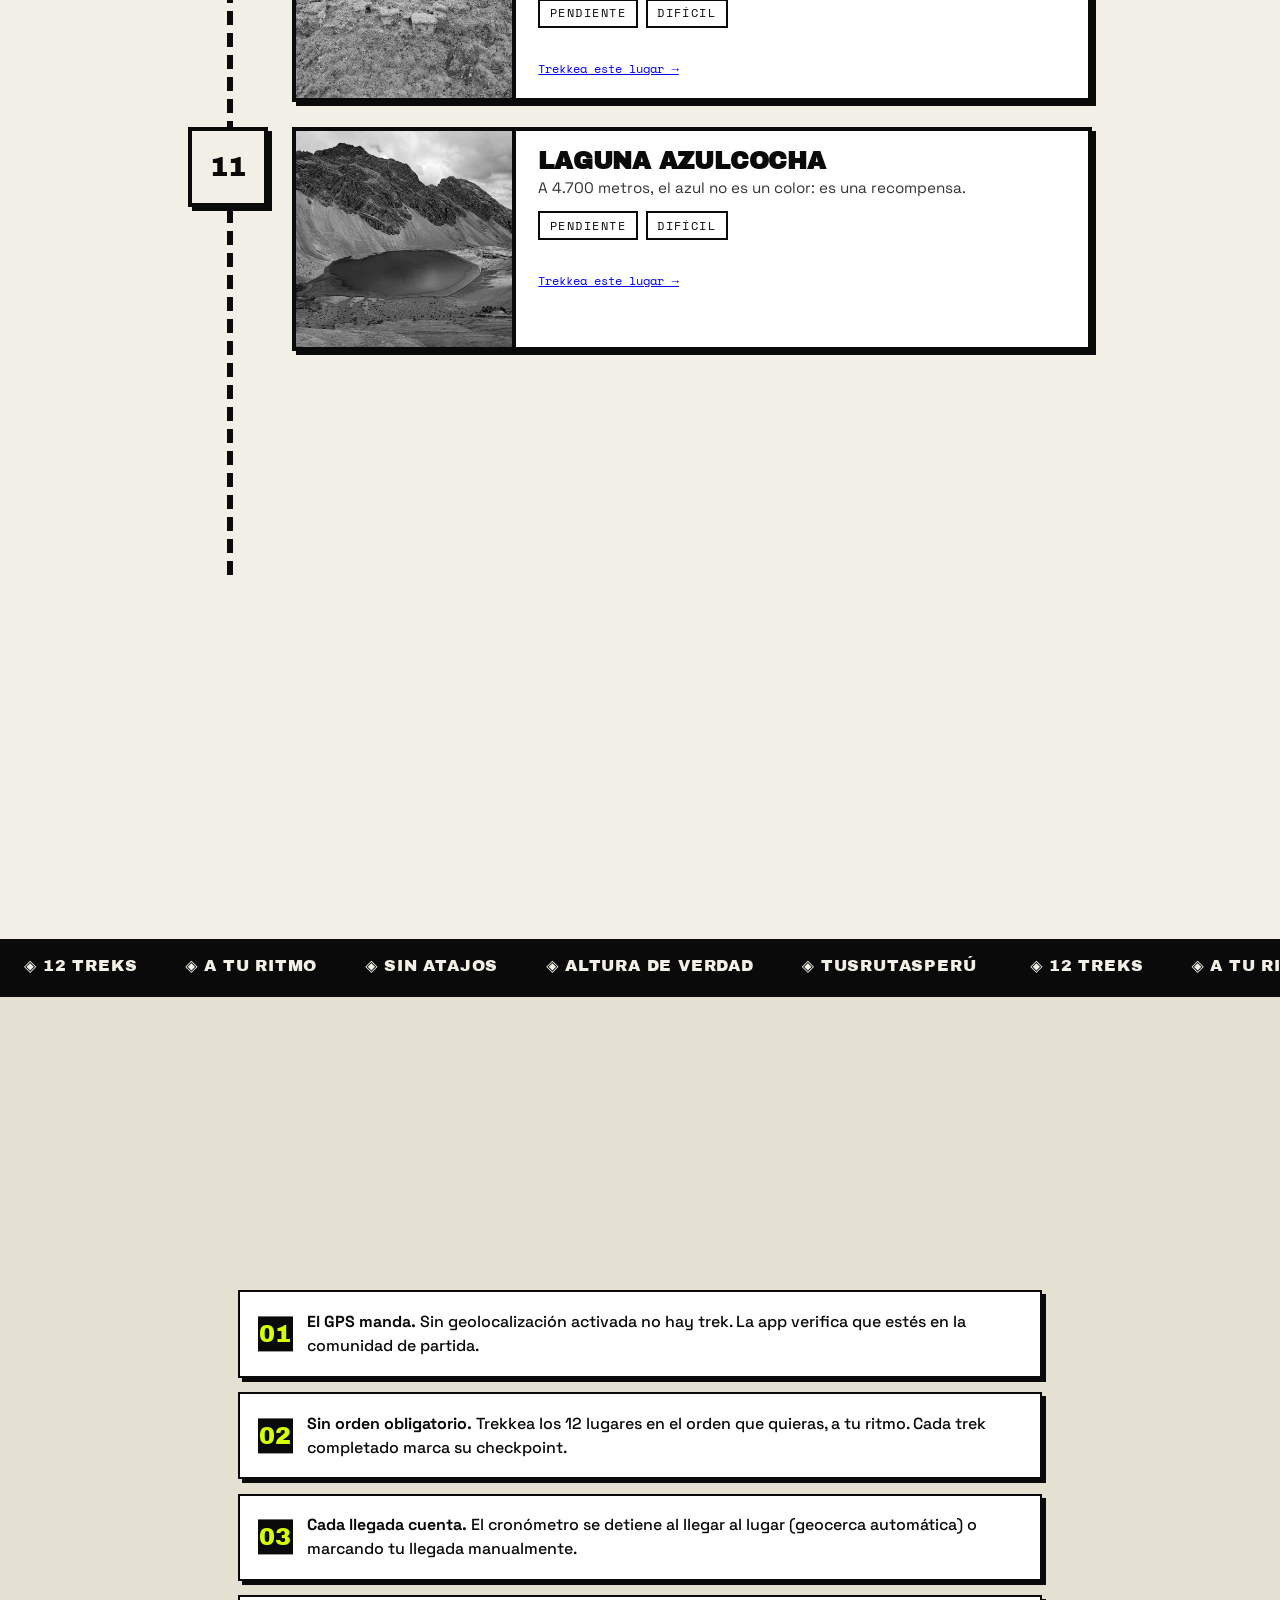
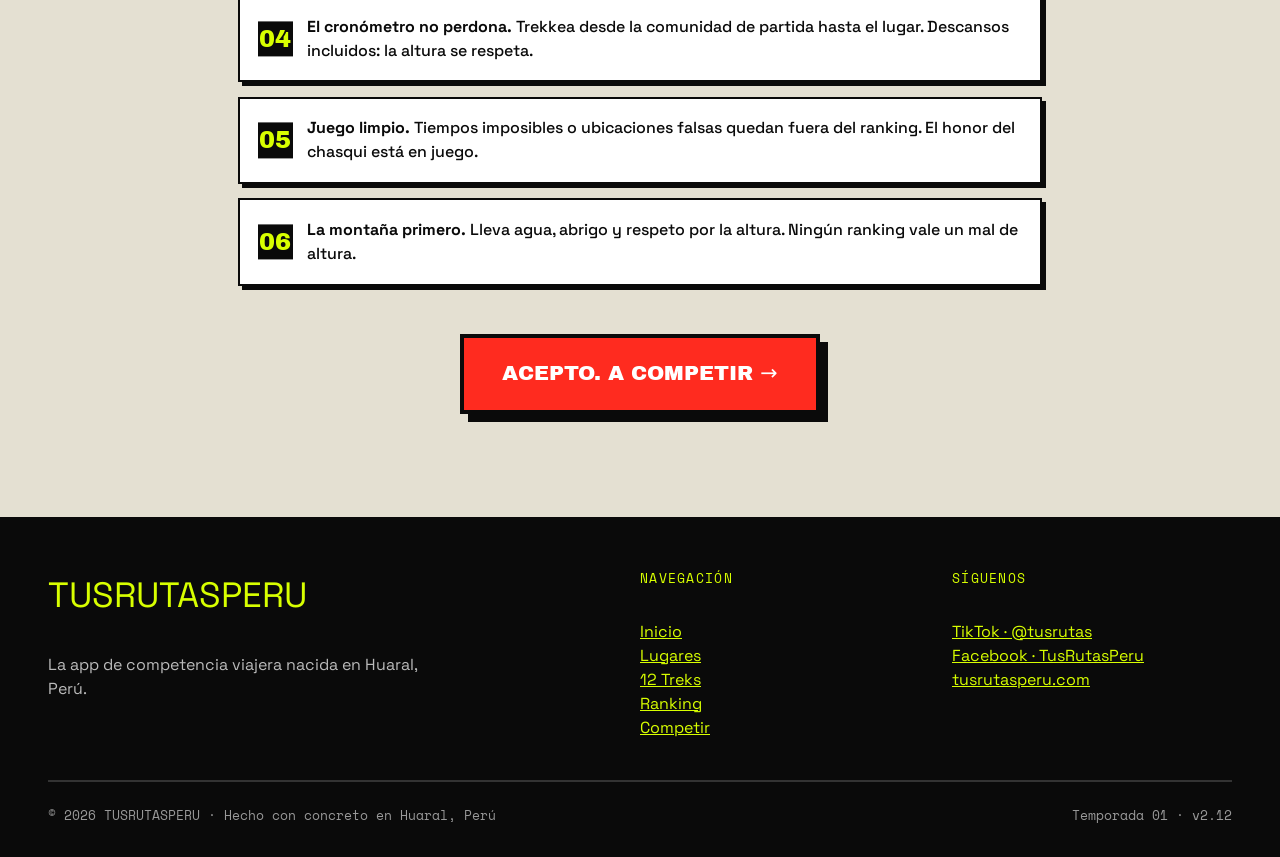
==== commit 24d7c3c8: "URLs limpias: /app/lugar/<slug>/ via .htaccess + <base> + slug desde pathname (fallback ?id=)" ====
--- a/circuito.html
+++ b/circuito.html
@@ -141,7 +141,7 @@
     return `
     <li class="etapa reveal ${p.esMeta ? "meta" : ""}">
       <div class="etapa-num">${d ? "✔" : String(i + 1).padStart(2, "0")}</div>
-      <div class="etapa-card" data-goto="lugar.html?id=${p.slug}" role="link" tabindex="0" style="cursor:pointer">
+      <div class="etapa-card" data-goto="lugar/${p.slug}/" role="link" tabindex="0" style="cursor:pointer">
         <div class="thumb"><img src="${p.img}" alt="${p.alt || p.nombre}" loading="lazy"></div>
         <div class="einfo">
           <h3>${p.nombre}</h3>
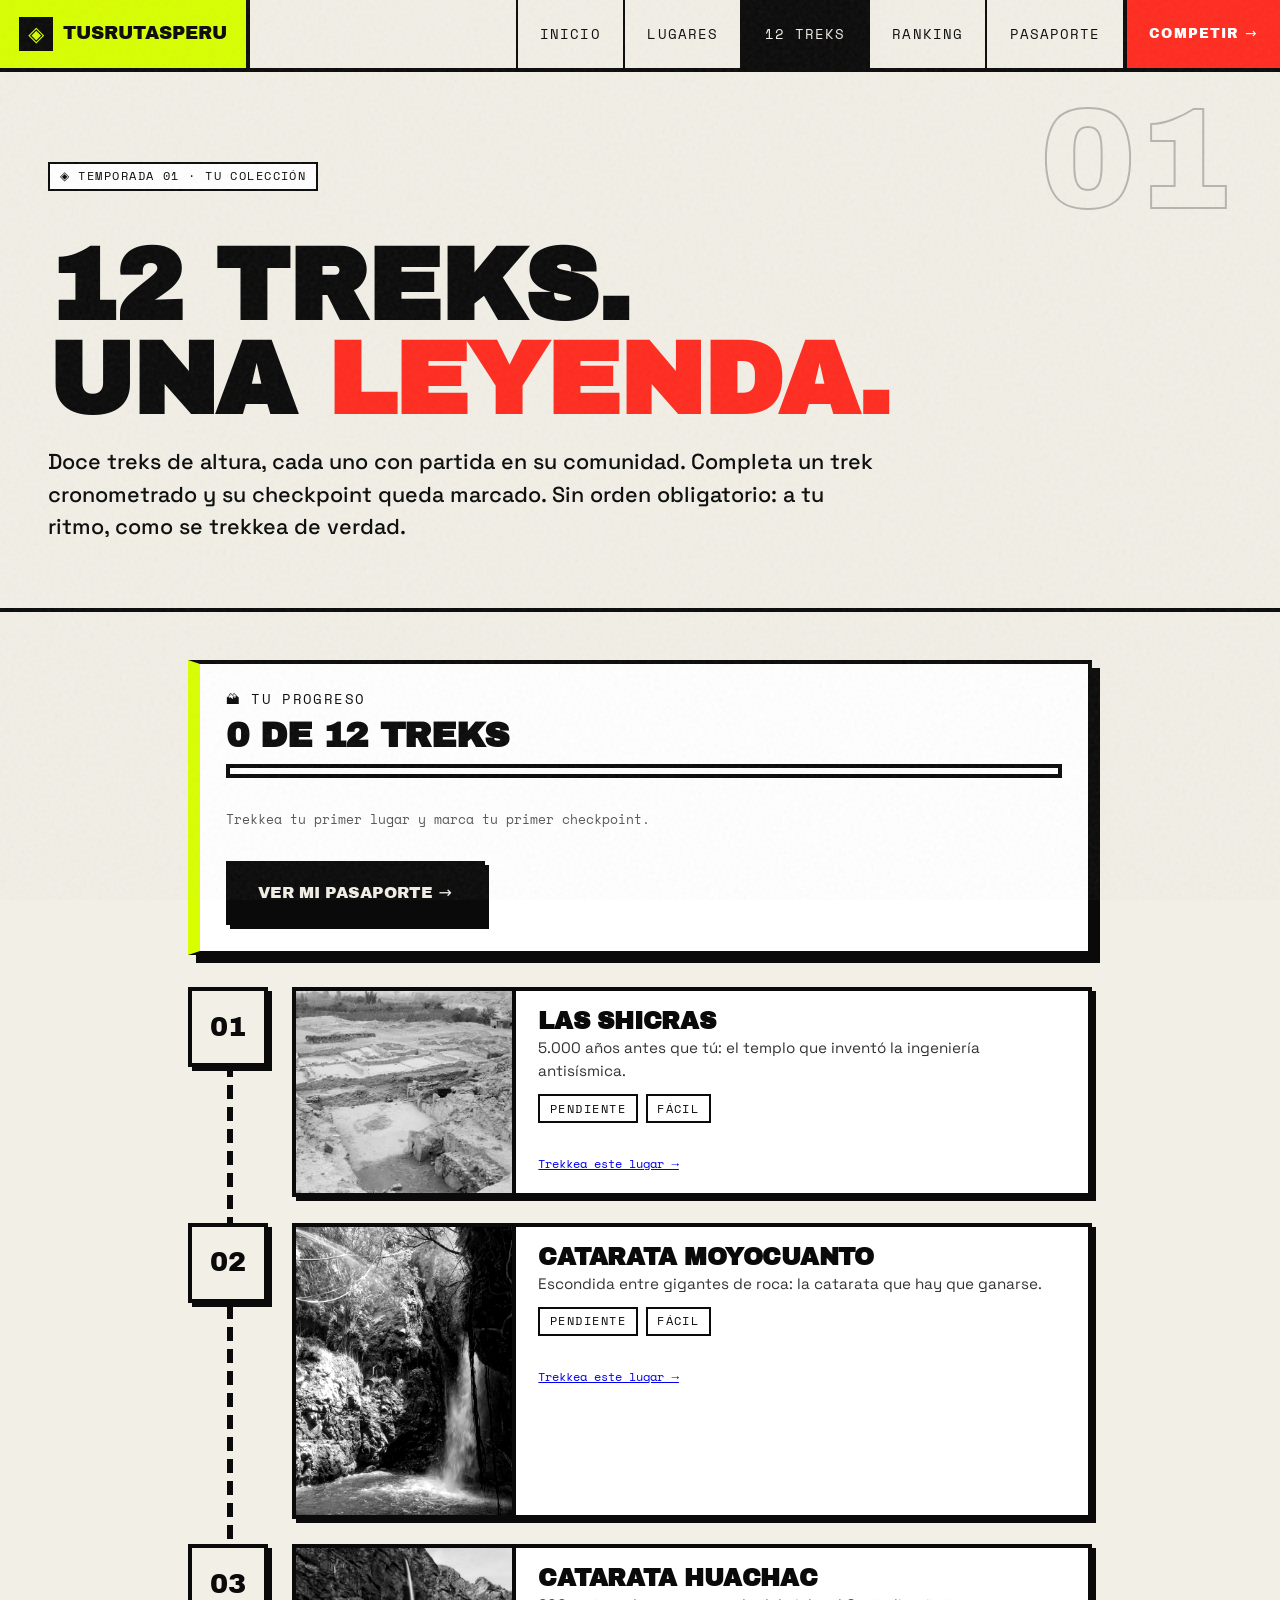
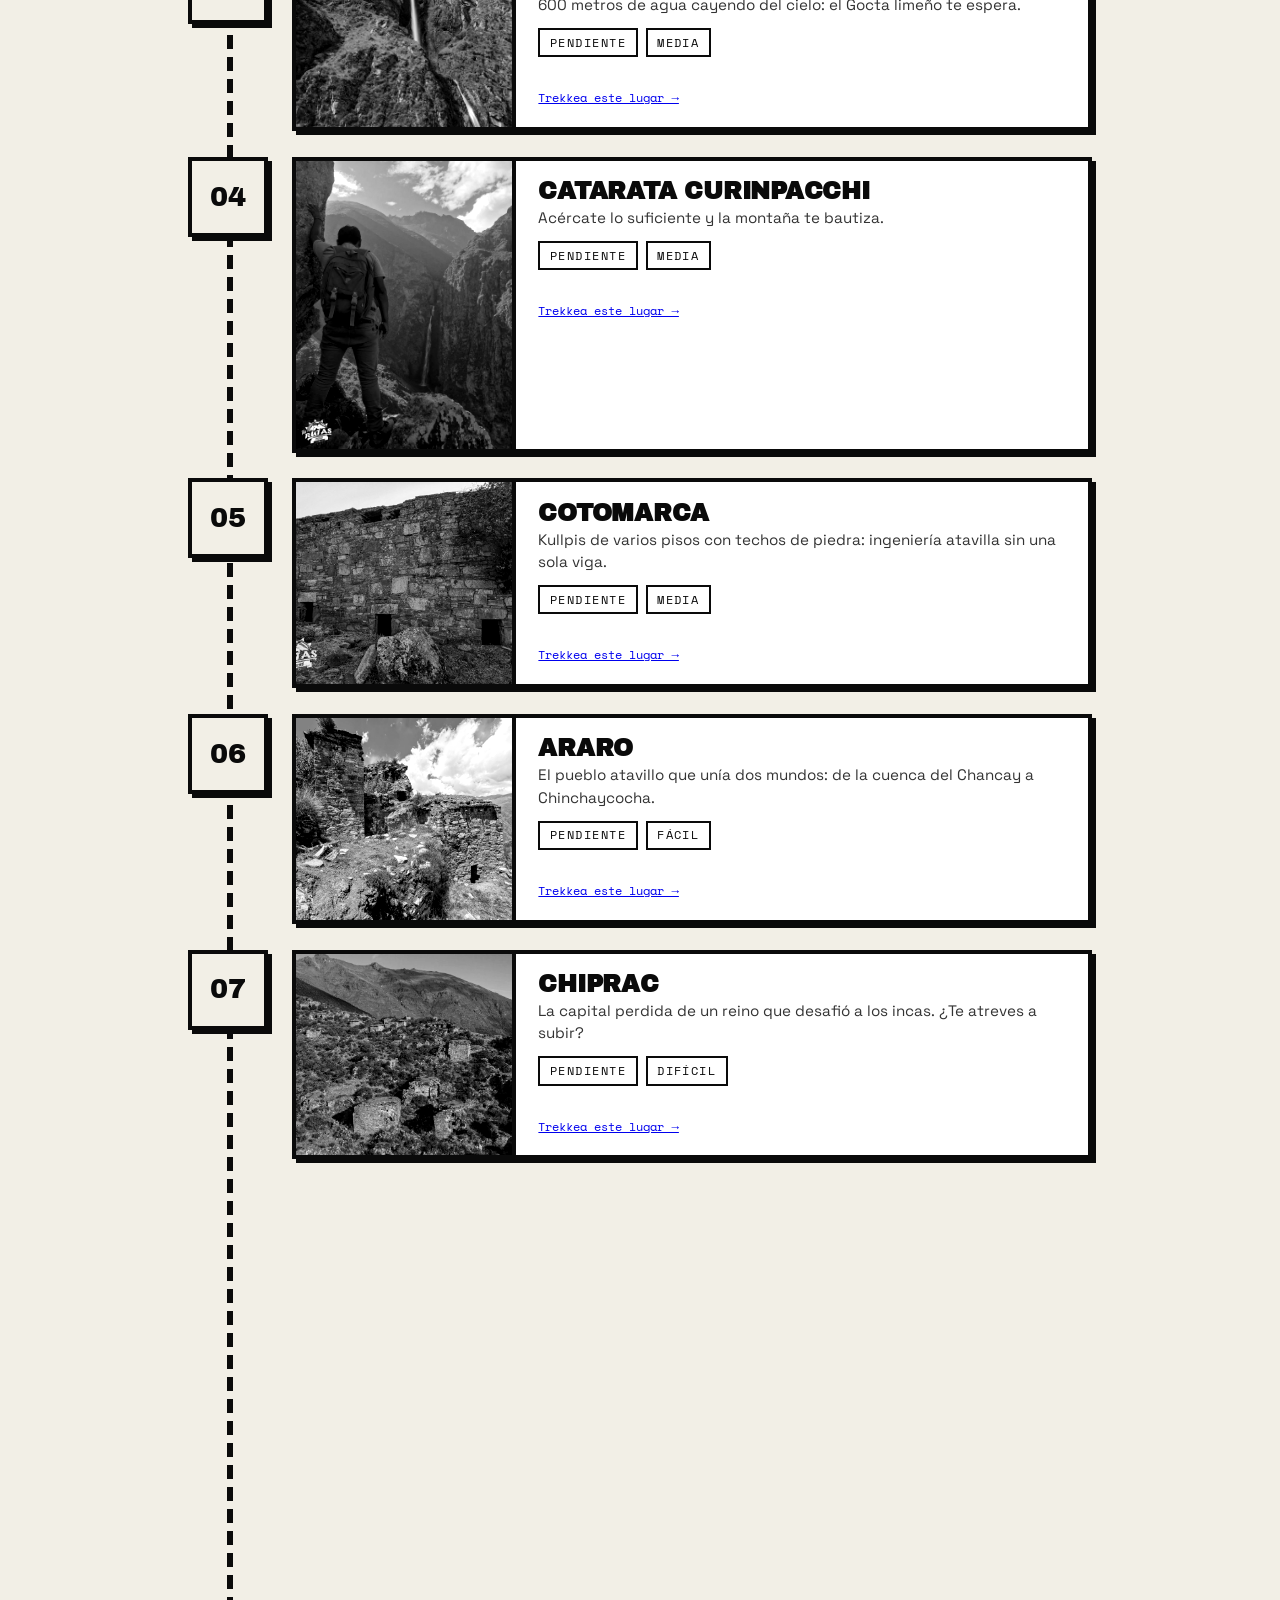
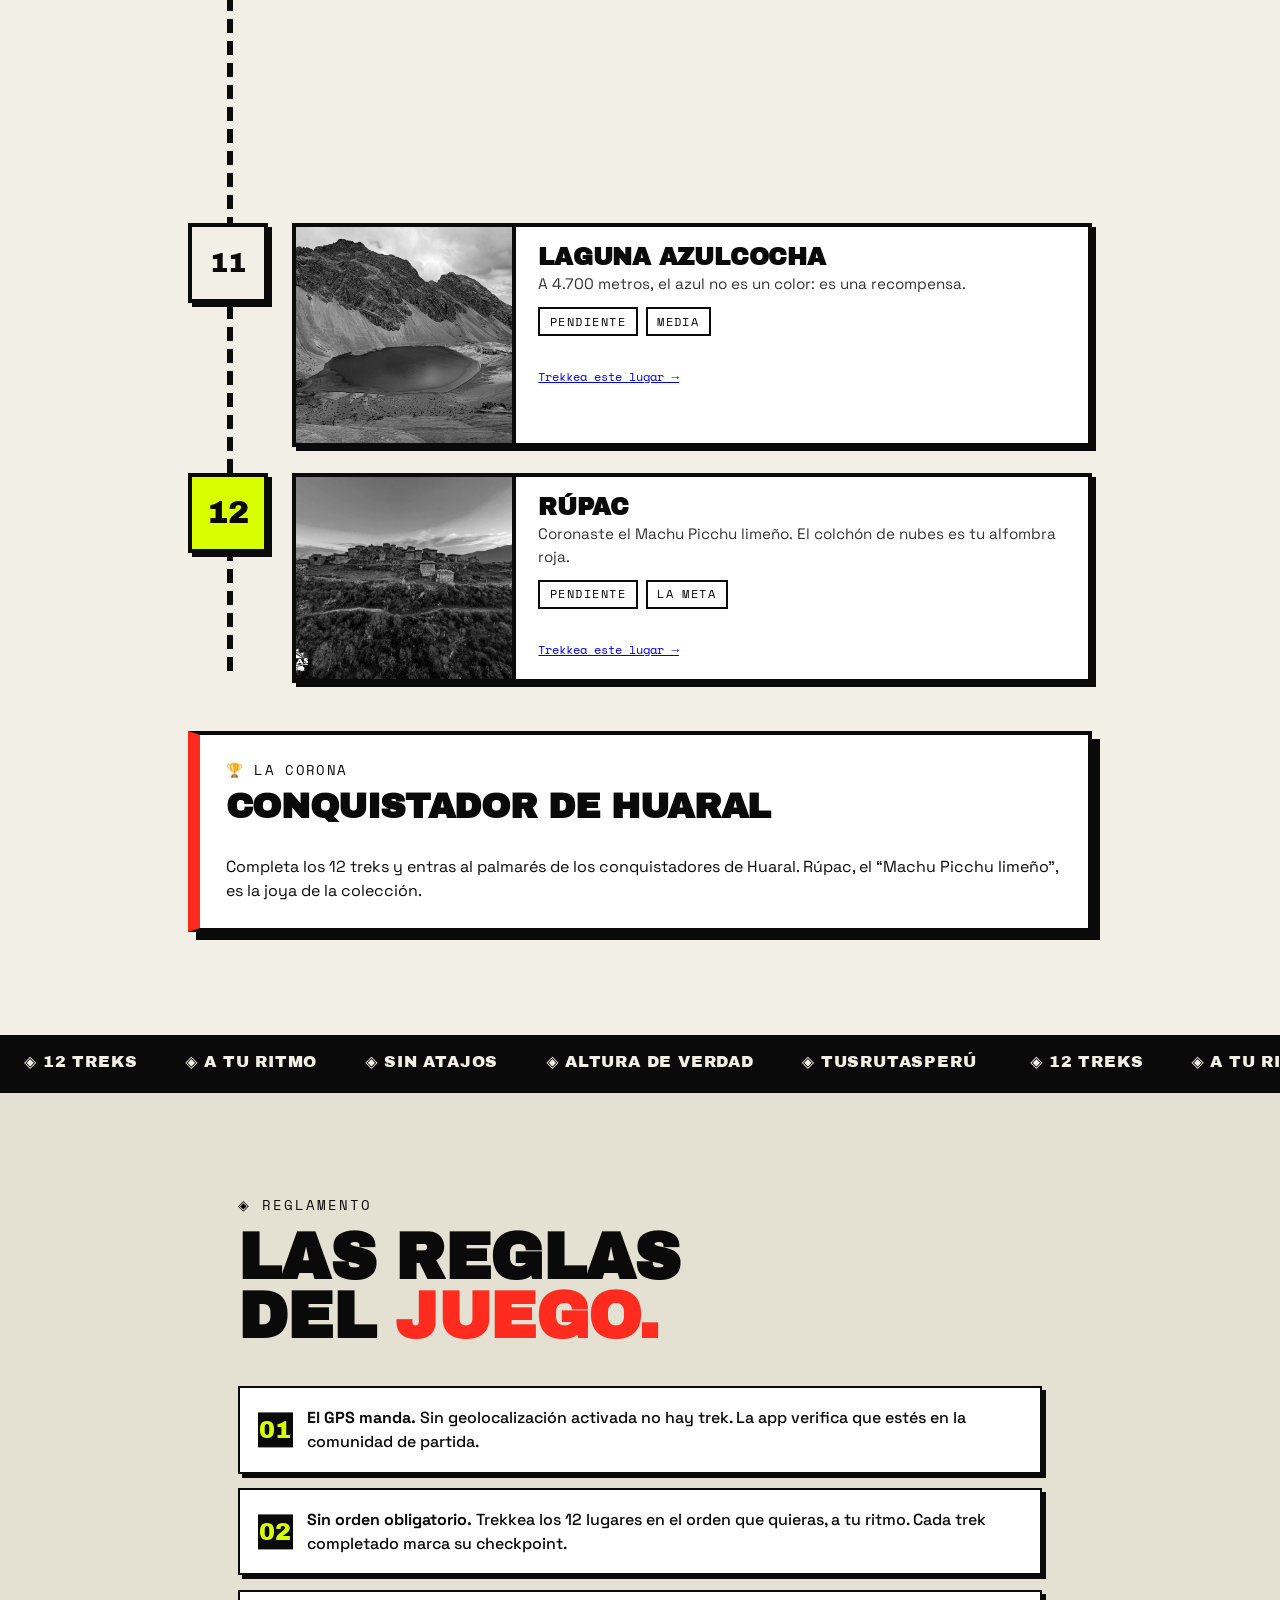
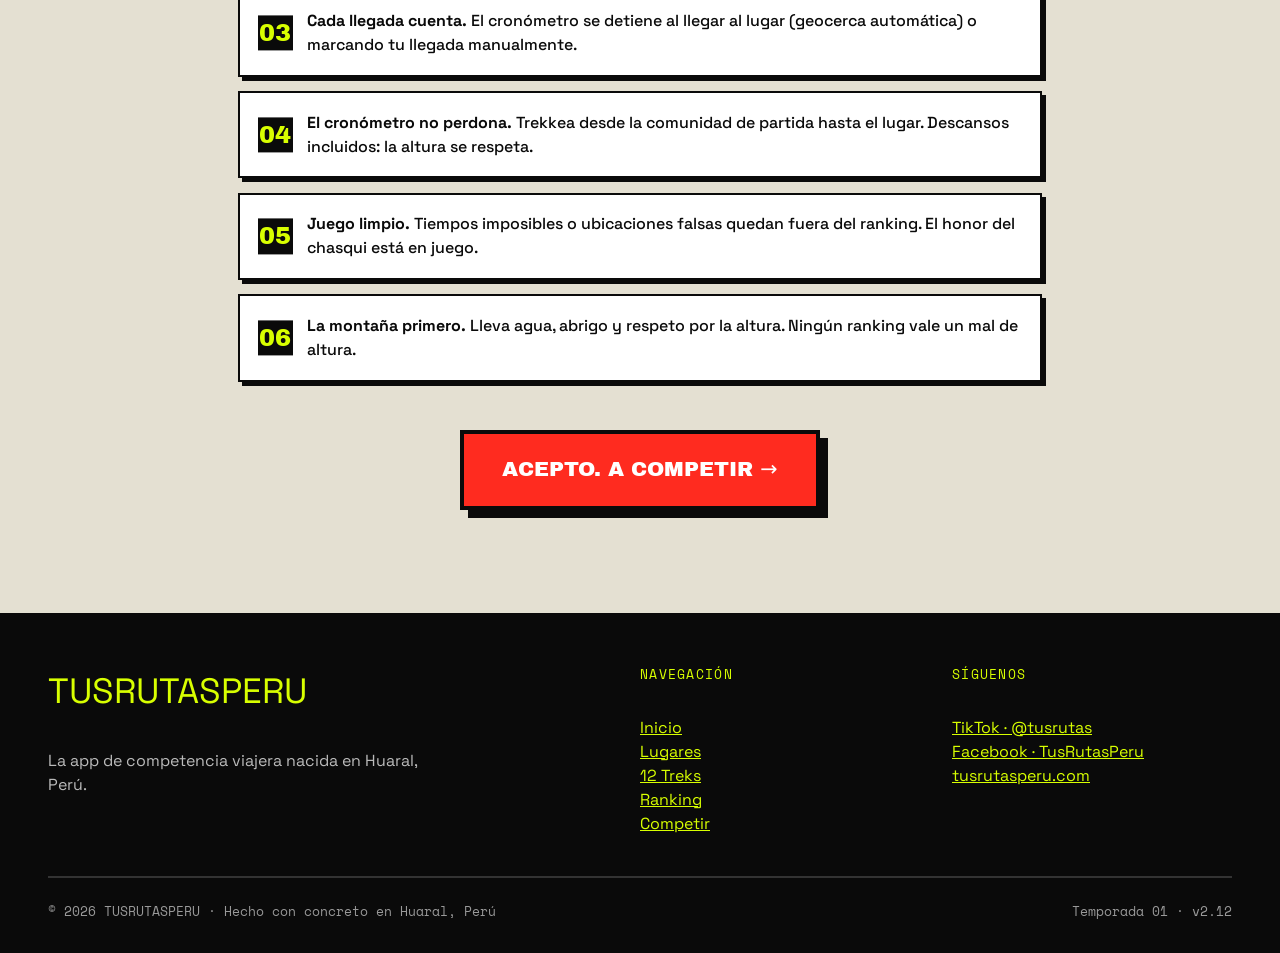
==== commit f5f3f3b9: "Pasaporte del expedicionario + códigos de conquista + triple ranking (rescate modelo otra IA) - pasa" ====
--- a/circuito.html
+++ b/circuito.html
@@ -24,9 +24,9 @@
 <meta name="apple-mobile-web-app-capable" content="yes">
 <meta name="apple-mobile-web-app-status-bar-style" content="black-translucent">
 <meta name="apple-mobile-web-app-title" content="TUSRUTASPERU">
-<link rel="apple-touch-icon" href="assets/img/icon-192.png">
-<link rel="stylesheet" href="assets/fonts/fonts.css">
-<link rel="stylesheet" href="assets/css/style.css">
+<link rel="apple-touch-icon" href="assets/img/icon-192.png?v=5">
+<link rel="stylesheet" href="assets/fonts/fonts.css?v=5">
+<link rel="stylesheet" href="assets/css/style.css?v=5">
 <link rel="icon" href="data:image/svg+xml,<svg xmlns='http://www.w3.org/2000/svg' viewBox='0 0 100 100'><rect width='100' height='100' fill='%23d8ff00'/><text x='50' y='72' font-size='62' font-family='Arial Black' text-anchor='middle' fill='%23000'>T</text></svg>">
 <noscript><style>.reveal{opacity:1!important;transform:none!important}</style></noscript>
 </head>
@@ -39,6 +39,7 @@
     <a href="lugares.html">Lugares</a>
     <a href="circuito.html">12 Treks</a>
     <a href="ranking.html">Ranking</a>
+    <a href="pasaporte.html">Pasaporte</a>
     <a href="competencia.html" class="nav-cta">Competir →</a>
   </nav>
   <button class="burger" id="burger" aria-label="Abrir menú">☰</button>
@@ -60,6 +61,7 @@
       <h3 class="display-sm"><span id="trekCount">0</span> de 12 treks</h3>
       <div style="height:14px;border:var(--border);margin-top:.8rem;background:#fff;"><div id="trekBar" style="height:100%;width:0%;background:var(--acid);"></div></div>
       <p class="mt-2 mono" style="font-size:.8rem;color:#555;" id="trekMsg">Trekkea tu primer lugar y marca tu primer checkpoint.</p>
+      <p class="mt-2"><a href="pasaporte.html" class="btn btn-dark">Ver mi pasaporte →</a></p>
     </div>
     <ol class="timeline" id="timeline"></ol>
     <div class="gps-panel reveal mt-3" style="border-left:12px solid var(--blood);">
@@ -119,8 +121,8 @@
   </div>
 </footer>
 
-<script src="assets/js/data.js"></script>
-<script src="assets/js/app.js"></script>
+<script src="assets/js/data.js?v=5"></script>
+<script src="assets/js/app.js?v=5"></script>
 <script>
 (function () {
   const tl = document.getElementById("timeline");
--- a/assets/css/style.css
+++ b/assets/css/style.css
@@ -554,6 +554,10 @@
 
 /* ---------- RESPONSIVE ---------- */
 @media (max-width: 960px) {
+  .site-header { background: var(--acid); }
+  .manifiesto { grid-template-columns: 1fr; gap: 1.5rem; }
+  .manifiesto-side { text-align: left; }
+  .mega-num { font-size: clamp(4.5rem, 22vw, 7rem); }
   .grid-3, .grid-4 { grid-template-columns: 1fr 1fr; }
   .grid-2 { grid-template-columns: 1fr; }
   .footer-grid { grid-template-columns: 1fr; }
@@ -928,11 +932,35 @@
 .stats-band div:nth-child(1) strong { color: var(--blood); }
 
 /* ---------- MANIFIESTO ---------- */
+.manifiesto {
+  display: grid;
+  grid-template-columns: 1.15fr .85fr;
+  gap: 3rem;
+  align-items: center;
+}
 .manifiesto p {
   font-size: clamp(1.4rem, 3.2vw, 2.3rem);
   font-weight: 700;
   line-height: 1.35;
   max-width: 22ch;
+}
+.manifiesto-side { text-align: center; }
+.mega-num {
+  display: block;
+  font-family: 'Archivo Black', sans-serif;
+  font-size: clamp(7rem, 20vw, 15rem);
+  line-height: .85;
+  color: var(--acid);
+  -webkit-text-stroke: 3px #141414;
+  paint-order: stroke fill;
+}
+.mega-cap {
+  display: block;
+  margin-top: 1rem;
+  font-family: 'Space Mono', monospace;
+  font-weight: 700;
+  letter-spacing: .18em;
+  font-size: .95rem;
 }
 .manifiesto p .hl { background: var(--acid); padding: 0 .25em; box-decoration-break: clone; -webkit-box-decoration-break: clone; }
 .manifiesto p .hl-blood { background: var(--blood); color: #fff; padding: 0 .25em; box-decoration-break: clone; -webkit-box-decoration-break: clone; }
@@ -986,3 +1014,31 @@
 @media (max-width: 480px) {
   .head-index { font-size: 3.2rem; opacity: .18; top: calc(72px + .6rem); }
 }
+
+/* ---------- MODO BOLSILLO ---------- */
+#pocketMode {
+  position: fixed; inset: 0; z-index: 9999;
+  background: #000;
+  display: flex; align-items: center; justify-content: center;
+  touch-action: none; user-select: none; -webkit-user-select: none;
+}
+#pocketMode[hidden] { display: none; }
+.pocket-inner { text-align: center; padding: 2rem; }
+.pocket-dot {
+  color: #2e7d32; font-family: 'Space Mono', monospace;
+  font-size: .8rem; letter-spacing: .15em; margin-bottom: 2rem;
+  animation: pocketPulse 2.4s ease-in-out infinite;
+}
+@keyframes pocketPulse { 0%, 100% { opacity: .45; } 50% { opacity: 1; } }
+.pocket-time {
+  color: #3f7a44; font-family: 'Space Mono', monospace;
+  font-size: 3rem; font-weight: 700; line-height: 1;
+}
+.pocket-stats {
+  color: #2a5230; font-family: 'Space Mono', monospace;
+  font-size: 1rem; margin-top: 1.2rem;
+}
+.pocket-hint {
+  color: #22402a; font-family: 'Space Mono', monospace;
+  font-size: .78rem; margin-top: 3rem; letter-spacing: .05em;
+}
